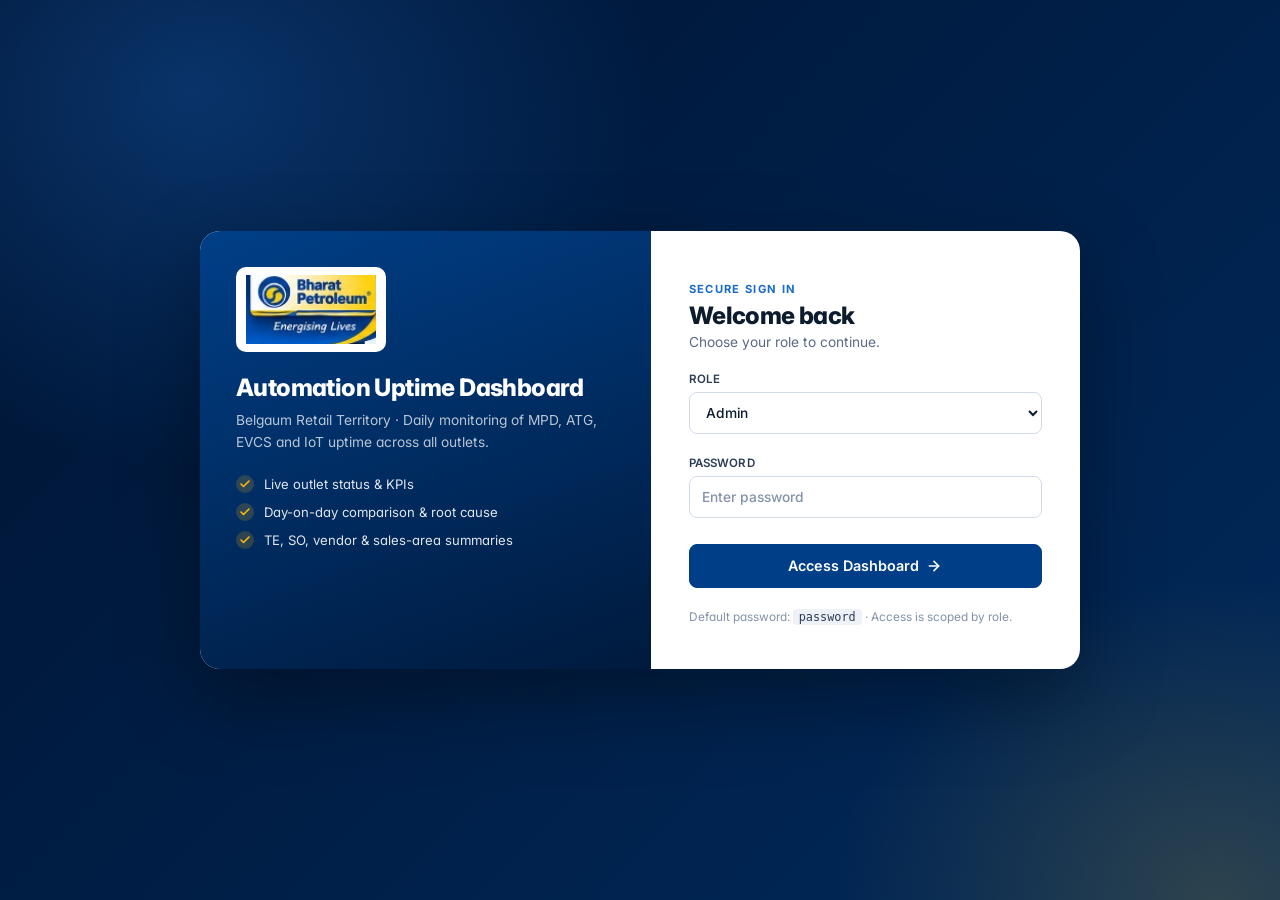
==== index.html @ eb2370b3 "Add universal multi-resolution responsiveness and auto PWA installation popup modal" ====
<!DOCTYPE html>
<html lang="en" data-theme="light">
<head>
  <meta charset="UTF-8">
  <meta name="viewport" content="width=device-width, initial-scale=1.0">
  <title>BPCL Belgaum | Automation Uptime Dashboard</title>
  
  <!-- Inter Font -->
  <link rel="preconnect" href="https://fonts.googleapis.com">
  <link rel="preconnect" href="https://fonts.gstatic.com" crossorigin>
  <link href="https://fonts.googleapis.com/css2?family=Inter:wght@300;400;500;600;700;800&display=swap" rel="stylesheet">
  
  <!-- Locally hosted JS Libraries for offline capability -->
  <script src="xlsx.full.min.js"></script>
  <script src="chart.umd.min.js"></script>
  <script src="ui-refresh.js"></script>
  
  <link rel="stylesheet" href="styles.css">
  <link rel="stylesheet" href="ui-refresh.css">
  
  <!-- PWA Manifest & Icons -->
  <link rel="manifest" href="manifest.json">
  <link rel="icon" type="image/png" sizes="192x192" href="icon-192.png">
  <link rel="apple-touch-icon" href="apple-touch-icon.png">
  <meta name="apple-mobile-web-app-capable" content="yes">
  <meta name="apple-mobile-web-app-status-bar-style" content="black-translucent">
  <meta name="apple-mobile-web-app-title" content="BPCL Uptime">
  <meta name="theme-color" content="#01204c">
  <script src="pwa-install.js" defer></script>
</head>
<body>

  <!-- Sidebar (Left) - Attached Style UI -->
    <!-- Sidebar (Left) - Exact Match to Attached Screenshot -->
  <aside class="sidebar bpcl-categorized-sidebar" id="app-sidebar" aria-label="Main navigation">
    <div class="sidebar-menu-scroll">
      
      <!-- Category 1: OVERVIEW -->
      <div class="sidebar-category-header">OVERVIEW</div>
      <div class="menu-item active" id="sidebar-overview-btn" data-tab="tab-overview" onclick="switchSidebarTab('tab-overview')">
        <svg viewBox="0 0 24 24" width="16" height="16" fill="none" stroke="currentColor" stroke-width="2"><path d="M3 9l9-7 9 7v11a2 2 0 0 1-2 2H5a2 2 0 0 1-2-2z"></path><polyline points="9 22 9 12 15 12 15 22"></polyline></svg>
        <span>Dashboard</span>
      </div>
      <div class="menu-item" id="sidebar-new-logic-btn" data-tab="tab-new-logic" onclick="switchSidebarTab('tab-new-logic')">
        <svg viewBox="0 0 24 24" width="16" height="16" fill="none" stroke="currentColor" stroke-width="2"><line x1="18" y1="20" x2="18" y2="10"></line><line x1="12" y1="20" x2="12" y2="4"></line><line x1="6" y1="20" x2="6" y2="14"></line></svg>
        <span>MIS Dashboard</span>
      </div>
      <div class="menu-item" id="sidebar-performance-trend-btn" data-tab="tab-performance-trend" onclick="switchSidebarTab('tab-performance-trend')">
        <svg viewBox="0 0 24 24" width="16" height="16" fill="none" stroke="currentColor" stroke-width="2"><polyline points="22 12 18 12 15 21 9 3 6 12 2 12"></polyline></svg>
        <span>Performance Trend</span>
      </div>

      <!-- Category 2: MONITORING -->
      <div class="sidebar-category-header">MONITORING</div>
      <div class="menu-item" id="sidebar-day-monitoring-btn" data-tab="tab-day-monitoring" onclick="switchSidebarTab('tab-day-monitoring')">
        <svg viewBox="0 0 24 24" width="16" height="16" fill="none" stroke="currentColor" stroke-width="2"><rect x="3" y="4" width="18" height="18" rx="2" ry="2"></rect><line x1="16" y1="2" x2="16" y2="6"></line><line x1="8" y1="2" x2="8" y2="6"></line><line x1="3" y1="10" x2="21" y2="10"></line></svg>
        <span>Day Monitoring</span>
      </div>
      <div class="menu-item" id="sidebar-monitoring-btn" data-tab="tab-monitoring" onclick="switchSidebarTab('tab-monitoring')">
        <svg viewBox="0 0 24 24" width="16" height="16" fill="none" stroke="currentColor" stroke-width="2"><rect x="2" y="3" width="20" height="14" rx="2" ry="2"></rect><line x1="8" y1="21" x2="16" y2="21"></line><line x1="12" y1="17" x2="12" y2="21"></line></svg>
        <span>Monitoring</span>
      </div>
      <div class="menu-item" id="sidebar-comparison-btn" data-tab="tab-comparison" onclick="switchSidebarTab('tab-comparison')">
        <svg viewBox="0 0 24 24" width="16" height="16" fill="none" stroke="currentColor" stroke-width="2"><line x1="19" y1="5" x2="5" y2="19"></line><circle cx="6.5" cy="6.5" r="2.5"></circle><circle cx="17.5" cy="17.5" r="2.5"></circle></svg>
        <span>Comparison</span>
      </div>
      <div class="menu-item" id="sidebar-outlets-status-btn" data-tab="tab-outlets-status" onclick="switchSidebarTab('tab-outlets-status')">
        <svg viewBox="0 0 24 24" width="16" height="16" fill="none" stroke="currentColor" stroke-width="2"><circle cx="12" cy="12" r="10"></circle><line x1="12" y1="8" x2="12" y2="12"></line><line x1="12" y1="16" x2="12.01" y2="16"></line></svg>
        <span>Outlets Status</span>
      </div>

      <!-- Category 3: SUMMARIES -->
      <div class="sidebar-category-header">SUMMARIES</div>
      <div class="menu-item" id="sidebar-sales-area-btn" data-tab="tab-sales-area" onclick="switchSidebarTab('tab-sales-area')">
        <svg viewBox="0 0 24 24" width="16" height="16" fill="none" stroke="currentColor" stroke-width="2"><rect x="3" y="3" width="7" height="7"></rect><rect x="14" y="3" width="7" height="7"></rect><rect x="14" y="14" width="7" height="7"></rect><rect x="3" y="14" width="7" height="7"></rect></svg>
        <span>Sales Areas</span>
      </div>
      <div class="menu-item" id="sidebar-vendor-summary-btn" data-tab="tab-vendor-summary" onclick="switchSidebarTab('tab-vendor-summary')">
        <svg viewBox="0 0 24 24" width="16" height="16" fill="none" stroke="currentColor" stroke-width="2"><rect x="1" y="3" width="15" height="13"></rect><polygon points="16 8 20 8 23 11 23 16 16 16 8"></polygon><circle cx="5.5" cy="18.5" r="2.5"></circle><circle cx="18.5" cy="18.5" r="2.5"></circle></svg>
        <span>Vendor Summary</span>
      </div>
      <div class="menu-item" id="sidebar-eo-summary-btn" data-tab="tab-eo-summary" onclick="switchSidebarTab('tab-eo-summary')">
        <svg viewBox="0 0 24 24" width="16" height="16" fill="none" stroke="currentColor" stroke-width="2"><path d="M20 21v-2a4 4 0 0 0-4-4H8a4 4 0 0 0-4 4v2"></path><circle cx="12" cy="7" r="4"></circle></svg>
        <span>TE Summary</span>
      </div>
      <div class="menu-item" id="sidebar-so-summary-btn" data-tab="tab-so-summary" onclick="switchSidebarTab('tab-so-summary')">
        <svg viewBox="0 0 24 24" width="16" height="16" fill="none" stroke="currentColor" stroke-width="2"><path d="M17 21v-2a4 4 0 0 0-4-4H5a4 4 0 0 0-4 4v2"></path><circle cx="9" cy="7" r="4"></circle><path d="M23 21v-2a4 4 0 0 0-3-3.87"></path><path d="M16 3.13a4 4 0 0 1 0 7.75"></path></svg>
        <span>SO Summary</span>
      </div>

      <!-- Category 4: DATA -->
      <div class="sidebar-category-header">DATA</div>
      <div class="menu-item" id="sidebar-ro-explorer-btn" data-tab="tab-ro-explorer" onclick="switchSidebarTab('tab-ro-explorer')">
        <svg viewBox="0 0 24 24" width="16" height="16" fill="none" stroke="currentColor" stroke-width="2"><path d="M14 2H6a2 2 0 0 0-2 2v16a2 2 0 0 0 2 2h12a2 2 0 0 0 2-2V8z"></path><polyline points="14 2 14 8 20 8"></polyline><line x1="16" y1="13" x2="8" y2="13"></line><line x1="16" y1="17" x2="8" y2="17"></line><polyline points="10 9 9 9 8 9"></polyline></svg>
        <span>RO Explorer</span>
      </div>
      <div class="menu-item" id="sidebar-mapping-btn" data-tab="tab-mapping" onclick="switchSidebarTab('tab-mapping')">
        <svg viewBox="0 0 24 24" width="16" height="16" fill="none" stroke="currentColor" stroke-width="2"><ellipse cx="12" cy="5" rx="9" ry="3"></ellipse><path d="M21 12c0 1.66-4 3-9 3s-9-1.34-9-3"></path><path d="M3 5v14c0 1.66 4 3 9 3s9-1.34 9-3V5"></path></svg>
        <span>Mappings Database</span>
      </div>

    </div>

    <!-- Bottom Action & Sync Section -->
    <div class="sidebar-bottom-actions">
      <button class="sidebar-action-btn sync-btn" id="btn-sync-sheet" title="Sync Google Sheet">
        <svg viewBox="0 0 24 24" width="13" height="13" fill="none" stroke="currentColor" stroke-width="2.5"><path d="M21.5 2v6h-6M21.34 15.57a10 10 0 1 1-.57-8.38l5.67-5.67"/></svg>
        <span>Sync Sheet</span>
      </button>
      <div class="file-input-wrapper">
        <button class="sidebar-action-btn upload-btn" id="btn-upload-trigger" onclick="document.getElementById('header-file-input').click()">
          <svg viewBox="0 0 24 24" width="13" height="13" fill="none" stroke="currentColor" stroke-width="2"><path d="M21 15v4a2 2 0 0 1-2 2H5a2 2 0 0 1-2-2v-4"></path><polyline points="7 10 12 15 17 10"></polyline><line x1="12" y1="15" x2="12" y2="3"></line></svg>
          <span>Upload Data</span>
        </button>
        <input type="file" id="header-file-input" accept=".xlsx, .xls, .csv" style="display: none;">
      </div>
      <button class="sidebar-action-btn install-btn" id="btn-sidebar-install" title="Install Web App" style="display: none;">
        <svg viewBox="0 0 24 24" width="13" height="13" fill="none" stroke="currentColor" stroke-width="2.2"><path d="M21 15v4a2 2 0 0 1-2 2H5a2 2 0 0 1-2-2v-4"/><polyline points="7 10 12 15 17 10"/><line x1="12" y1="15" x2="12" y2="3"/></svg>
        <span>Install App</span>
      </button>
      <div class="sidebar-user-row" id="user-profile-widget">
        <div class="sidebar-user-info">
          <span class="sidebar-user-role" id="user-profile-badge">ADMIN</span>
          <span class="sidebar-user-name" id="user-profile-name">Administrator</span>
        </div>
        <button id="btn-logout" class="sidebar-logout-btn" title="Logout">
          <svg viewBox="0 0 24 24" width="14" height="14" fill="none" stroke="currentColor" stroke-width="2"><path d="M9 21H5a2 2 0 0 1-2-2V5a2 2 0 0 1 2-2h4"></path><polyline points="16 17 21 12 16 7"></polyline><line x1="21" y1="12" x2="9" y2="12"></line></svg>
        </button>
      </div>
    </div>
  </aside>

  <!-- App Main Container -->
  <div class="app-container">

    <!-- Mobile Top Navigation Bar (Visible only on mobile/tablet) -->
    <header class="mobile-top-bar" id="mobile-top-bar">
      <button id="btn-menu-toggle" class="btn-mobile-menu" aria-label="Toggle navigation menu">
        <svg viewBox="0 0 24 24" width="22" height="22" fill="none" stroke="#ffffff" stroke-width="2.2" stroke-linecap="round"><line x1="3" y1="12" x2="21" y2="12"></line><line x1="3" y1="6" x2="21" y2="6"></line><line x1="3" y1="18" x2="21" y2="18"></line></svg>
      </button>
      <div class="mobile-bar-brand">
        <span class="mobile-brand-title">BPCL Belgaum</span>
        <span class="mobile-brand-sub">Automation Dashboard</span>
      </div>
      <div class="mobile-bar-actions">
        <button class="mobile-action-icon-btn mobile-install-btn" id="btn-mobile-install" title="Install App" style="display: none;">
          <svg viewBox="0 0 24 24" width="16" height="16" fill="none" stroke="#fbbf24" stroke-width="2.2"><path d="M21 15v4a2 2 0 0 1-2 2H5a2 2 0 0 1-2-2v-4"/><polyline points="7 10 12 15 17 10"/><line x1="12" y1="15" x2="12" y2="3"/></svg>
        </button>
        <button class="mobile-action-icon-btn mobile-sync-btn" onclick="document.getElementById('btn-sync-sheet')?.click()" title="Sync Google Sheet">
          <svg viewBox="0 0 24 24" width="16" height="16" fill="none" stroke="#10b981" stroke-width="2.5"><path d="M21.5 2v6h-6M21.34 15.57a10 10 0 1 1-.57-8.38l5.67-5.67"/></svg>
        </button>
        <button class="mobile-action-icon-btn" onclick="document.getElementById('header-file-input')?.click()" title="Upload Excel / CSV">
          <svg viewBox="0 0 24 24" width="16" height="16" fill="none" stroke="#ffffff" stroke-width="2.2"><path d="M21 15v4a2 2 0 0 1-2 2H5a2 2 0 0 1-2-2v-4"></path><polyline points="7 10 12 15 17 10"></polyline><line x1="12" y1="15" x2="12" y2="3"></line></svg>
        </button>
      </div>
    </header>

    <!-- Top Yellow Accent Strip -->
    <div class="top-yellow-accent-strip"></div>

    <main>
      
      <!-- Upload Dropzone (Visible when no file is loaded) -->
      <div id="upload-landing-view" class="upload-card-container" style="display: none;">
        <div class="upload-icon">
          <svg xmlns="http://www.w3.org/2000/svg" width="48" height="48" viewBox="0 0 24 24" fill="none" stroke="currentColor" stroke-width="1.5" stroke-linecap="round" stroke-linejoin="round"><path d="M21 15v4a2 2 0 0 1-2 2H5a2 2 0 0 1-2-2v-4"></path><polyline points="17 8 12 3 7 8"></polyline><line x1="12" y1="3" x2="12" y2="15"></line></svg>
        </div>
        <div class="upload-instructions">
          <h2>Upload Monitoring Data</h2>
          <p>Drag and drop your automation raw data Excel (.xlsx, .xls) or CSV export file here</p>
          <p style="margin-top: 0.5rem; font-size: 0.85rem; color: var(--text-secondary);">
            Note: If your sheet contains a "TE-SO Map" or "EO-SO Map" tab, mappings will auto-update.
          </p>
        </div>
        <div style="display: flex; gap: 1rem; align-items: center; justify-content: center; flex-wrap: wrap;">
          <div class="file-input-wrapper">
            <button class="browse-btn">Browse Files</button>
            <input type="file" id="main-file-input" accept=".xlsx, .xls, .csv">
          </div>
          <button class="browse-btn" id="btn-sync-sheet-landing" style="background-color: var(--accent-teal); color: white; display: inline-flex; align-items: center; gap: 0.5rem;">
            <svg xmlns="http://www.w3.org/2000/svg" width="14" height="14" viewBox="0 0 24 24" fill="none" stroke="currentColor" stroke-width="2.5" stroke-linecap="round" stroke-linejoin="round"><path d="M21.5 2v6h-6M21.34 15.57a10 10 0 1 1-.57-8.38l5.67-5.67"/></svg>
            Sync Google Sheet
          </button>
        </div>
        <div style="font-size: 0.72rem; color: var(--text-muted); cursor: pointer; text-decoration: underline; margin-top: 0.5rem;" id="link-setup-sheet-landing">Configure Google Sheet Link</div>
        <div class="sample-download" id="load-sample-btn" style="margin-top: 1rem;">Or load sample spreadsheet data</div>
      </div>

      <!-- Active Dashboard View -->
      <div id="dashboard-active-view" style="display: flex; flex-direction: column; gap: 1.25rem; width: 100%;">
        
        <!-- Tab Content Panels -->

        <!-- TAB 1: OVERVIEW -->
                <!-- TAB: OVERVIEW (Mockup Exact Match) -->
        <div class="tab-panel active" id="tab-overview">

          <!-- Automation Overview Section -->
          <div id="automation-overview-sec" style="width: 100%;">
            
            <!-- 8 KPI Cards Row (Single Row) -->
            <div class="kpi-row-8">
              <!-- Card 1: Total Outlets (Blue Border) -->
              <div class="kpi-card-v2 border-blue" onclick="openKpiDetailsModal('total')">
                <div class="kpi-v2-top">
                  <div class="kpi-v2-icon icon-blue">
                    <svg xmlns="http://www.w3.org/2000/svg" width="16" height="16" viewBox="0 0 24 24" fill="none" stroke="currentColor" stroke-width="2"><path d="M3 22h12"></path><path d="M4 9h10"></path><path d="M4 22V4a2 2 0 0 1 2-2h6a2 2 0 0 1 2 2v18"></path><path d="M14 13h2a2 2 0 0 1 2 2v2a2 2 0 0 0 2 2a2 2 0 0 0 2-2V9.83a2 2 0 0 0-.59-1.42L18 5"></path></svg>
                  </div>
                  <span class="kpi-v2-label">Total Outlets</span>
                </div>
                <div class="kpi-v2-value text-navy" id="kpi-total-ros">392</div>
              </div>

              <!-- Card 2: Fully Online (Green Border) -->
              <div class="kpi-card-v2 border-green" onclick="openKpiDetailsModal('fully')">
                <div class="kpi-v2-top">
                  <div class="kpi-v2-icon icon-green">
                    <svg xmlns="http://www.w3.org/2000/svg" width="16" height="16" viewBox="0 0 24 24" fill="none" stroke="currentColor" stroke-width="2.5"><path d="M22 11.08V12a10 10 0 1 1-5.93-9.14"></path><polyline points="22 4 12 14.01 9 11.01"></polyline></svg>
                  </div>
                  <span class="kpi-v2-label">Fully Online</span>
                </div>
                <div class="kpi-v2-value text-green" id="kpi-fully-online">381</div>
              </div>

              <!-- Card 3: Partially Online (Purple Border) -->
              <div class="kpi-card-v2 border-purple" onclick="openKpiDetailsModal('partially')">
                <div class="kpi-v2-top">
                  <div class="kpi-v2-icon icon-purple">
                    <svg xmlns="http://www.w3.org/2000/svg" width="16" height="16" viewBox="0 0 24 24" fill="none" stroke="currentColor" stroke-width="2"><path d="M5 12.55a11 11 0 0 1 14.08 0"></path><path d="M1.42 9a16 16 0 0 1 21.16 0"></path><path d="M8.53 16.11a6 6 0 0 1 6.95 0"></path><line x1="12" y1="20" x2="12.01" y2="20"></line></svg>
                  </div>
                  <span class="kpi-v2-label">Partially Online</span>
                </div>
                <div class="kpi-v2-value text-purple" id="kpi-partially-online">8</div>
              </div>

              <!-- Card 4: Offline Outlets (Red Border) -->
              <div class="kpi-card-v2 border-red" onclick="openKpiDetailsModal('offline')">
                <div class="kpi-v2-top">
                  <div class="kpi-v2-icon icon-red">
                    <svg xmlns="http://www.w3.org/2000/svg" width="16" height="16" viewBox="0 0 24 24" fill="none" stroke="currentColor" stroke-width="2.2"><path d="M18.36 6.64a9 9 0 1 1-12.73 0"></path><line x1="12" y1="2" x2="12" y2="12"></line></svg>
                  </div>
                  <span class="kpi-v2-label">Offline Outlets</span>
                </div>
                <div class="kpi-v2-value text-red" id="kpi-offline">3</div>
              </div>

              <!-- Card 5: MPD Uptime (Sky Blue Border) -->
              <div class="kpi-card-v2 border-sky" onclick="openKpiDetailsModal('mpd')">
                <div class="kpi-v2-top">
                  <div class="kpi-v2-icon icon-sky">
                    <svg xmlns="http://www.w3.org/2000/svg" width="16" height="16" viewBox="0 0 24 24" fill="none" stroke="currentColor" stroke-width="2"><rect x="2" y="3" width="20" height="14" rx="2" ry="2"></rect><line x1="8" y1="21" x2="16" y2="21"></line><line x1="12" y1="17" x2="12" y2="21"></line></svg>
                  </div>
                  <span class="kpi-v2-label">MPD Uptime</span>
                </div>
                <div class="kpi-v2-value text-sky" id="kpi-mpd-uptime">98.69%</div>
              </div>

              <!-- Card 6: Tank Uptime (Teal Border) -->
              <div class="kpi-card-v2 border-teal" onclick="openKpiDetailsModal('tank')">
                <div class="kpi-v2-top">
                  <div class="kpi-v2-icon icon-teal">
                    <svg xmlns="http://www.w3.org/2000/svg" width="16" height="16" viewBox="0 0 24 24" fill="none" stroke="currentColor" stroke-width="2"><ellipse cx="12" cy="5" rx="9" ry="3"></ellipse><path d="M21 12c0 1.66-4 3-9 3s-9-1.34-9-3"></path><path d="M3 5v14c0 1.66 4 3 9 3s9-1.34 9-3V5"></path></svg>
                  </div>
                  <span class="kpi-v2-label">Tank Uptime</span>
                </div>
                <div class="kpi-v2-value text-teal" id="kpi-tank-uptime">98.92%</div>
              </div>

              <!-- Card 7: Territory Uptime (Deep Navy Border) -->
              <div class="kpi-card-v2 border-navy" onclick="openKpiDetailsModal('territory')">
                <div class="kpi-v2-top">
                  <div class="kpi-v2-icon icon-navy">
                    <svg xmlns="http://www.w3.org/2000/svg" width="16" height="16" viewBox="0 0 24 24" fill="none" stroke="currentColor" stroke-width="2"><path d="M17 21v-2a4 4 0 0 0-4-4H5a4 4 0 0 0-4 4v2"></path><circle cx="9" cy="7" r="4"></circle><path d="M23 21v-2a4 4 0 0 0-3-3.87"></path><path d="M16 3.13a4 4 0 0 1 0 7.75"></path></svg>
                  </div>
                  <span class="kpi-v2-label">Territory Uptime</span>
                </div>
                <div class="kpi-v2-value text-navy" id="kpi-territory-uptime">98.81%</div>
              </div>

              <!-- Card 8: Auto RSP % (Blue Border) -->
              <div class="kpi-card-v2 border-blue" onclick="openKpiDetailsModal('autorsp')">
                <div class="kpi-v2-top">
                  <div class="kpi-v2-icon icon-blue">
                    <svg xmlns="http://www.w3.org/2000/svg" width="16" height="16" viewBox="0 0 24 24" fill="none" stroke="currentColor" stroke-width="2"><circle cx="12" cy="12" r="3"></circle><path d="M19.4 15a1.65 1.65 0 0 0 .33 1.82l.06.06a2 2 0 0 1 0 2.83 2 2 0 0 1-2.83 0l-.06-.06a1.65 1.65 0 0 0-1.82-.33 1.65 1.65 0 0 0-1 1.51V21a2 2 0 0 1-2 2 2 2 0 0 1-2-2v-.09A1.65 1.65 0 0 0 9 19.4a1.65 1.65 0 0 0-1.82.33l-.06.06a2 2 0 0 1-2.83 0 2 2 0 0 1 0-2.83l.06-.06a1.65 1.65 0 0 0 .33-1.82 1.65 1.65 0 0 0-1.51-1H3a2 2 0 0 1-2-2 2 2 0 0 1 2-2h.09A1.65 1.65 0 0 0 4.6 9a1.65 1.65 0 0 0-.33-1.82l-.06-.06a2 2 0 0 1 0-2.83 2 2 0 0 1 2.83 0l.06.06a1.65 1.65 0 0 0 1.82.33H9a1.65 1.65 0 0 0 1-1.51V3a2 2 0 0 1 2-2 2 2 0 0 1 2 2v.09a1.65 1.65 0 0 0 1 1.51 1.65 1.65 0 0 0 1.82-.33l.06-.06a2 2 0 0 1 2.83 0 2 2 0 0 1 0 2.83l-.06.06a1.65 1.65 0 0 0-.33 1.82V9a1.65 1.65 0 0 0 1.51 1H21a2 2 0 0 1 2 2 2 2 0 0 1-2 2h-.09a1.65 1.65 0 0 0-1.51 1z"></path></svg>
                  </div>
                  <span class="kpi-v2-label">Auto RSP %</span>
                </div>
                <div class="kpi-v2-value text-blue" id="kpi-auto-rsp">98.98%</div>
              </div>
            </div>

            <!-- Main Layout: 2x2 Grid (Left) + 4 Stacked Cards (Right) -->
            <div class="overview-body-container">

              <!-- Left Section: 2x2 Grid of 4 Cards -->
              <div class="overview-main-grid">

                <!-- 1. Top-Left: Sales Area Performance -->
                <div class="panel-card">
                  <div class="panel-card-header">
                    <div class="panel-card-header-left">
                      <div class="panel-icon-wrap icon-blue">
                        <svg xmlns="http://www.w3.org/2000/svg" width="16" height="16" viewBox="0 0 24 24" fill="none" stroke="currentColor" stroke-width="2.5"><line x1="18" y1="20" x2="18" y2="10"></line><line x1="12" y1="20" x2="12" y2="4"></line><line x1="6" y1="20" x2="6" y2="14"></line></svg>
                      </div>
                      <div>
                        <div class="panel-card-title">Sales Area Performance</div>
                        <div class="panel-card-subtitle">UPTIME TREND</div>
                      </div>
                    </div>
                  </div>
                  <div class="chart-canvas-container" style="height: 195px;">
                    <canvas id="sales-area-bar-chart"></canvas>
                  </div>
                </div>

                <!-- 2. Top-Right: Equipment Performance Summary -->
                <div class="panel-card">
                  <div class="panel-card-header">
                    <div class="panel-card-header-left">
                      <div class="panel-icon-wrap icon-blue">
                        <svg xmlns="http://www.w3.org/2000/svg" width="16" height="16" viewBox="0 0 24 24" fill="none" stroke="currentColor" stroke-width="2"><circle cx="12" cy="12" r="3"></circle><path d="M19.4 15a1.65 1.65 0 0 0 .33 1.82l.06.06a2 2 0 0 1 0 2.83 2 2 0 0 1-2.83 0l-.06-.06a1.65 1.65 0 0 0-1.82-.33 1.65 1.65 0 0 0-1 1.51V21a2 2 0 0 1-2 2 2 2 0 0 1-2-2v-.09A1.65 1.65 0 0 0 9 19.4a1.65 1.65 0 0 0-1.82.33l-.06.06a2 2 0 0 1-2.83 0 2 2 0 0 1 0-2.83l.06-.06a1.65 1.65 0 0 0 .33-1.82 1.65 1.65 0 0 0-1.51-1H3a2 2 0 0 1-2-2 2 2 0 0 1 2-2h.09A1.65 1.65 0 0 0 4.6 9a1.65 1.65 0 0 0-.33-1.82l-.06-.06a2 2 0 0 1 0-2.83 2 2 0 0 1 2.83 0l.06.06a1.65 1.65 0 0 0 1.82.33H9a1.65 1.65 0 0 0 1-1.51V3a2 2 0 0 1 2-2 2 2 0 0 1 2 2v.09a1.65 1.65 0 0 0 1 1.51 1.65 1.65 0 0 0 1.82-.33l.06-.06a2 2 0 0 1 2.83 0 2 2 0 0 1 0 2.83l-.06.06a1.65 1.65 0 0 0-.33 1.82V9a1.65 1.65 0 0 0 1.51 1H21a2 2 0 0 1 2 2 2 2 0 0 1-2 2h-.09a1.65 1.65 0 0 0-1.51 1z"></path></svg>
                      </div>
                      <div>
                        <div class="panel-card-title">Equipment Performance Summary</div>
                        <div class="panel-card-subtitle">MPD VS TANK UPTIME</div>
                      </div>
                    </div>
                  </div>
                  <div class="chart-canvas-container" style="height: 195px;">
                    <canvas id="equipment-comp-chart"></canvas>
                  </div>
                </div>

                <!-- 3. Bottom-Left: Territory Engineer (TE) -->
                <div class="panel-card">
                  <div class="panel-card-header">
                    <div class="panel-card-header-left">
                      <div class="panel-icon-wrap icon-blue">
                        <svg xmlns="http://www.w3.org/2000/svg" width="16" height="16" viewBox="0 0 24 24" fill="none" stroke="currentColor" stroke-width="2.5"><path d="M20 21v-2a4 4 0 0 0-4-4H8a4 4 0 0 0-4 4v2"></path><circle cx="12" cy="7" r="4"></circle></svg>
                      </div>
                      <div>
                        <div class="panel-card-title">Territory Engineer (TE)</div>
                        <div class="panel-card-subtitle">UPTIME PERFORMANCE</div>
                      </div>
                    </div>
                  </div>
                  <div class="chart-canvas-container" style="height: 195px;">
                    <canvas id="eo-horizontal-chart"></canvas>
                  </div>
                </div>

                <!-- 4. Bottom-Right: RO Uptime Status Distribution -->
                <div class="panel-card">
                  <div class="panel-card-header">
                    <div class="panel-card-header-left">
                      <div class="panel-icon-wrap icon-blue">
                        <svg xmlns="http://www.w3.org/2000/svg" width="16" height="16" viewBox="0 0 24 24" fill="none" stroke="currentColor" stroke-width="2.2"><path d="M21.21 15.89A10 10 0 1 1 8 2.83"></path><path d="M22 12A10 10 0 0 0 12 2v10z"></path></svg>
                      </div>
                      <div>
                        <div class="panel-card-title">RO Uptime Status Distribution</div>
                        <div class="panel-card-subtitle">OUTLETS STATUS BREAKDOWN</div>
                      </div>
                    </div>
                  </div>
                  <div class="donut-chart-flex">
                    <div class="donut-chart-wrapper">
                      <canvas id="status-doughnut-chart"></canvas>
                    </div>
                    <div class="donut-legend-list">
                      <div class="donut-legend-row" onclick="toggleDashboardFilter('status', 'Fully Online')">
                        <span class="donut-dot dot-online"></span>
                        <span class="donut-name">Online</span>
                        <span class="donut-val" id="donut-val-online">381 (97.19%)</span>
                      </div>
                      <div class="donut-legend-row" onclick="toggleDashboardFilter('status', 'Partially Online')">
                        <span class="donut-dot dot-partial"></span>
                        <span class="donut-name">Partial</span>
                        <span class="donut-val" id="donut-val-partial">8 (2.04%)</span>
                      </div>
                      <div class="donut-legend-row" onclick="toggleDashboardFilter('status', 'Offline')">
                        <span class="donut-dot dot-offline"></span>
                        <span class="donut-name">Offline</span>
                        <span class="donut-val" id="donut-val-offline">3 (0.77%)</span>
                      </div>
                    </div>
                  </div>
                </div>

              </div>

              <!-- Right Section: 4 Stacked Cards -->
              <div class="overview-right-col">
                
                <!-- Filter Card 1: SALES AREAS -->
                <div class="filter-card">
                  <div class="filter-card-header">
                    <svg class="filter-card-icon" viewBox="0 0 24 24" fill="none" stroke="#003f87" stroke-width="2.5"><path d="M12 2C8.13 2 5 5.13 5 9c0 5.25 7 13 7 13s7-7.75 7-13c0-3.87-3.13-7-7-7z"/><circle cx="12" cy="9" r="2.5"/></svg>
                    <span class="filter-card-title">SALES AREAS</span>
                  </div>
                  <div class="filter-items-container" id="dash-filter-areas">
                    <!-- Dynamic pills: Bagalkot, Desur 2, Desur, Dharwad, Haveri -->
                  </div>
                </div>

                <!-- Filter Card 2: TERRITORY ENGINEERS (TE) -->
                <div class="filter-card">
                  <div class="filter-card-header">
                    <svg class="filter-card-icon" viewBox="0 0 24 24" fill="none" stroke="#003f87" stroke-width="2.5"><path d="M17 21v-2a4 4 0 0 0-4-4H5a4 4 0 0 0-4 4v2"/><circle cx="9" cy="7" r="4"/><path d="M23 21v-2a4 4 0 0 0-3-3.87"/><path d="M16 3.13a4 4 0 0 1 0 7.75"/></svg>
                    <span class="filter-card-title">TERRITORY ENGINEERS (TE)</span>
                  </div>
                  <div class="filter-items-container" id="dash-filter-eos">
                    <!-- Dynamic pills: Bhupesh, Sourabh, Vasa -->
                  </div>
                </div>

                <!-- Filter Card 3: VENDORS -->
                <div class="filter-card">
                  <div class="filter-card-header">
                    <svg class="filter-card-icon" viewBox="0 0 24 24" fill="none" stroke="#003f87" stroke-width="2.5"><rect x="1" y="3" width="15" height="13"></rect><polygon points="16 8 20 8 23 11 23 16 16 16 16 8"></polygon><circle cx="5.5" cy="18.5" r="2.5"></circle><circle cx="18.5" cy="18.5" r="2.5"></circle></svg>
                    <span class="filter-card-title">VENDORS</span>
                  </div>
                  <div class="filter-items-container" id="dash-filter-vendors">
                    <!-- Dynamic pills: BCT, GEMS, ORPAK, PINELABS, RELCON -->
                  </div>
                </div>

                <!-- Summary Card 4: UPTIME STATUS -->
                <div class="filter-card">
                  <div class="filter-card-header">
                    <svg class="filter-card-icon" viewBox="0 0 24 24" fill="none" stroke="#003f87" stroke-width="2.5"><line x1="18" y1="20" x2="18" y2="10"></line><line x1="12" y1="20" x2="12" y2="4"></line><line x1="6" y1="20" x2="6" y2="14"></line></svg>
                    <span class="filter-card-title">UPTIME STATUS</span>
                  </div>
                  <div class="status-summary-list">
                    <div class="status-summary-row" onclick="toggleDashboardFilter('status', 'Fully Online')">
                      <span class="donut-dot dot-online"></span>
                      <span class="status-summary-label">Online</span>
                      <span class="status-summary-val" id="status-cnt-online">381 (97.19%)</span>
                    </div>
                    <div class="status-summary-row" onclick="toggleDashboardFilter('status', 'Partially Online')">
                      <span class="donut-dot dot-partial"></span>
                      <span class="status-summary-label">Partial</span>
                      <span class="status-summary-val" id="status-cnt-partial">8 (2.04%)</span>
                    </div>
                    <div class="status-summary-row" onclick="toggleDashboardFilter('status', 'Offline')">
                      <span class="donut-dot dot-offline"></span>
                      <span class="status-summary-label">Offline</span>
                      <span class="status-summary-val" id="status-cnt-offline">3 (0.77%)</span>
                    </div>
                  </div>
                  <button class="filter-reset-link" id="filter-reset-global-btn" onclick="resetGlobalDashboardFilters()" style="display: none;">
                    Reset Filters ✕
                  </button>
                </div>

              </div>

            </div>

          </div>

          <!-- EVCS Overview Section (Preserved) -->
          <div id="evcs-overview-sec" style="display: none; width: 100%;">
            <div class="kpi-row" style="grid-template-columns: repeat(5, minmax(0, 1fr));">
              <div class="kpi-card card-orange" style="border-left: 4px solid #f68b1e;">
                <div class="kpi-label">TOTAL CHARGERS</div>
                <div class="kpi-value" id="evcs-kpi-total" onclick="openEvcsDetailsModal('total')">-</div>
                <div class="kpi-subtext" id="evcs-kpi-total-sub">Source: charger_status.xlsx</div>
              </div>
              <div class="kpi-card card-green" style="border-left: 4px solid #10b981;">
                <div class="kpi-label">ONLINE CHARGERS</div>
                <div class="kpi-value" id="evcs-kpi-online" onclick="openEvcsDetailsModal('online')">-</div>
                <div class="kpi-subtext" id="evcs-kpi-online-sub">-</div>
              </div>
              <div class="kpi-card card-red" style="border-left: 4px solid #ef4444;">
                <div class="kpi-label">OFFLINE CHARGERS</div>
                <div class="kpi-value" id="evcs-kpi-offline" onclick="openEvcsDetailsModal('offline')">-</div>
                <div class="kpi-subtext" id="evcs-kpi-offline-sub">-</div>
              </div>
              <div class="kpi-card card-blue" style="border-left: 4px solid #3b82f6;">
                <div class="kpi-label">FAME CHARGERS</div>
                <div class="kpi-value" id="evcs-kpi-fame" onclick="openEvcsDetailsModal('fame')">-</div>
                <div class="kpi-subtext" id="evcs-kpi-fame-sub">-</div>
              </div>
              <div class="kpi-card card-purple" style="border-left: 4px solid #8b5cf6;">
                <div class="kpi-label">NON FAME CHARGERS</div>
                <div class="kpi-value" id="evcs-kpi-nonfame" onclick="openEvcsDetailsModal('nonfame')">-</div>
                <div class="kpi-subtext" id="evcs-kpi-nonfame-sub">-</div>
              </div>
            </div>

            <div class="dashboard-grid-layout" style="grid-template-columns: 1fr 1.3fr 1.3fr; gap: 1.5rem; margin-top: 1.5rem;">
              <div class="panel-card">
                <div class="panel-card-header" style="border-left: 4px solid #f68b1e; padding-left: 0.75rem;">
                  <span class="panel-card-title" style="font-weight: 700; color: #1a202c; font-size: 1.1rem;">Overall Online Ratio</span>
                </div>
                <div class="chart-canvas-container" style="height: 300px; margin-top: 1rem; display: flex; align-items: center; justify-content: center;">
                  <canvas id="evcs-ratio-chart"></canvas>
                </div>
              </div>
              <div class="panel-card">
                <div class="panel-card-header" style="border-left: 4px solid #f68b1e; padding-left: 0.75rem;">
                  <span class="panel-card-title" style="font-weight: 700; color: #1a202c; font-size: 1.1rem;">Territory TE</span>
                </div>
                <div class="chart-canvas-container" style="height: 300px; margin-top: 1rem;">
                  <canvas id="evcs-eo-chart"></canvas>
                </div>
              </div>
              <div class="panel-card">
                <div class="panel-card-header" style="border-left: 4px solid #f68b1e; padding-left: 0.75rem;">
                  <span class="panel-card-title" style="font-weight: 700; color: #1a202c; font-size: 1.1rem;">Sales Officers</span>
                </div>
                <div class="chart-canvas-container" style="height: 300px; margin-top: 1rem;">
                  <canvas id="evcs-so-chart"></canvas>
                </div>
              </div>
            </div>
          </div>
          
        </div>

        <!-- TAB: DAY MONITORING -->
        <div class="tab-panel" id="tab-day-monitoring">
          <div class="table-card">
            <div class="table-card-header">
              <h3>Day Monitoring (Offline & Partially Online Sites)</h3>
              <div class="search-filter-controls">
                <input type="text" class="search-input" id="day-search-input" placeholder="Search by ROID, name, TE, SO...">
                <button class="btn-primary" id="export-day-monitoring-btn">
                  <svg xmlns="http://www.w3.org/2000/svg" width="14" height="14" viewBox="0 0 24 24" fill="none" stroke="currentColor" stroke-width="2"><path d="M21 15v4a2 2 0 0 1-2 2H5a2 2 0 0 1-2-2v-4"></path><polyline points="7 10 12 15 17 10"></polyline><line x1="12" y1="15" x2="12" y2="3"></line></svg>
                  Export Day Monitoring
                </button>
                <button class="btn-primary" id="save-day-monitoring-drive-btn" title="Save today's Day Monitoring data to the shared Google Drive archive">
                  <span style="font-size:14px;">☁</span> Save Daily Data to Drive
                </button>
              </div>
            </div>
            <div id="day-monitoring-cloud-status" style="font-size:0.78rem; margin:0 1rem 0.5rem; opacity:0.75;">Shared Day Monitoring: cloud sync enabled (with offline fallback).</div>
            <div class="table-responsive-container">
              <table class="data-table" id="day-monitoring-table">
                <thead>
                  <tr>
                    <th>ROID</th>
                    <th>Retail Outlet</th>
                    <th>
                      Sales Area
                      <select id="day-filter-area" class="header-filter-select">
                        <option value="">All</option>
                      </select>
                    </th>
                    <th>
                      Vendor
                      <select id="day-filter-vendor" class="header-filter-select">
                        <option value="">All</option>
                      </select>
                    </th>
                    <th>Uptime %</th>
                    <th>
                      Status
                      <select id="day-filter-status" class="header-filter-select">
                        <option value="">All</option>
                        <option value="Offline">Offline</option>
                        <option value="Partially Online">Partially Online</option>
                      </select>
                    </th>
                    <th>
                      IOT/WFCC
                      <select id="day-filter-tech" class="header-filter-select">
                        <option value="">All</option>
                        <option value="IOT">IOT</option>
                        <option value="WFCC">WFCC</option>
                      </select>
                    </th>
                    <th>
                      Responsibility
                      <select id="day-filter-resp" class="header-filter-select">
                        <option value="">All</option>
                        <option value="DEALER">DEALER</option>
                        <option value="BPCL">BPCL</option>
                        <option value="RA VENDOR">RA VENDOR</option>
                        <option value="VENDOR">VENDOR</option>
                      </select>
                    </th>
                    <th>Complaint Remarks</th>
                    <th>Target Date</th>
                    <th>Offline MPD(s)</th>
                    <th>Offline Tank(s)</th>
                  </tr>
                </thead>
                <tbody id="day-monitoring-tbody">
                  <!-- Inserted Dynamically -->
                </tbody>
              </table>
            </div>
          </div>
        </div>

        <!-- TAB: MONITORING (STATUS COMPARISON) -->
        <div class="tab-panel" id="tab-monitoring">
          <div class="table-card">
            <div class="table-card-header" style="flex-direction: column; align-items: flex-start; gap: 1rem;">
              <div style="display: flex; justify-content: space-between; width: 100%; align-items: center;">
                <h3>Monitoring (Status Comparison)</h3>
                <button class="btn-primary" id="export-monitoring-btn">
                  <svg xmlns="http://www.w3.org/2000/svg" width="14" height="14" viewBox="0 0 24 24" fill="none" stroke="currentColor" stroke-width="2"><path d="M21 15v4a2 2 0 0 1-2 2H5a2 2 0 0 1-2-2v-4"></path><polyline points="7 10 12 15 17 10"></polyline><line x1="12" y1="15" x2="12" y2="3"></line></svg>
                  Export Comparison
                </button>
              </div>
              
              <!-- Baseline Selector Controls -->
              <div style="display: flex; flex-wrap: wrap; gap: 0.5rem 1.5rem; align-items: center; background: var(--bg-primary); padding: 0.75rem 1rem; border-radius: 12px; width: 100%; box-shadow: var(--shadow-inset-sm); box-sizing: border-box;">
                <div style="display: flex; flex-direction: column; gap: 0.25rem; min-width: 0; max-width: 100%;">
                  <label for="mon-baseline-select" style="font-size: 0.7rem; font-weight: 700; color: var(--text-muted); text-transform: uppercase;">Compare Against (Baseline)</label>
                  <select id="mon-baseline-select" class="form-control" style="font-size: 0.8rem; font-weight: 600; padding: 4px 8px; width: 320px; max-width: 100%; cursor: pointer;"></select>
                </div>
                <div id="mon-baseline-info" style="font-size: 0.8rem; font-weight: 700; color: var(--text-secondary); margin-top: 1rem; min-width: 0; overflow-wrap: anywhere;">
                  Loading baseline info...
                </div>
              </div>


              <!-- WhatsApp dealer alerts -->
              <div class="wa-panel" id="wa-alert-panel">
                <div class="wa-panel-head">
                  <div class="wa-title">
                    <svg xmlns="http://www.w3.org/2000/svg" width="16" height="16" viewBox="0 0 24 24" fill="none" stroke="currentColor" stroke-width="2" aria-hidden="true"><path d="M21 11.5a8.38 8.38 0 0 1-.9 3.8 8.5 8.5 0 0 1-7.6 4.7 8.38 8.38 0 0 1-3.8-.9L3 21l1.9-5.7a8.38 8.38 0 0 1-.9-3.8 8.5 8.5 0 0 1 4.7-7.6 8.38 8.38 0 0 1 3.8-.9h.5a8.48 8.48 0 0 1 8 8v.5z"></path></svg>
                    WhatsApp dealer alerts
                    <span id="wa-status-chip" class="wa-chip wa-chip-idle">Checking backend…</span>
                  </div>
                  <div class="wa-actions">
                    <button type="button" class="btn-secondary wa-btn" id="wa-template-btn">Contacts template</button>
                    <button type="button" class="btn-secondary wa-btn" id="wa-upload-btn">Upload dealer numbers</button>
                    <input type="file" id="wa-upload-input" accept=".xlsx,.xls,.csv" hidden>
                    <button type="button" class="btn-primary wa-btn" id="wa-send-now-btn" disabled>Send pending now</button>
                  </div>
                </div>
                <div class="wa-panel-body">
                  <div class="wa-stats">
                    <div class="wa-stat"><span id="wa-stat-drops">0</span><label>Drops today</label></div>
                    <div class="wa-stat wa-stat-ok"><span id="wa-stat-sent">0</span><label>Alerts sent</label></div>
                    <div class="wa-stat wa-stat-warn"><span id="wa-stat-pending">0</span><label>Pending</label></div>
                    <div class="wa-stat wa-stat-mute"><span id="wa-stat-nonum">0</span><label>No number</label></div>
                  </div>
                  <div class="wa-auto">
                    <label class="wa-switch"><input type="checkbox" id="wa-auto-toggle"><span class="wa-slider" aria-hidden="true"></span><span class="wa-switch-label">Auto-send alerts for new drops</span></label>
                    <div id="wa-auto-note" class="wa-note"></div>
                    <div id="wa-baseline" class="wa-note"></div>
                  </div>
                  <div class="wa-rules" aria-label="Alert rules">
                    <div><b>Offline</b> → check internet connection, FCC ON, HOS status green</div>
                    <div><b>MPD offline</b> → Turn ON all MPDs</div>
                    <div><b>ATG offline</b> → restart the ATG console</div>
                    <div><b>Every alert</b> → raise a complaint if a technical fault persists</div>
                  </div>
                </div>
                <div class="wa-log-bar">
                  <button type="button" class="comp-link-btn" id="wa-log-toggle" aria-expanded="false" aria-controls="wa-log-wrap">Show today's log</button>
                  <button type="button" class="comp-link-btn" id="wa-refresh-btn">Refresh</button>
                </div>
                <div class="wa-log-wrap" id="wa-log-wrap">
                  <table class="wa-log-table"><thead><tr><th>Time</th><th>Retail outlet</th><th>Alert</th><th>Result</th><th>Via</th></tr></thead><tbody id="wa-log-body"></tbody></table>
                </div>
              </div>
              <!-- Filter Controls -->
              <div class="filter-row" style="display: flex; gap: 0.75rem; width: 100%; flex-wrap: wrap; margin-top: 0.5rem; align-items: center;">
                <button class="filter-pill active" id="mon-filter-all">All Sites</button>
                <button class="filter-pill" id="mon-filter-drops">Status Drops Only (Recommended)</button>
                <button class="filter-pill" id="mon-filter-upgrades">Status Improvements</button>
                <button class="filter-pill" id="mon-filter-changes">All Changes</button>
                
                <input type="text" class="search-input" id="mon-search-input" placeholder="Search by ROID, name, sales area, vendor..." style="margin-left: auto; max-width: 250px; font-size: 0.8rem; height: 32px;">
              </div>
            </div>
            
            <div class="table-responsive-container">
              <table class="data-table" id="monitoring-comparison-table">
                <thead>
                  <tr>
                    <th>ROID</th>
                    <th>Retail Outlet</th>
                    <th>
                      Sales Area
                      <select id="mon-filter-area-select" class="header-filter-select">
                        <option value="">All</option>
                      </select>
                    </th>
                    <th>
                      Vendor
                      <select id="mon-filter-vendor-select" class="header-filter-select">
                        <option value="">All</option>
                      </select>
                    </th>
                    <th>
                      MST
                      <select id="mon-filter-mst-select" class="header-filter-select">
                        <option value="">All</option>
                      </select>
                    </th>
                    <th>
                      Yesterday Status
                      <select id="mon-filter-base-status" class="header-filter-select">
                        <option value="">All</option>
                        <option value="Fully Online">Fully Online</option>
                        <option value="Partially Online">Partially Online</option>
                        <option value="Offline">Offline</option>
                      </select>
                    </th>
                    <th>
                      Current Status
                      <select id="mon-filter-curr-status" class="header-filter-select">
                        <option value="">All</option>
                        <option value="Fully Online">Fully Online</option>
                        <option value="Partially Online">Partially Online</option>
                        <option value="Offline">Offline</option>
                      </select>
                    </th>
                    <th style="text-align: center;">
                      Change Status
                      <select id="mon-filter-change-status" class="header-filter-select">
                        <option value="">All</option>
                        <option value="Drop">Drop</option>
                        <option value="Improvement">Improvement</option>
                        <option value="Unchanged">Unchanged</option>
                      </select>
                    </th>
                    <th style="text-align: center;">Offline MPDs</th>
                    <th style="text-align: center;">Offline Tanks</th>
                    <th style="text-align: center;">Dealer Alert</th>
                  </tr>
                </thead>
                <tbody id="monitoring-comparison-tbody">
                  <tr><td colspan="11" style="text-align: center; padding: 2rem;">No data loaded. Please upload monitoring spreadsheet.</td></tr>
                </tbody>
              </table>
            </div>
          </div>
        </div>

        <!-- TAB: 3-DAY EOD COMPARISON & ROOT-CAUSE ENGINE (v4) -->
        <div class="tab-panel" id="tab-comparison">
          <div class="table-card comp-root">
            <div class="table-card-header comp-header">
              <div class="comp-title-row">
                <div>
                  <h3 class="comp-title">
                    <span>3-Day Comparison &amp; Root-Cause Engine</span>
                    <span id="comp-period-badge" class="comp-period-badge">Loading…</span>
                  </h3>
                  <div class="comp-subtitle">Compares real end-of-day status across 3 dates to separate equipment faults from dealer-side downtime.</div>
                </div>
                <div class="comp-actions">
                  <button type="button" class="btn-secondary" id="comp-import-btn" title="Add a past day's MIS file to history">
                    <svg xmlns="http://www.w3.org/2000/svg" width="14" height="14" viewBox="0 0 24 24" fill="none" stroke="currentColor" stroke-width="2"><path d="M21 15v4a2 2 0 0 1-2 2H5a2 2 0 0 1-2-2v-4"></path><polyline points="17 8 12 3 7 8"></polyline><line x1="12" y1="3" x2="12" y2="15"></line></svg>
                    Import past day
                  </button>
                  <button type="button" class="btn-secondary" id="comp-snapshot-btn" title="Save the currently loaded data as today's EOD snapshot">
                    <svg xmlns="http://www.w3.org/2000/svg" width="14" height="14" viewBox="0 0 24 24" fill="none" stroke="currentColor" stroke-width="2"><circle cx="12" cy="12" r="10"></circle><polyline points="12 6 12 12 16 14"></polyline></svg>
                    Capture EOD now
                  </button>
                  <button type="button" class="btn-primary" id="comp-export-btn">
                    <svg xmlns="http://www.w3.org/2000/svg" width="14" height="14" viewBox="0 0 24 24" fill="none" stroke="currentColor" stroke-width="2"><path d="M21 15v4a2 2 0 0 1-2 2H5a2 2 0 0 1-2-2v-4"></path><polyline points="7 10 12 15 17 10"></polyline><line x1="12" y1="15" x2="12" y2="3"></line></svg>
                    Export Excel
                  </button>
                </div>
              </div>

              <!-- Data coverage strip: last 14 days -->
              <div class="comp-panel comp-coverage-panel">
                <div class="comp-panel-head">
                  <span class="comp-panel-title">Data coverage · last 14 days</span>
                  <span class="comp-legend">
                    <i class="lg cov-capture"></i>EOD capture
                    <i class="lg cov-sync"></i>Evening sync
                    <i class="lg cov-early"></i>Daytime sync only
                    <i class="lg cov-live"></i>Live
                    <i class="lg cov-missing"></i>No data
                  </span>
                  <button type="button" class="comp-link-btn" id="comp-reload-btn" title="Re-read history from this browser's database">Reload history</button>
                </div>
                <div id="comp-coverage" class="comp-coverage" aria-label="Days with data. Click a day to make it Day 3."></div>
                <div class="comp-hint">Click a day to compare it with the two days before it. Every Google Sheet sync and upload is stored, and the one closest to 10:00 PM is used as that day's EOD.</div>
              </div>

              <!-- Period selectors + basis -->
              <div class="comp-panel comp-period-panel">
                <div class="comp-period-group">
                  <label for="comp-date-select-1">Day 1</label>
                  <select id="comp-date-select-1" class="form-control comp-select"></select>
                </div>
                <div class="comp-period-group">
                  <label for="comp-date-select-2">Day 2</label>
                  <select id="comp-date-select-2" class="form-control comp-select"></select>
                </div>
                <div class="comp-period-group">
                  <label for="comp-date-select-3">Day 3 (latest)</label>
                  <select id="comp-date-select-3" class="form-control comp-select"></select>
                </div>
                <div class="comp-period-btns">
                  <button type="button" class="btn-secondary comp-small-btn" id="comp-apply-dates-btn">Apply</button>
                  <button type="button" class="comp-link-btn" id="comp-latest-btn">Latest 3</button>
                  <button type="button" class="comp-link-btn" id="comp-complete-btn">Last 3 complete days</button>
                </div>
                <div class="comp-basis">
                  <span class="comp-basis-label">Status basis</span>
                  <div class="comp-seg" id="comp-basis-toggle" role="group" aria-label="Status basis">
                    <button type="button" data-basis="colv" class="is-on" title="Use Column V (RO's Online) from the MIS">Column V</button>
                    <button type="button" data-basis="equipment" title="Derive status from MPD and ATG online counts">MPD/ATG</button>
                  </div>
                </div>
                <div class="comp-auto-status" id="comp-auto-status"></div>
              </div>

              <!-- Data quality / provisional warnings -->
              <div id="comp-quality-banner" class="comp-quality-banner" style="display:none;" role="status"></div>

              <!-- Variation summary -->
              <div class="comp-variation-banner">
                <span class="comp-var-title">Summary</span>
                <span id="comp-variation-text">Calculating…</span>
              </div>

              <!-- KPI cards -->
              <div class="comparison-kpi-grid">
                <div class="comp-kpi-card active-kpi-filter" id="card-comp-total" data-cat="ALL" role="button" tabindex="0" aria-pressed="true">
                  <div class="comp-kpi-label">Outlets compared</div>
                  <div class="comp-kpi-value" id="comp-kpi-total">0</div>
                  <div class="comp-kpi-sub" id="comp-kpi-total-sub">Complete 3-day scope</div>
                </div>
                <div class="comp-kpi-card border-dealer" id="card-comp-dealer" data-cat="DEALER" role="button" tabindex="0" aria-pressed="false">
                  <div class="comp-kpi-label text-dealer">Possible dealer issues</div>
                  <div class="comp-kpi-value text-dealer" id="comp-kpi-dealer">0</div>
                  <div class="comp-kpi-sub" id="comp-kpi-dealer-sub">Down 2+ days, telemetry healthy</div>
                </div>
                <div class="comp-kpi-card border-equip" id="card-comp-equip" data-cat="EQUIPMENT" role="button" tabindex="0" aria-pressed="false">
                  <div class="comp-kpi-label text-equip">Equipment issues</div>
                  <div class="comp-kpi-value text-equip" id="comp-kpi-equip">0</div>
                  <div class="comp-kpi-sub" id="comp-kpi-equip-sub">Down with MPD/ATG fault</div>
                </div>
                <div class="comp-kpi-card border-normal" id="card-comp-normal" data-cat="NORMAL" role="button" tabindex="0" aria-pressed="false">
                  <div class="comp-kpi-label text-normal">Normal / healthy</div>
                  <div class="comp-kpi-value text-normal" id="comp-kpi-normal">0</div>
                  <div class="comp-kpi-sub" id="comp-kpi-normal-sub">Online all 3 days, no fault</div>
                </div>
                <div class="comp-kpi-card border-cont-off" id="card-comp-cont-off" data-cat="CONT_OFF" role="button" tabindex="0" aria-pressed="false">
                  <div class="comp-kpi-label text-cont-off">3-day continuous offline</div>
                  <div class="comp-kpi-value text-cont-off" id="comp-kpi-cont-off">0</div>
                  <div class="comp-kpi-sub">Offline on Day 1, 2 &amp; 3</div>
                </div>
                <div class="comp-kpi-card border-cont-part" id="card-comp-cont-part" data-cat="CONT_PART" role="button" tabindex="0" aria-pressed="false">
                  <div class="comp-kpi-label text-cont-part">3-day continuous partial</div>
                  <div class="comp-kpi-value text-cont-part" id="comp-kpi-cont-part">0</div>
                  <div class="comp-kpi-sub">Partial on Day 1, 2 &amp; 3</div>
                </div>
                <div class="comp-kpi-card border-repeated" id="card-comp-repeated" data-cat="REPEATED" role="button" tabindex="0" aria-pressed="false">
                  <div class="comp-kpi-label text-repeated">Down 2+ days</div>
                  <div class="comp-kpi-value text-repeated" id="comp-kpi-repeated">0</div>
                  <div class="comp-kpi-sub">Offline/Partial on 2 or 3 days</div>
                </div>
                <div class="comp-kpi-card border-verify" id="card-comp-verify" data-cat="VERIFY" role="button" tabindex="0" aria-pressed="false">
                  <div class="comp-kpi-label text-verify">Requires verification</div>
                  <div class="comp-kpi-value text-verify" id="comp-kpi-verify">0</div>
                  <div class="comp-kpi-sub">Single-day drop or mixed signals</div>
                </div>
              </div>

              <!-- Hotspots -->
              <div class="comp-panel comp-hotspot-panel" id="comp-hotspot-panel">
                <div class="comp-panel-head">
                  <span class="comp-panel-title">Hotspots by</span>
                  <select id="comp-group-by" class="form-control comp-select comp-select-sm" aria-label="Group hotspots by">
                    <option value="area">Sales Area</option>
                    <option value="eo">EO</option>
                    <option value="so">SO</option>
                    <option value="vendor">Vendor</option>
                  </select>
                  <span class="comp-legend"><i class="lg hb-dealer"></i>Dealer <i class="lg hb-equip"></i>Equipment</span>
                  <button type="button" class="comp-link-btn" id="comp-hotspot-toggle" aria-expanded="true" aria-controls="comp-hotspot-wrap">Hide</button>
                </div>
                <div class="comp-hotspot-wrap" id="comp-hotspot-wrap">
                  <table class="comp-hotspot-table">
                    <thead>
                      <tr><th>Group</th><th class="num">ROs</th><th class="num">Dealer</th><th class="num">Equip.</th><th class="num">Verify</th><th class="num">3-day off</th><th class="num">Down 2+</th><th class="num">Normal %</th><th>Issue load</th></tr>
                    </thead>
                    <tbody id="comp-hotspot-body"></tbody>
                  </table>
                </div>
              </div>

              <!-- Filter bar -->
              <div class="comp-filter-bar">
                <select id="comp-filter-area" class="form-control comp-select" aria-label="Sales Area"><option value="">All Sales Areas</option></select>
                <select id="comp-filter-eo" class="form-control comp-select" aria-label="EO"><option value="">All EOs</option></select>
                <select id="comp-filter-so" class="form-control comp-select" aria-label="SO"><option value="">All SOs</option></select>
                <select id="comp-filter-vendor" class="form-control comp-select" aria-label="Vendor"><option value="">All Vendors</option></select>
                <input type="search" class="search-input comp-search" id="comp-search-input" placeholder="Search RO, CC code, area, EO, SO…" aria-label="Search outlets">
              </div>
              <div class="comp-filter-meta">
                <div id="comp-count-info" class="comp-count-info"></div>
                <div id="comp-active-filters" class="comp-active-filters"></div>
              </div>
            </div>

            <div class="table-responsive-container">
              <table class="data-table comp-table" id="comparison-main-table">
                <thead>
                  <tr>
                    <th data-sort="name" class="sortable" style="min-width: 200px;">Retail Outlet</th>
                    <th data-sort="cc" class="sortable">CC Code</th>
                    <th data-sort="d1" class="sortable center"><span id="comp-th-d1">Day 1</span>
                      <select id="comp-filter-d1-status" class="header-filter-select" aria-label="Filter Day 1 status"><option value="">All</option><option>Online</option><option>Partial</option><option>Offline</option><option>No Data</option></select>
                    </th>
                    <th data-sort="d2" class="sortable center"><span id="comp-th-d2">Day 2</span>
                      <select id="comp-filter-d2-status" class="header-filter-select" aria-label="Filter Day 2 status"><option value="">All</option><option>Online</option><option>Partial</option><option>Offline</option><option>No Data</option></select>
                    </th>
                    <th data-sort="d3" class="sortable center"><span id="comp-th-d3">Day 3</span>
                      <select id="comp-filter-d3-status" class="header-filter-select" aria-label="Filter Day 3 status"><option value="">All</option><option>Online</option><option>Partial</option><option>Offline</option><option>No Data</option></select>
                    </th>
                    <th data-sort="downCount" class="sortable center">Days down</th>
                    <th>Equipment (Day 3)</th>
                    <th>Pattern
                      <select id="comp-filter-pattern" class="header-filter-select" aria-label="Filter pattern">
                        <option value="">All</option>
                        <option>3-Day Continuous Offline</option>
                        <option>3-Day Continuous Partial</option>
                        <option>Down All 3 Days (Mixed)</option>
                        <option>Down 2 Days</option>
                        <option>Intermittent (Day 1 &amp; 3)</option>
                        <option>Single Day Drop</option>
                        <option>3-Day Continuous Online</option>
                        <option>Incomplete Data</option>
                      </select>
                    </th>
                    <th>Trend
                      <select id="comp-filter-trend" class="header-filter-select" aria-label="Filter trend">
                        <option value="">All</option><option>Drop</option><option>Unchanged</option><option>Improved</option><option>Recovered</option><option>Stable</option><option>Incomplete</option>
                      </select>
                    </th>
                    <th data-sort="severity" class="sortable">Issue category</th>
                    <th class="center">Detail</th>
                  </tr>
                </thead>
                <tbody id="comp-table-tbody">
                  <tr><td colspan="11" class="comp-empty">Loading 3-day EOD comparison…</td></tr>
                </tbody>
              </table>
            </div>
          </div>
        </div>

        <!-- TAB: NEW LOGIC DASHBOARD -->
        <div class="tab-panel" id="tab-new-logic">
          <div class="mis-wrap">
            <div class="mis-header">
              <div style="display: flex; justify-content: space-between; align-items: center; flex-wrap: wrap; gap: 10px;">
                <div>
                  <h1>Automation Uptime MIS Dashboard</h1>
                  <p>Belgaum Territory · Upload the latest Excel MIS to refresh all dashboard metrics automatically</p>
                </div>
                <div>
                  <a href="automation_mis_dashboard.html" target="_blank" class="mis-upload" style="text-decoration: none; background: rgba(255, 255, 255, 0.2); border: 1px solid rgba(255, 255, 255, 0.4); font-size: 12px; padding: 7px 12px;" title="Open standalone dashboard in new browser window">
                    ↗ Open Standalone
                  </a>
                </div>
              </div>
            </div>

            <div class="mis-toolbar">
              <label class="mis-upload">
                ⬆ Upload Excel MIS
                <input type="file" id="fileInput" accept=".xlsx,.xls,.xlsm">
              </label>
              <div class="mis-hint">
                Select your latest workbook. The page reads the <b>RAW Data</b> sheet and recalculates equipment uptime, 2-slot uptime, outlet status, sales-area and vendor summaries. No manual formula updates required.
              </div>
              <div id="status" class="mis-status">Waiting for Excel file…</div>
            </div>

            <div id="empty" class="mis-panel mis-empty">
              Upload <b>Automation_MIS_15.10.2026_Dashboard.xlsx</b> or your latest version to display the dashboard. The file is processed locally in your browser; it is not sent to a server. Internet access is required to load the Excel-reading library on first use.
            </div>

            <div id="dashboard" style="display:none">
              <div style="display:flex;justify-content:space-between;align-items:flex-end;gap:12px;flex-wrap:wrap">
                <div>
                  <div class="mis-label">SOURCE WORKBOOK</div>
                  <div id="fileName" style="font-weight:750;margin-top:5px;font-size:16px;"></div>
                </div>
                <div id="reportMeta" class="mis-sub" style="font-weight:600;"></div>
              </div>

              <h2 class="mis-section-title">Uptime KPIs</h2>
              <div class="mis-cards">
                <div class="mis-card">
                  <div class="mis-label">MPD Equipment Uptime</div>
                  <div class="mis-value" id="mpdEquip">—</div>
                  <div class="mis-sub" id="mpdEquipSub"></div>
                  <div class="mis-track"><div class="mis-fill" id="mpdEquipBar"></div></div>
                </div>
                <div class="mis-card">
                  <div class="mis-label">ATG Equipment Uptime</div>
                  <div class="mis-value" id="atgEquip">—</div>
                  <div class="mis-sub" id="atgEquipSub"></div>
                  <div class="mis-track"><div class="mis-fill" id="atgEquipBar"></div></div>
                </div>
                <div class="mis-card">
                  <div class="mis-label">MPD 2 Slot Uptime · Average RO online %</div>
                  <div class="mis-value" id="mpd2">—</div>
                  <div class="mis-sub">Average of MPD Online% across valid outlets</div>
                  <div class="mis-track"><div class="mis-fill" id="mpd2Bar"></div></div>
                </div>
                <div class="mis-card">
                  <div class="mis-label">ATG 2 Slot Uptime · Average RO online %</div>
                  <div class="mis-value" id="atg2">—</div>
                  <div class="mis-sub">Average of Tank Online% across valid outlets</div>
                  <div class="mis-track"><div class="mis-fill" id="atg2Bar"></div></div>
                </div>
              </div>

              <h2 class="mis-section-title">Outlet and equipment overview</h2>
              <div class="mis-cards-3">
                <div class="mis-card">
                  <div class="mis-label">Total outlets</div>
                  <div class="mis-value" id="totalRO">—</div>
                  <div class="mis-sub">Unique non-empty RO records</div>
                </div>
                <div class="mis-card">
                  <div class="mis-label">Fully online outlets</div>
                  <div class="mis-value" id="fullyRO">—</div>
                  <div class="mis-sub" id="fullyPct"></div>
                </div>
                <div class="mis-card">
                  <div class="mis-label">Offline / partially online</div>
                  <div class="mis-value" id="affectedRO">—</div>
                  <div class="mis-sub" id="affectedPct"></div>
                </div>
              </div>

              <div class="mis-layout" style="margin-top:16px">
                <div class="mis-panel">
                  <h3>Outlet status distribution</h3>
                  <div id="statusBars"></div>
                </div>
                <div class="mis-panel">
                  <h3>Equipment summary</h3>
                  <table class="mis-metrics-table">
                    <thead>
                      <tr>
                        <th>Metric</th>
                        <th style="text-align:right">MPD</th>
                        <th style="text-align:right">ATG</th>
                      </tr>
                    </thead>
                    <tbody id="equipmentTable"></tbody>
                  </table>
                  <p class="mis-footer">Equipment uptime = total online units ÷ total onboarded units. 2-slot uptime here uses the arithmetic average of the row-level online percentage columns, matching the MIS definition.</p>
                </div>
              </div>

              <div class="mis-layout" style="margin-top:16px">
                <div class="mis-panel">
                  <h3>Affected outlets by sales area</h3>
                  <div id="areaBars"></div>
                </div>
                <div class="mis-panel">
                  <h3>Affected outlets by RA vendor</h3>
                  <div id="vendorBars"></div>
                </div>
              </div>

              <h2 class="mis-section-title">Raw outlet data</h2>
              <div class="mis-panel">
                <div class="mis-filters">
                  <input id="searchBox" placeholder="Search RO, ID, vendor, area…">
                  <select id="statusFilter"><option value="">All outlet statuses</option></select>
                  <button id="exportCsv" class="mis-upload" style="border:0">Export filtered CSV</button>
                </div>
                <div class="mis-sub" id="tableCount" style="margin-bottom:9px"></div>
                <div class="mis-tablewrap">
                  <table>
                    <thead id="rawHead"></thead>
                    <tbody id="rawBody"></tbody>
                  </table>
                </div>
              </div>

              <div class="mis-footer">
                Calculation notes: blank, invalid, or zero-denominator equipment rows are excluded from the relevant percentage average. Equipment totals are summed across the RAW Data rows. If the uploaded workbook uses different column headers, check that the RAW Data sheet has the standard headers for onboarded/online MPDs, onboarded/online tanks, MPD Online%, Tank Online%, Sales Area, RA Vendor, and RO's Online.
              </div>
            </div>
          </div>
        </div>

        <!-- TAB: OUTLETS STATUS (2 SLOT PARTIAL & OFFLINE) -->
        <div class="tab-panel" id="tab-outlets-status">
          <div class="table-card">
            <div class="table-card-header">
              <div style="display: flex; align-items: center; gap: 0.75rem; flex-wrap: wrap;">
                <h3>Outlets Status (2 Slot Partial &amp; Offline Sites)</h3>
                <span id="outlets-status-count-badge" style="display: inline-flex; align-items: center; gap: 0.45rem; background: #002d62; color: #ffffff; padding: 0.35rem 0.85rem; border-radius: 8px; font-size: 0.8rem; font-weight: 700; box-shadow: var(--shadow-raised-sm);">0 Outlets</span>
              </div>
              <div class="search-filter-controls">
                <input type="text" class="search-input" id="outlets-status-search-input" placeholder="Search by ROID, Name, EO, MST, BROMA...">
                
                <select class="filter-select" id="outlets-status-filter-status">
                  <option value="">All 2 Slot Statuses</option>
                  <option value="Partially Online">Partially Online</option>
                  <option value="Offline">Offline</option>
                </select>

                <select class="filter-select" id="outlets-status-filter-area">
                  <option value="">All Sales Areas</option>
                  <!-- Filled dynamically -->
                </select>

                <select class="filter-select" id="outlets-status-filter-vendor">
                  <option value="">All Vendors</option>
                  <!-- Filled dynamically -->
                </select>

                <select class="filter-select" id="outlets-status-filter-tech">
                  <option value="">All Technologies</option>
                  <option value="IOT">IOT</option>
                  <option value="WFCC">WFCC</option>
                </select>

                <select class="filter-select" id="outlets-status-filter-resp">
                  <option value="">All Responsibilities</option>
                  <option value="DEALER">DEALER</option>
                  <option value="BPCL">BPCL</option>
                  <option value="RA VENDOR">RA VENDOR</option>
                  <option value="VENDOR">VENDOR</option>
                </select>

                <button class="btn-primary" id="export-outlets-status-btn">
                  <svg xmlns="http://www.w3.org/2000/svg" width="14" height="14" viewBox="0 0 24 24" fill="none" stroke="currentColor" stroke-width="2"><path d="M21 15v4a2 2 0 0 1-2 2H5a2 2 0 0 1-2-2v-4"></path><polyline points="7 10 12 15 17 10"></polyline><line x1="12" y1="15" x2="12" y2="3"></line></svg>
                  Export CSV
                </button>

                <div class="file-input-wrapper">
                  <button class="btn-primary" id="import-outlets-status-btn" type="button" style="display: inline-flex; align-items: center; gap: 0.45rem; background-color: var(--accent-teal, #0d9488); box-shadow: var(--shadow-raised-sm); cursor: pointer;" title="Import Excel or CSV with remarks, BROMA No, Responsibility, Date">
                    <svg xmlns="http://www.w3.org/2000/svg" width="14" height="14" viewBox="0 0 24 24" fill="none" stroke="currentColor" stroke-width="2" stroke-linecap="round" stroke-linejoin="round"><path d="M21 15v4a2 2 0 0 1-2 2H5a2 2 0 0 1-2-2v-4"></path><polyline points="17 8 12 3 7 8"></polyline><line x1="12" y1="3" x2="12" y2="15"></line></svg>
                    Import
                  </button>
                  <input type="file" id="import-outlets-status-input" accept=".xlsx, .xls, .xlsm, .csv" style="position: absolute; left: 0; top: 0; width: 100%; height: 100%; opacity: 0; cursor: pointer; z-index: 10;">
                </div>

                <button class="btn-secondary" id="sync-outlets-status-btn" title="Sync latest remarks and BROMA details from cloud" style="display: inline-flex; align-items: center; gap: 0.45rem;">
                  <svg xmlns="http://www.w3.org/2000/svg" width="14" height="14" viewBox="0 0 24 24" fill="none" stroke="currentColor" stroke-width="2" stroke-linecap="round" stroke-linejoin="round"><path d="M21.5 2v6h-6M21.34 15.57a10 10 0 1 1-.57-8.38l5.67-5.67"/></svg>
                  Sync Cloud
                </button>
              </div>
            </div>
            <div id="outlets-status-cloud-status" style="font-size:0.75rem; margin:0 1.75rem 0.5rem; opacity:0.8; font-weight:600;">Shared Live Sync: Connected to cloud (auto-sync enabled).</div>

            <div class="table-responsive-container">
              <table class="data-table" id="outlets-status-table">
                <thead>
                  <tr>
                    <th data-sort="roid">RO ID</th>
                    <th data-sort="outlet_name">RO Name</th>
                    <th data-sort="sales_area">Sales Area</th>
                    <th data-sort="vendor">Vendor</th>
                    <th data-sort="eo_name">EO</th>
                    <th data-sort="mst_name">MST</th>
                    <th data-sort="iot_status">IOT/WFCC</th>
                    <th data-sort="new_logic_status">2 Slot Status</th>
                    <th data-sort="responsibility">Responsibility</th>
                    <th>Complaint Remarks</th>
                    <th>BROMA No</th>
                    <th>Date</th>
                    <th>Target Date</th>
                  </tr>
                </thead>
                <tbody id="outlets-status-tbody">
                  <!-- Inserted Dynamically -->
                </tbody>
              </table>
            </div>
          </div>
        </div>

        <!-- TAB 2: SALES AREAS -->
        <div class="tab-panel" id="tab-sales-area">
          <div class="table-card">
            <div class="table-card-header">
              <h3>Sales Area Wise Performance</h3>
              <button class="btn-secondary" id="export-sales-area-btn">
                <svg xmlns="http://www.w3.org/2000/svg" width="14" height="14" viewBox="0 0 24 24" fill="none" stroke="currentColor" stroke-width="2"><path d="M21 15v4a2 2 0 0 1-2 2H5a2 2 0 0 1-2-2v-4"></path><polyline points="7 10 12 15 17 10"></polyline><line x1="12" y1="15" x2="12" y2="3"></line></svg>
                Export CSV
              </button>
            </div>
            <div class="table-responsive-container">
              <table class="data-table" id="sales-area-table">
                <thead>
                  <tr>
                    <th>Sales Area</th>
                    <th>Total ROs</th>
                    <th>Fully Online</th>
                    <th>Partially Online</th>
                    <th>Offline</th>
                    <th>Onbd MPDs</th>
                    <th>Online MPDs</th>
                    <th>MPD Uptime %</th>
                    <th>Onbd Tanks</th>
                    <th>Online Tanks</th>
                    <th>Tank Uptime %</th>
                    <th>AVG Uptime</th>
                    <th>Offline MPDs</th>
                    <th>Offline Tanks</th>
                  </tr>
                </thead>
                <tbody id="sales-area-tbody">
                  <!-- Inserted Dynamically -->
                </tbody>
              </table>
            </div>
          </div>
        </div>

        <!-- TAB: VENDOR SUMMARY -->
        <div class="tab-panel" id="tab-vendor-summary">
          <div class="table-card">
            <div class="table-card-header">
              <h3>Vendor Wise Performance</h3>
              <button class="btn-secondary" id="export-vendor-btn">
                <svg xmlns="http://www.w3.org/2000/svg" width="14" height="14" viewBox="0 0 24 24" fill="none" stroke="currentColor" stroke-width="2"><path d="M21 15v4a2 2 0 0 1-2 2H5a2 2 0 0 1-2-2v-4"></path><polyline points="7 10 12 15 17 10"></polyline><line x1="12" y1="15" x2="12" y2="3"></line></svg>
                Export CSV
              </button>
            </div>
            <div class="table-responsive-container">
              <table class="data-table" id="vendor-table">
                <thead>
                  <tr>
                    <th>Vendor</th>
                    <th>Total ROs</th>
                    <th>Fully Online</th>
                    <th>Partially Online</th>
                    <th>Offline</th>
                    <th>Onbd MPDs</th>
                    <th>Online MPDs</th>
                    <th>MPD Uptime %</th>
                    <th>Onbd Tanks</th>
                    <th>Online Tanks</th>
                    <th>Tank Uptime %</th>
                    <th>AVG Uptime</th>
                    <th>Offline MPDs</th>
                    <th>Offline Tanks</th>
                  </tr>
                </thead>
                <tbody id="vendor-tbody">
                  <!-- Inserted Dynamically -->
                </tbody>
              </table>
            </div>
          </div>
        </div>

        <!-- TAB 3: TE SUMMARIES -->
        <div class="tab-panel" id="tab-eo-summary">
          <div class="table-card">
            <div class="table-card-header">
              <h3>TE Wise Uptime Summary</h3>
              <button class="btn-secondary" id="export-eo-btn">
                <svg xmlns="http://www.w3.org/2000/svg" width="14" height="14" viewBox="0 0 24 24" fill="none" stroke="currentColor" stroke-width="2"><path d="M21 15v4a2 2 0 0 1-2 2H5a2 2 0 0 1-2-2v-4"></path><polyline points="7 10 12 15 17 10"></polyline><line x1="12" y1="15" x2="12" y2="3"></line></svg>
                Export CSV
              </button>
            </div>
            <div class="table-responsive-container">
              <table class="data-table" id="eo-table">
                <thead>
                  <tr>
                    <th>TE Name</th>
                    <th>Total ROs</th>
                    <th>Fully Online</th>
                    <th>Partially Online</th>
                    <th>Offline</th>
                    <th>Onbd MPDs</th>
                    <th>Online MPDs</th>
                    <th>MPD Uptime %</th>
                    <th>Onbd Tanks</th>
                    <th>Online Tanks</th>
                    <th>Tank Uptime %</th>
                    <th>AVG Uptime</th>
                    <th>Offline MPDs</th>
                    <th>Offline Tanks</th>
                  </tr>
                </thead>
                <tbody id="eo-tbody">
                  <!-- Inserted Dynamically -->
                </tbody>
              </table>
            </div>
          </div>
        </div>

        <!-- TAB 4: SO SUMMARIES -->
        <div class="tab-panel" id="tab-so-summary">
          <div class="table-card">
            <div class="table-card-header">
              <h3>SO Wise Uptime Summary</h3>
              <button class="btn-secondary" id="export-so-btn">
                <svg xmlns="http://www.w3.org/2000/svg" width="14" height="14" viewBox="0 0 24 24" fill="none" stroke="currentColor" stroke-width="2"><path d="M21 15v4a2 2 0 0 1-2 2H5a2 2 0 0 1-2-2v-4"></path><polyline points="7 10 12 15 17 10"></polyline><line x1="12" y1="15" x2="12" y2="3"></line></svg>
                Export CSV
              </button>
            </div>
            <div class="table-responsive-container">
              <table class="data-table" id="so-table">
                <thead>
                  <tr>
                    <th>SO Name</th>
                    <th>Total ROs</th>
                    <th>Fully Online</th>
                    <th>Partially Online</th>
                    <th>Offline</th>
                    <th>Onbd MPDs</th>
                    <th>Online MPDs</th>
                    <th>MPD Uptime %</th>
                    <th>Onbd Tanks</th>
                    <th>Online Tanks</th>
                    <th>Tank Uptime %</th>
                    <th>AVG Uptime</th>
                    <th>Offline MPDs</th>
                    <th>Offline Tanks</th>
                  </tr>
                </thead>
                <tbody id="so-tbody">
                  <!-- Inserted Dynamically -->
                </tbody>
              </table>
            </div>
          </div>
        </div>

        <!-- TAB 5: RO EXPLORER -->
                <!-- TAB 5: RO EXPLORER (Full Proper Business Logic) -->
        <div class="tab-panel" id="tab-ro-explorer">
          <div class="table-card">
            <div class="table-card-header">
              <h3>Retail Outlet Explorer</h3>
              <div class="search-filter-controls">
                <input type="text" class="search-input" id="ro-search-input" placeholder="Search by ROID, Name, TE, RA Vendor, MST...">
                
                <select class="filter-select" id="ro-filter-status">
                  <option value="">All Equipment Statuses</option>
                  <option value="Fully Online">Fully Online</option>
                  <option value="Partially Online">Partially Online</option>
                  <option value="Offline">Offline</option>
                </select>

                <select class="filter-select" id="ro-filter-new-logic">
                  <option value="">All 2 Slot Statuses</option>
                  <option value="Fully Online">Fully Online</option>
                  <option value="Partially Online">Partially Online</option>
                  <option value="Offline">Offline</option>
                </select>

                <select class="filter-select" id="ro-filter-nano">
                  <option value="">All NANO Statuses</option>
                </select>

                <select class="filter-select" id="ro-filter-area">
                  <option value="">All Sales Areas</option>
                </select>

                <select class="filter-select" id="ro-filter-technology">
                  <option value="">All Technologies</option>
                  <option value="IOT">IOT Only</option>
                  <option value="WFCC">WFCC Only</option>
                </select>

                <button class="btn-secondary" id="export-ro-btn">
                  <svg xmlns="http://www.w3.org/2000/svg" width="14" height="14" viewBox="0 0 24 24" fill="none" stroke="currentColor" stroke-width="2"><path d="M21 15v4a2 2 0 0 1-2 2H5a2 2 0 0 1-2-2v-4"></path><polyline points="7 10 12 15 17 10"></polyline><line x1="12" y1="15" x2="12" y2="3"></line></svg>
                  Export CSV
                </button>
              </div>
            </div>
            <div class="table-responsive-container">
              <table class="data-table" id="ro-explorer-table">
                <thead>
                  <tr>
                    <th data-sort="roid">ROID</th>
                    <th data-sort="outlet_name">Retail Outlet</th>
                    <th data-sort="sales_area">Sales Area</th>
                    <th data-sort="eo_name">TE Name</th>
                    <th data-sort="vendor">RA Vendor</th>
                    <th data-sort="mst_name">MST Name</th>
                    <th data-sort="auto_rsp">Auto RSP</th>
                    <th data-sort="onb_mpd">Onbd MPD</th>
                    <th data-sort="onl_mpd">Online MPD</th>
                    <th data-sort="onb_tnk">Onbd Tank</th>
                    <th data-sort="onl_tnk">Online Tank</th>
                    <th data-sort="tot_onb">Total Onbd</th>
                    <th data-sort="tot_onl">Total Online</th>
                    <th data-sort="uptime">Uptime %</th>
                    <th data-sort="status">Equipment Status</th>
                    <th data-sort="off_mpd">Offline MPD</th>
                    <th data-sort="off_tnk">Offline Tank</th>
                    <th data-sort="nano_status">NANO Status (Condition)</th>
                    <th data-sort="new_logic_status">2 Slot Status</th>
                  </tr>
                </thead>
                <tbody id="ro-explorer-tbody">
                  <!-- Inserted Dynamically -->
                </tbody>
              </table>
            </div>
            <div class="pagination-container">
              <div id="ro-pagination-info">Showing 0 to 0 of 0 entries</div>
              <div class="pagination-btn-group" id="ro-pagination-btns">
                <!-- Inserted Dynamically -->
              </div>
            </div>
          </div>
        </div>

        <!-- TAB 6: MAPPINGS -->
        <div class="tab-panel" id="tab-mapping">
          <div class="mapping-editor-grid">
            <!-- Form -->
            <div class="mapping-form">
              <h4>Add / Update Mapping</h4>
              <form id="mapping-entry-form">
                <div class="form-group">
                  <label for="map-roid">ROID *</label>
                  <input type="number" id="map-roid" class="form-control" placeholder="e.g. 116218" required>
                </div>
                <div class="form-group">
                  <label for="map-outlet">Retail Outlet Name *</label>
                  <input type="text" id="map-outlet" class="form-control" placeholder="e.g. ALTRADE AGENCIES" required>
                </div>
                <div class="form-group">
                  <label for="map-eo">TE Name *</label>
                  <input type="text" id="map-eo" class="form-control" list="eo-datalist" placeholder="Select or type..." required>
                  <datalist id="eo-datalist">
                    <option value="Vasa Nagamallik"></option>
                    <option value="Bhupesh Bajiya"></option>
                    <option value="Sourabh Paul"></option>
                  </datalist>
                </div>
                <div class="form-group">
                  <label for="map-so">SO Name *</label>
                  <input type="text" id="map-so" class="form-control" list="so-datalist" placeholder="Select or type..." required>
                  <datalist id="so-datalist">
                    <option value="Vinit S"></option>
                    <option value="Jaydip C"></option>
                    <option value="Spandan P"></option>
                    <option value="Saigiridhar K"></option>
                    <option value="Muthukumar M"></option>
                  </datalist>
                </div>
                <div class="form-group">
                  <label for="map-mst">MST Name</label>
                  <input type="text" id="map-mst" class="form-control" placeholder="e.g. Sanjay Korvi">
                </div>
                <div class="form-group">
                  <label for="map-group">Sales Group</label>
                  <input type="text" id="map-group" class="form-control" placeholder="e.g. 235">
                </div>
                <div class="form-actions">
                  <button type="submit" class="btn-primary">Save Mapping</button>
                  <button type="button" class="btn-secondary" id="map-clear-btn">Clear</button>
                </div>
              </form>
              <div class="info-banner" style="margin-top: 1rem;">
                <span class="info-banner-icon">ℹ</span>
                <div>
                  Updating a mapping here will refresh calculations for active data matching this ROID.
                </div>
              </div>
            </div>
            
            <!-- Database Table -->
            <div class="table-card">
              <div class="table-card-header">
                <h3>TE-SO Mapping Database</h3>
                <div class="search-filter-controls">
                  <input type="text" class="search-input" id="map-search-input" placeholder="Search mappings...">
                  
                  <div class="file-input-wrapper">
                    <button class="btn-secondary">Import Mappings</button>
                    <input type="file" id="map-import-input" accept=".xlsx, .xls, .csv">
                  </div>
                  
                  <button class="btn-secondary" id="map-reset-btn" title="Reset mappings to standard database">
                    Reset Default
                  </button>
                </div>
              </div>
              <div class="table-responsive-container">
                <table class="data-table" id="mapping-table">
                  <thead>
                    <tr>
                      <th data-mapsort="roid">ROID</th>
                      <th data-mapsort="outlet_name">Retail Outlet</th>
                      <th data-mapsort="eo_name">TE Name</th>
                      <th data-mapsort="sales_group">Sales Group</th>
                      <th data-mapsort="so_name">SO Name</th>
                      <th data-mapsort="mst_name">MST Name</th>
                      <th>Actions</th>
                    </tr>
                  </thead>
                  <tbody id="mapping-tbody">
                    <!-- Inserted Dynamically -->
                  </tbody>
                </table>
              </div>
              <div class="pagination-container">
                <div id="map-pagination-info">Showing 0 to 0 of 0 entries</div>
                <div class="pagination-btn-group" id="map-pagination-btns">
                  <!-- Inserted Dynamically -->
                </div>
              </div>
            </div>
          </div>
        </div>

        <!-- TAB: PERFORMANCE TREND -->
        <div class="tab-panel" id="tab-performance-trend">
          <!-- Yesterday vs Today Comparison Grid -->
          <div class="comparison-row">
            <!-- Card 1: Territory Uptime -->
            <div class="comp-card">
              <div class="comp-label">Territory Uptime</div>
              <div class="comp-values">
                <div class="comp-val-group">
                  <span class="comp-val-label">Yesterday (Day End)</span>
                  <span class="comp-val-num" id="comp-uptime-yesterday">-</span>
                </div>
                <div class="comp-val-divider"></div>
                <div class="comp-val-group">
                  <span class="comp-val-label">Today (Latest)</span>
                  <span class="comp-val-num" id="comp-uptime-today">-</span>
                </div>
              </div>
              <div class="comp-trend" id="comp-uptime-trend">-</div>
            </div>
            
            <!-- Card 2: Fully Online Outlets -->
            <div class="comp-card">
              <div class="comp-label">Fully Online Outlets</div>
              <div class="comp-values">
                <div class="comp-val-group">
                  <span class="comp-val-label">Yesterday (Day End)</span>
                  <span class="comp-val-num" id="comp-online-yesterday">-</span>
                </div>
                <div class="comp-val-divider"></div>
                <div class="comp-val-group">
                  <span class="comp-val-label">Today (Latest)</span>
                  <span class="comp-val-num" id="comp-online-today">-</span>
                </div>
              </div>
              <div class="comp-trend" id="comp-online-trend">-</div>
            </div>

            <!-- Card 3: Offline Outlets -->
            <div class="comp-card">
              <div class="comp-label">Offline Outlets</div>
              <div class="comp-values">
                <div class="comp-val-group">
                  <span class="comp-val-label">Yesterday (Day End)</span>
                  <span class="comp-val-num" id="comp-offline-yesterday">-</span>
                </div>
                <div class="comp-val-divider"></div>
                <div class="comp-val-group">
                  <span class="comp-val-label">Today (Latest)</span>
                  <span class="comp-val-num" id="comp-offline-today">-</span>
                </div>
              </div>
              <div class="comp-trend" id="comp-offline-trend">-</div>
            </div>
          </div>

          <!-- Archive setup and main visual layouts -->
          <div class="trend-grid-layout">
            <!-- Left Panel: Archive Folder & Uploads list -->
            <div class="trend-col-left">
              <!-- Folder Setup Card -->
              <div class="panel-card folder-setup-card">
                <div class="panel-card-header">
                  <span class="panel-card-title">Archive Reference Folder</span>
                  <span class="panel-card-subtitle">Google Drive Cloud Archiving</span>
                </div>
                <div class="folder-setup-body">
                  <div class="folder-status-text" id="folder-status-text">
                    Connected to Google Drive Folder:<br>
                    <a href="https://drive.google.com/drive/folders/1x3giWLl-yft4JiXrVwaJURbDi7UYkvG-?usp=sharing" target="_blank" style="color: var(--accent-color); font-weight: 700; text-decoration: underline; word-break: break-all;">
                      Automation Daily Archive (Shared)
                    </a>
                  </div>
                  <button class="btn-primary" id="btn-select-folder" style="width: 100%; justify-content: center; display: inline-flex; align-items: center; gap: 0.5rem; background-color: var(--bg-card); border: 1px solid var(--border-color); color: var(--text-secondary); pointer-events: none; opacity: 0.6;">
                    <svg xmlns="http://www.w3.org/2000/svg" width="14" height="14" viewBox="0 0 24 24" fill="none" stroke="currentColor" stroke-width="2.5" stroke-linecap="round" stroke-linejoin="round"><path d="M22 19a2 2 0 0 1-2 2H4a2 2 0 0 1-2-2V5a2 2 0 0 1 2-2h5l2 3h9a2 2 0 0 1 2 2z"></path></svg>
                    Cloud Connected
                  </button>
                </div>
              </div>

              <!-- History List Card -->
              <div class="table-card" style="margin-top: 1rem;">
                <div class="table-card-header">
                  <h3>Upload History Log</h3>
                  <div class="search-filter-controls">
                    <select class="filter-select" id="trend-granularity-select" onchange="renderHistoryAndCharts()">
                      <option value="all">All Uploads</option>
                      <option value="dayend" selected>Day End Only</option>
                      <option value="weekly">Weekly Average</option>
                      <option value="monthly">Monthly Average</option>
                    </select>
                  </div>
                </div>
                <div class="table-responsive-container" style="max-height: 480px; overflow-y: auto;">
                  <table class="data-table" id="trend-history-table">
                    <thead>
                      <tr>
                        <th>Date & Time</th>
                        <th>Filename</th>
                        <th>Uptime %</th>
                        <th>Online/Offline</th>
                        <th style="text-align: center;">Actions</th>
                      </tr>
                    </thead>
                    <tbody id="trend-history-tbody">
                      <!-- Filled dynamically -->
                    </tbody>
                  </table>
                </div>
              </div>
            </div>

            <!-- Right Panel: Visual charts -->
            <div class="trend-col-right">
              <!-- Chart 1: Uptime Trends -->
              <div class="panel-card">
                <div class="panel-card-header">
                  <span class="panel-card-title">Uptime Performance Trend</span>
                  <span class="panel-card-subtitle" id="uptime-chart-subtitle">Overall, MPD & Tank Uptime Over Time</span>
                </div>
                <div class="chart-canvas-container" style="height: 250px;">
                  <canvas id="trend-uptime-chart"></canvas>
                </div>
              </div>

              <!-- Chart 2: Status Breakdown Counts -->
              <div class="panel-card" style="margin-top: 1.5rem;">
                <div class="panel-card-header">
                  <span class="panel-card-title">Outlet Uptime Status Trend</span>
                  <span class="panel-card-subtitle" id="status-chart-subtitle">Online, Partial & Offline Count Distributions</span>
                </div>
                <div class="chart-canvas-container" style="height: 250px;">
                  <canvas id="trend-status-chart"></canvas>
                </div>
              </div>
            </div>
          </div>
        </div>

      </div>

    </main>

  </div>

  <!-- Neumorphic Modal Dialog for KPI Details -->
  <div id="kpi-details-modal" class="modal-overlay" style="display: none;">
    <div class="modal-container">
      <div class="modal-header">
        <h3 id="modal-title">Concerned Sites</h3>
        <div class="modal-actions">
          <button class="btn-primary" id="modal-download-btn" onclick="downloadModalCSV()">Download CSV</button>
          <button class="btn-secondary" id="modal-close-btn" onclick="closeKpiDetailsModal()">&times;</button>
        </div>
      </div>
      <div class="modal-body" style="overflow-y: auto; padding: 0.5rem;">
        <div class="table-responsive-container" style="max-height: 550px;">
          <table class="data-table" id="modal-data-table">
            <thead>
              <tr id="modal-table-headers">
                <!-- Dynamic headers -->
              </tr>
            </thead>
            <tbody id="modal-table-body">
              <!-- Dynamic rows -->
            </tbody>
          </table>
        </div>
      </div>
    </div>
  </div>

  <!-- Toast Notification System -->
  <div id="toast-notification" class="toast">
    <span id="toast-icon">✓</span>
    <span id="toast-message">Success!</span>
  </div>

  <!-- Global script for sidebar navigation -->
  <script>
    function switchSidebarTab(targetTabId) {
      document.body.classList.remove('sidebar-open');
      // Find the tab panel with the target ID
      const tabPanels = document.querySelectorAll('.tab-panel');
      tabPanels.forEach(panel => {
        panel.classList.remove('active');
        if (panel.getAttribute('id') === targetTabId) {
          panel.classList.add('active');
        }
      });
      
      // Update sidebar menu active states
      const menuItems = document.querySelectorAll('.sidebar .menu-item');
      menuItems.forEach(item => {
        item.classList.remove('active');
      });
      
      // Set active based on the item's data-tab attribute or onclick
      const activeItem = Array.from(menuItems).find(item => item.dataset.tab === targetTabId || item.getAttribute('onclick')?.includes(targetTabId));
      if (activeItem) {
        activeItem.classList.add('active');
        const titleSpan = activeItem.querySelector('span');
        const portalTitle = document.getElementById('portal-tab-title');
        if (portalTitle && titleSpan) {
          portalTitle.textContent = titleSpan.textContent.toUpperCase();
        }
      }
      if (window.uiSetPageTitle) window.uiSetPageTitle(targetTabId, activeItem);

      if (targetTabId === 'tab-ro-explorer') {
        if (window.populateFilters) window.populateFilters();
        if (window.filterROExplorer) window.filterROExplorer();
        else if (window.renderROExplorerPage) window.renderROExplorerPage();
      }

      if (targetTabId === 'tab-day-monitoring' && window.renderDayMonitoringTable) {
        window.renderDayMonitoringTable();
      }
      
      if (targetTabId === 'tab-monitoring' && window.renderMonitoringComparison) {
        window.renderMonitoringComparison();
      }

      if (targetTabId === 'tab-comparison' && window.render3DayComparison) {
        window.render3DayComparison();
      }
      
      if (targetTabId === 'tab-new-logic') {
        const landing = document.getElementById('upload-landing-view');
        const active = document.getElementById('dashboard-active-view');
        if (landing) landing.style.display = 'none';
        if (active) active.style.display = 'flex';
        if (window.renderNewLogicDashboard) {
          window.renderNewLogicDashboard();
        }
      }
      
      if (targetTabId === 'tab-outlets-status') {
        if (window.populateOutletsStatusFilters) window.populateOutletsStatusFilters();
        if (window.renderOutletsStatusTable) window.renderOutletsStatusTable();
      }
      
      if (targetTabId === 'tab-performance-trend' && window.loadUploadHistory) {
        window.loadUploadHistory();
      }
    }
  </script>

  <!-- Modal for Upload Date/Time Confirmation -->
  <div id="upload-confirm-modal" class="modal-overlay" style="display: none;">
    <div class="modal-container" style="max-width: 450px;">
      <div class="modal-header">
        <h3 id="confirm-modal-title">Confirm Upload Details</h3>
        <button class="btn-secondary" id="confirm-modal-close-btn" onclick="closeUploadConfirmModal()" style="font-size: 1.5rem; width: 36px; height: 36px; display: inline-flex; align-items: center; justify-content: center; padding: 0;">&times;</button>
      </div>
      <div class="modal-body" style="padding: 0.5rem; display: flex; flex-direction: column; gap: 1.25rem;">
        <p style="font-size: 0.85rem; color: var(--text-secondary);">
          Confirm the date and time for this monitoring data to ensure it's mapped correctly in the historical trend.
        </p>
        <div class="form-group">
          <label for="upload-confirm-date">Data Date</label>
          <input type="date" id="upload-confirm-date" class="form-control" required>
        </div>
        <div class="form-group">
          <label for="upload-confirm-time">Data Time</label>
          <input type="time" id="upload-confirm-time" class="form-control" required>
        </div>
        <div class="form-group">
          <label>File Name</label>
          <div style="font-size: 0.85rem; font-weight: 700; color: var(--accent-color); overflow: hidden; text-overflow: ellipsis; white-space: nowrap;" id="upload-confirm-filename">-</div>
        </div>
        <div class="form-actions" style="justify-content: flex-end; margin-top: 0.5rem;">
          <button class="btn-secondary" onclick="closeUploadConfirmModal()">Cancel</button>
          <button class="btn-primary" id="btn-confirm-upload-save">Confirm & Import</button>
        </div>
      </div>
    </div>
  </div>
  <!-- Login Overlay Modal (RBAC Access control) -->
  <div id="login-overlay" class="modal-overlay login-overlay" style="display: flex;">
    <div class="login-shell">
      <div class="login-brand-panel">
        <img src="bpcl_logo_card.png" alt="Bharat Petroleum" class="login-logo">
        <div class="login-brand-copy">
          <h2>Automation Uptime Dashboard</h2>
          <p>Belgaum Retail Territory · Daily monitoring of MPD, ATG, EVCS and IoT uptime across all outlets.</p>
        </div>
        <ul class="login-feature-list">
          <li>Live outlet status &amp; KPIs</li>
          <li>Day-on-day comparison &amp; root cause</li>
          <li>TE, SO, vendor &amp; sales-area summaries</li>
        </ul>
      </div>
      <div class="login-form-panel">
        <div class="login-head">
          <span class="login-eyebrow">Secure sign in</span>
          <h3>Welcome back</h3>
          <p>Choose your role to continue.</p>
        </div>
        <form id="login-form" class="login-form" onsubmit="return false;">
          <div class="form-group">
            <label for="login-role">Role</label>
            <select id="login-role" class="form-control" required>
              <option value="admin">Admin</option>
              <option value="tm">Territory Manager</option>
              <option value="eo">Territory Engineer (TE)</option>
              <option value="so">Sales Officer</option>
              <option value="vendor">Vendor</option>
            </select>
          </div>

          <div class="form-group" id="login-username-group" style="display: none;">
            <label for="login-username">User / Name</label>
            <select id="login-username" class="form-control">
              <!-- Dynamically Populated -->
            </select>
          </div>

          <div class="form-group">
            <label for="login-password">Password</label>
            <input type="password" id="login-password" class="form-control" placeholder="Enter password" autocomplete="current-password" required>
          </div>

          <div id="login-error-msg" class="login-error" style="display: none;"></div>

          <button type="submit" class="btn-primary login-submit">
            Access Dashboard
            <svg xmlns="http://www.w3.org/2000/svg" width="16" height="16" viewBox="0 0 24 24" fill="none" stroke="currentColor" stroke-width="2.4" stroke-linecap="round" stroke-linejoin="round"><line x1="5" y1="12" x2="19" y2="12"></line><polyline points="12 5 19 12 12 19"></polyline></svg>
          </button>
        </form>
        <p class="login-footnote">Default password: <code>password</code> · Access is scoped by role.</p>
      </div>
    </div>
  </div>

  
  <!-- PWA INSTALLATION POPUP MODAL -->
  <div id="pwa-install-modal" class="pwa-modal-overlay" style="display: none;" role="dialog" aria-modal="true" aria-labelledby="pwa-modal-title">
    <div class="pwa-modal-card">
      <button id="btn-pwa-dismiss" class="pwa-modal-close" aria-label="Close install popup">
        <svg xmlns="http://www.w3.org/2000/svg" width="20" height="20" viewBox="0 0 24 24" fill="none" stroke="currentColor" stroke-width="2.2" stroke-linecap="round" stroke-linejoin="round"><line x1="18" y1="6" x2="6" y2="18"></line><line x1="6" y1="6" x2="18" y2="18"></line></svg>
      </button>

      <div class="pwa-modal-header">
        <div class="pwa-app-icon-wrapper">
          <img src="icon-192.png" alt="BPCL App Icon" class="pwa-app-icon">
          <div class="pwa-badge-pulse"></div>
        </div>
        <div class="pwa-header-text">
          <span class="pwa-kicker">BPCL Automation Suite</span>
          <h2 id="pwa-modal-title" class="pwa-modal-title">Install BPCL Dashboard App</h2>
          <p class="pwa-modal-subtitle">Add to your Home Screen or Desktop for fast 1-click launch, full-screen view, and offline capability.</p>
        </div>
      </div>

      <div class="pwa-features-grid">
        <div class="pwa-feature-item">
          <div class="pwa-feat-icon">
            <svg xmlns="http://www.w3.org/2000/svg" width="18" height="18" viewBox="0 0 24 24" fill="none" stroke="#00873d" stroke-width="2.2" stroke-linecap="round" stroke-linejoin="round"><path d="M13 2L3 14h9l-1 8 10-12h-9l1-8z"></path></svg>
          </div>
          <div class="pwa-feat-info">
            <strong>Instant 1-Tap Launch</strong>
            <span>Direct access from home screen or taskbar without opening browser URL</span>
          </div>
        </div>
        <div class="pwa-feature-item">
          <div class="pwa-feat-icon">
            <svg xmlns="http://www.w3.org/2000/svg" width="18" height="18" viewBox="0 0 24 24" fill="none" stroke="#01204c" stroke-width="2.2" stroke-linecap="round" stroke-linejoin="round"><rect x="2" y="3" width="20" height="14" rx="2" ry="2"></rect><line x1="8" y1="21" x2="16" y2="21"></line><line x1="12" y1="17" x2="12" y2="21"></line></svg>
          </div>
          <div class="pwa-feature-info">
            <strong>Universal Multi-Device Layout</strong>
            <span>Perfect responsive fit for Mobile, Tablet, Laptop, PC & Ultra-wide displays</span>
          </div>
        </div>
        <div class="pwa-feature-item">
          <div class="pwa-feat-icon">
            <svg xmlns="http://www.w3.org/2000/svg" width="18" height="18" viewBox="0 0 24 24" fill="none" stroke="#e6be42" stroke-width="2.2" stroke-linecap="round" stroke-linejoin="round"><path d="M12 22s8-4 8-10V5l-8-3-8 3v7c0 6 8 10 8 10z"></path></svg>
          </div>
          <div class="pwa-feature-info">
            <strong>Offline Caching & Fast Sync</strong>
            <span>Cached telemetry, charts & tables load instantly even with low bandwidth</span>
          </div>
        </div>
      </div>

            <!-- Desktop Browser Instructions (shown when native prompt unavailable) -->
      <div id="pwa-desktop-guide" class="pwa-desktop-guide" style="display: none;">
        <div class="pwa-guide-item">
          <svg viewBox="0 0 24 24" width="16" height="16" fill="none" stroke="#2563eb" stroke-width="2.2"><circle cx="12" cy="12" r="10"></circle><line x1="12" y1="8" x2="12" y2="16"></line><line x1="8" y1="12" x2="16" y2="12"></line></svg>
          <span>Click the <strong>Install icon (⊕)</strong> on the right of your browser address bar</span>
        </div>
        <div class="pwa-guide-item">
          <svg viewBox="0 0 24 24" width="16" height="16" fill="none" stroke="#2563eb" stroke-width="2.2"><circle cx="12" cy="12" r="1"></circle><circle cx="12" cy="5" r="1"></circle><circle cx="12" cy="19" r="1"></circle></svg>
          <span>Or open browser menu (⋮) ➔ <strong>"Install BPCL Dashboard"</strong></span>
        </div>
      </div>

      <!-- iOS Safari Instructions (shown only on iOS) -->
      <div id="pwa-ios-instructions" class="pwa-ios-guide" style="display: none;">
        <div class="pwa-ios-step">
          <span class="pwa-step-num">1</span>
          <span>Tap the <strong>Share</strong> button <svg xmlns="http://www.w3.org/2000/svg" width="16" height="16" viewBox="0 0 24 24" fill="none" stroke="currentColor" stroke-width="2" stroke-linecap="round" stroke-linejoin="round" style="vertical-align: middle; display: inline-block;"><path d="M4 12v8a2 2 0 0 0 2 2h12a2 2 0 0 0 2-2v-8"></path><polyline points="16 6 12 2 8 6"></polyline><line x1="12" y1="2" x2="12" y2="15"></line></svg> in Safari toolbar</span>
        </div>
        <div class="pwa-ios-step">
          <span class="pwa-step-num">2</span>
          <span>Scroll down and select <strong>"Add to Home Screen"</strong> <svg xmlns="http://www.w3.org/2000/svg" width="16" height="16" viewBox="0 0 24 24" fill="none" stroke="currentColor" stroke-width="2" stroke-linecap="round" stroke-linejoin="round" style="vertical-align: middle; display: inline-block;"><rect x="3" y="3" width="18" height="18" rx="2" ry="2"></rect><line x1="12" y1="8" x2="12" y2="16"></line><line x1="8" y1="12" x2="16" y2="12"></line></svg></span>
        </div>
      </div>

      <div class="pwa-modal-actions">
        <button id="btn-pwa-later" class="btn-pwa-secondary" type="button">
          Maybe Later
        </button>
        <button id="btn-pwa-install-action" class="btn-pwa-primary" type="button">
          <svg xmlns="http://www.w3.org/2000/svg" width="18" height="18" viewBox="0 0 24 24" fill="none" stroke="currentColor" stroke-width="2.2" stroke-linecap="round" stroke-linejoin="round"><path d="M21 15v4a2 2 0 0 1-2 2H5a2 2 0 0 1-2-2v-4"></path><polyline points="7 10 12 15 17 10"></polyline><line x1="12" y1="15" x2="12" y2="3"></line></svg>
          Install App Now
        </button>
      </div>
    </div>
  </div>

  <div id="sidebar-backdrop" class="sidebar-backdrop"></div>

  <script src="sample_data.js"></script>
  <script src="day_monitoring_config.js"></script>
<script src="app.js"></script>
  <script src="trend.js"></script>
  <script src="comparison.js"></script>
  <script src="new_logic_dashboard.js"></script>
  <script src="outlets_status.js"></script>
  <script src="whatsapp_config.js"></script>
  <script src="whatsapp_alerts.js"></script>
</body>
</html>
---- styles.css ----
:root {
  /* Colors from SR Dashboard */
  --navy: #003F87;
  --navy-dark: #002854;
  --navy-mid: #0052A4;
  --navy-light: #1A6BC8;
  --yellow: #FCB813;
  --yellow-dark: #D49A0E;
  --yellow-soft: #FFF4D6;
  --yellow-light: #FFD566;
  
  --bg-primary: #EFF3F8;
  --bg-card: #ffffff;
  --text-primary: #0F1E36;
  --text-secondary: #3A4868;
  --text-muted: #6B7891;
  --text-mute: #9AA4B8;
  --border: #E0E6EF;
  --border-strong: #C9D2E0;

  /* Shadows replacing Neumorphic */
  --shadow-raised: 0 4px 12px rgba(15, 30, 54, 0.07), 0 2px 4px rgba(15, 30, 54, 0.04);
  --shadow-inset: inset 0 2px 4px rgba(15, 30, 54, 0.06);
  --shadow-raised-sm: 0 1px 3px rgba(15, 30, 54, 0.06), 0 1px 2px rgba(15, 30, 54, 0.04);
  --shadow-inset-sm: inset 0 1px 2px rgba(15, 30, 54, 0.04);
  --shadow-lg: 0 10px 28px rgba(15, 30, 54, 0.09), 0 4px 12px rgba(15, 30, 54, 0.05);
  
  /* Accent Colors */
  --accent-color: #003F87; /* Navy */
  --accent-hover: #0052A4;
  --accent-green: #188E3F;
  --accent-yellow: #FCB813;
  --accent-red: #C62828;
  --accent-blue: #1A6BC8;
  --accent-purple: #8B5CF6;
  --accent-teal: #14B8A6;
  --accent-pink: #EC4899;
  
  --font-family: 'DM Sans', 'Inter', system-ui, -apple-system, sans-serif;
}

* {
  box-sizing: border-box;
  margin: 0;
  padding: 0;
}

body {
  font-family: var(--font-family);
  background-color: var(--bg-primary);
  color: var(--text-primary);
  display: flex;
  min-height: 100vh;
  overflow-x: hidden;
}

/* Sidebar Styling - Dark Navy Tray */
.sidebar {
  width: 230px;
  background: linear-gradient(135deg, var(--navy-dark) 0%, var(--navy) 100%);
  display: flex;
  flex-direction: column;
  padding: 2rem 0; /* padding on top/bottom, items stretch full width */
  flex-shrink: 0;
  border-right: 3px solid var(--yellow);
  z-index: 10;
}

.sidebar-logo {
  font-size: 1.15rem;
  font-weight: 800;
  text-align: center;
  padding: 0.75rem 1rem;
  margin: 0 1.25rem 2.5rem 1.25rem;
  letter-spacing: 0.5px;
  color: var(--navy);
  background: #ffffff;
  border-radius: 8px;
  border-bottom: 4px solid var(--yellow);
  box-shadow: var(--shadow-raised-sm);
}

.sidebar-logo span {
  color: var(--yellow-dark);
}

.sidebar-menu {
  display: flex;
  flex-direction: column;
  gap: 0.25rem;
}

/* Sidebar buttons - Flat nav tabs */
.menu-item {
  display: flex;
  align-items: center;
  gap: 0.75rem;
  padding: 0.8rem 1.5rem;
  color: rgba(255, 255, 255, 0.7);
  background: transparent;
  border: none;
  border-left: 4px solid transparent;
  cursor: pointer;
  font-size: 0.85rem;
  font-weight: 600;
  text-decoration: none;
  transition: all 0.15s ease;
  text-align: left;
}

.menu-item:hover {
  color: #ffffff;
  background: rgba(255, 255, 255, 0.06);
}

.menu-item.active {
  background: rgba(255, 255, 255, 0.12);
  color: #ffffff;
  border-left-color: var(--yellow);
}

.menu-item svg {
  flex-shrink: 0;
}

/* App Main Container */
.app-container {
  flex-grow: 1;
  display: flex;
  flex-direction: column;
  background-color: var(--bg-primary);
  min-width: 0;
}

/* Header Styling */
header {
  background-color: var(--bg-card);
  padding: 1.25rem 2rem;
  display: flex;
  justify-content: space-between;
  align-items: center;
  border-bottom: 1px solid var(--border);
  box-shadow: var(--shadow-raised-sm);
}

.header-text h1 {
  font-size: 1.35rem;
  font-weight: 800;
  color: var(--navy-dark);
  letter-spacing: -0.3px;
}

.header-text h1 span {
  font-weight: 800;
  color: var(--yellow-dark);
}

.header-text p {
  font-size: 0.8rem;
  color: var(--text-muted);
  margin-top: 0.2rem;
  font-weight: 500;
}

.header-logo-brand {
  font-size: 0.85rem;
  font-weight: 700;
  color: var(--navy-dark);
  display: flex;
  align-items: center;
  gap: 0.5rem;
  background: var(--yellow-soft);
  border: 1px solid var(--yellow-light);
  padding: 0.4rem 1rem;
  border-radius: 6px;
}

.header-actions {
  display: flex;
  align-items: center;
  gap: 1.25rem;
}

/* File Input & Upload buttons */
.file-input-wrapper {
  position: relative;
  overflow: hidden;
  display: inline-block;
}

.browse-btn, .upload-btn-header {
  background: var(--bg-primary);
  color: var(--text-primary);
  border: none;
  padding: 0.55rem 1.25rem;
  border-radius: 10px;
  font-size: 0.85rem;
  font-weight: 700;
  cursor: pointer;
  transition: all 0.2s ease;
  display: inline-flex;
  align-items: center;
  gap: 0.5rem;
  box-shadow: var(--shadow-raised-sm);
}

.browse-btn:hover, .upload-btn-header:hover {
  transform: translateY(-1px);
  box-shadow: 6px 6px 12px #a3b1c6, -6px -6px 12px #ffffff;
}

.browse-btn:active, .upload-btn-header:active {
  transform: translateY(0);
  box-shadow: var(--shadow-inset-sm);
}

.file-input-wrapper input[type=file] {
  position: absolute;
  left: 0;
  top: 0;
  opacity: 0;
  cursor: pointer;
  height: 100%;
  width: 100%;
  z-index: 5;
}

/* Main Content Area */
main {
  padding: 2rem;
  flex-grow: 1;
  display: flex;
  flex-direction: column;
}

/* Upload Landing View */
.upload-card-container {
  max-width: 550px;
  margin: 6rem auto;
  text-align: center;
  background: var(--bg-primary);
  border-radius: 24px;
  padding: 4rem 2rem;
  display: flex;
  flex-direction: column;
  align-items: center;
  gap: 1.5rem;
  box-shadow: var(--shadow-raised);
  border: 1px solid rgba(255, 255, 255, 0.4);
}

.upload-icon {
  color: var(--accent-color);
  width: 72px;
  height: 72px;
  border-radius: 50%;
  background: var(--bg-primary);
  display: flex;
  align-items: center;
  justify-content: center;
  box-shadow: var(--shadow-inset);
  margin-bottom: 0.5rem;
}

.upload-instructions h2 {
  font-size: 1.35rem;
  font-weight: 800;
  color: var(--text-primary);
}

.upload-instructions p {
  color: var(--text-secondary);
  font-size: 0.9rem;
  margin-top: 0.5rem;
}

.sample-download {
  font-size: 0.85rem;
  color: var(--accent-color);
  text-decoration: underline;
  cursor: pointer;
  font-weight: 700;
}

/* Tab Panels navigation */
.tab-panel {
  display: none;
  flex-direction: column;
  gap: 1.5rem;
  width: 100%;
}

.tab-panel.active {
  display: flex;
}

/* KPI Cards Layout */
.kpi-row {
  display: grid;
  grid-template-columns: repeat(8, 1fr);
  gap: 1.25rem;
}

@media (max-width: 1400px) {
  .kpi-row {
    grid-template-columns: repeat(4, 1fr);
  }
}
@media (max-width: 900px) {
  .kpi-row {
    grid-template-columns: repeat(2, 1fr);
  }
}

.kpi-card {
  background-color: var(--bg-card);
  border: 1px solid var(--border);
  border-radius: 8px;
  padding: 1.25rem 1rem;
  display: flex;
  flex-direction: column;
  align-items: center;
  justify-content: center;
  box-shadow: var(--shadow-raised-sm);
  transition: all 0.2s ease;
  min-height: 110px;
  position: relative;
  overflow: hidden;
  cursor: pointer;
}

/* Severity Colored Top Border */
.card-orange { border-top: 3px solid var(--accent-yellow); }
.card-green  { border-top: 3px solid var(--accent-green); }
.card-purple { border-top: 3px solid var(--accent-purple); }
.card-red    { border-top: 3px solid var(--accent-red); }
.card-blue   { border-top: 3px solid var(--accent-blue); }
.card-teal   { border-top: 3px solid var(--accent-teal); }
.card-indigo { border-top: 3px solid var(--navy); }
.card-pink   { border-top: 3px solid var(--accent-pink); }

.kpi-card:hover {
  transform: translateY(-2px);
  box-shadow: var(--shadow);
}

.kpi-label {
  font-size: 0.72rem;
  font-weight: 700;
  color: var(--text-muted);
  text-transform: uppercase;
  margin-bottom: 0.4rem;
  text-align: center;
  letter-spacing: 0.6px;
}

.kpi-value {
  font-size: 1.6rem;
  font-weight: 800;
  color: var(--text-primary);
  text-align: center;
}

/* Value coloration */
.card-orange .kpi-value { color: var(--yellow-dark); }
.card-green .kpi-value  { color: var(--accent-green); }
.card-purple .kpi-value { color: var(--accent-purple); }
.card-red .kpi-value    { color: var(--accent-red); }
.card-blue .kpi-value   { color: var(--accent-blue); }
.card-teal .kpi-value   { color: var(--accent-teal); }
.card-indigo .kpi-value { color: var(--navy); }

/* 3-Column Dashboard Layout */
.dashboard-grid-layout {
  display: grid;
  grid-template-columns: 28% 52% 20%;
  gap: 1.5rem;
  align-items: start;
}

@media (max-width: 1200px) {
  .dashboard-grid-layout {
    grid-template-columns: 1fr;
  }
}

.col-left, .col-center, .col-right {
  display: flex;
  flex-direction: column;
  gap: 1.5rem;
}

/* Panel Card Container - Flat */
.panel-card {
  background-color: var(--bg-card);
  border: 1px solid var(--border);
  border-radius: 10px;
  padding: 1.5rem;
  box-shadow: var(--shadow-raised-sm);
  display: flex;
  flex-direction: column;
  gap: 1rem;
}

.panel-card-header {
  display: flex;
  flex-direction: column;
  padding-bottom: 0.5rem;
  border-bottom: 1px solid rgba(163, 177, 198, 0.3);
}

.panel-card-title {
  font-size: 0.95rem;
  font-weight: 800;
  color: var(--text-primary);
}

.panel-card-subtitle {
  font-size: 0.72rem;
  color: var(--text-muted);
  font-weight: 600;
  text-transform: uppercase;
  margin-top: 0.1rem;
  letter-spacing: 0.5px;
}

.chart-canvas-container {
  position: relative;
  width: 100%;
  height: 200px;
}

/* Interactive Filter Cards on Right Column */
.filter-card {
  background-color: var(--bg-primary);
  border-radius: 16px;
  padding: 1.25rem;
  box-shadow: var(--shadow-raised);
  display: flex;
  flex-direction: column;
  gap: 0.75rem;
}

.filter-card-title {
  font-size: 0.75rem;
  font-weight: 800;
  text-transform: uppercase;
  color: var(--text-muted);
  border-bottom: 1px solid rgba(163, 177, 198, 0.3);
  padding-bottom: 0.4rem;
  letter-spacing: 0.6px;
}

.filter-items-container {
  display: flex;
  flex-wrap: wrap;
  gap: 0.5rem;
  max-height: 160px;
  overflow-y: auto;
  padding-right: 0.25rem;
}

.filter-items-container::-webkit-scrollbar {
  width: 5px;
}
.filter-items-container::-webkit-scrollbar-thumb {
  background: #cbd5e1;
  border-radius: 4px;
}

/* Neumorphic Filter Pills */
.filter-pill {
  padding: 0.35rem 0.7rem;
  font-size: 0.72rem;
  font-weight: 700;
  border-radius: 8px;
  background-color: var(--bg-primary);
  color: var(--text-secondary);
  border: none;
  cursor: pointer;
  transition: all 0.2s ease;
  user-select: none;
  box-shadow: var(--shadow-raised-sm);
}

.filter-pill:hover {
  color: var(--text-primary);
  box-shadow: 5px 5px 10px #a3b1c6, -5px -5px 10px #ffffff;
}

.filter-pill.active {
  box-shadow: var(--shadow-inset-sm);
  color: var(--accent-color);
}

.filter-pill.reset-btn {
  box-shadow: var(--shadow-raised-sm);
  color: var(--accent-red);
  background: var(--bg-primary);
  font-weight: 800;
}

.filter-pill.reset-btn:hover {
  box-shadow: 5px 5px 10px #a3b1c6, -5px -5px 10px #ffffff;
}

.filter-pill.reset-btn:active {
  box-shadow: var(--shadow-inset-sm);
}

/* Table Card Container - Flat */
.table-card {
  background-color: var(--bg-card);
  border: 1px solid var(--border);
  border-radius: 10px;
  padding: 1.75rem;
  box-shadow: var(--shadow-raised-sm);
  display: flex;
  flex-direction: column;
  gap: 1.25rem;
}

.table-card-header {
  display: flex;
  justify-content: space-between;
  align-items: center;
  flex-wrap: wrap;
  gap: 1rem;
  border-bottom: 1px solid rgba(163, 177, 198, 0.3);
  padding-bottom: 0.75rem;
}

.table-card h3 {
  font-size: 1.15rem;
  font-weight: 800;
  color: var(--text-primary);
}

.search-filter-controls {
  display: flex;
  gap: 0.75rem;
  align-items: center;
  flex-wrap: wrap;
}

/* Neumorphic Inset Input Field */
.search-input {
  background-color: var(--bg-primary);
  border: none;
  color: var(--text-primary);
  padding: 0.6rem 1rem;
  border-radius: 10px;
  font-size: 0.8rem;
  outline: none;
  min-width: 240px;
  box-shadow: var(--shadow-inset-sm);
  transition: box-shadow 0.2s ease;
}

.search-input::placeholder {
  color: var(--text-muted);
}

.search-input:focus {
  box-shadow: inset 3px 3px 5px #929fb3, inset -3px -3px 5px #ffffff;
}

/* Neumorphic Inset Select */
.filter-select {
  background-color: var(--bg-primary);
  border: none;
  color: var(--text-primary);
  padding: 0.6rem 1rem;
  border-radius: 10px;
  font-size: 0.8rem;
  outline: none;
  cursor: pointer;
  box-shadow: var(--shadow-raised-sm);
  transition: all 0.2s ease;
}

.filter-select:hover {
  box-shadow: 5px 5px 10px #a3b1c6, -5px -5px 10px #ffffff;
}

.filter-select:focus {
  box-shadow: var(--shadow-inset-sm);
}

/* Buttons - Flat modern */
.btn-secondary {
  background-color: #ffffff;
  color: var(--text-secondary);
  border: 1.5px solid var(--border-strong);
  padding: 0.6rem 1rem;
  border-radius: 8px;
  font-size: 0.8rem;
  font-weight: 700;
  cursor: pointer;
  display: inline-flex;
  align-items: center;
  gap: 0.3rem;
  box-shadow: var(--shadow-raised-sm);
  transition: all 0.15s ease;
}

.btn-secondary:hover {
  color: var(--navy);
  border-color: var(--navy);
}

.btn-secondary:active {
  background-color: var(--bg-primary);
}

.btn-primary {
  background-color: var(--navy);
  color: #ffffff;
  border: none;
  padding: 0.6rem 1.25rem;
  border-radius: 8px;
  font-size: 0.85rem;
  font-weight: 800;
  cursor: pointer;
  box-shadow: var(--shadow-raised-sm);
  transition: all 0.15s ease;
}

.btn-primary:hover {
  background-color: var(--navy-mid);
}

.btn-primary:active {
  background-color: var(--navy-dark);
}

/* Tables Custom Styling */
.table-responsive-container {
  width: 100%;
  overflow-x: auto;
  border-radius: 16px;
  box-shadow: var(--shadow-inset-sm);
  padding: 0.5rem;
}

.data-table {
  width: 100%;
  border-collapse: collapse;
  text-align: left;
  font-size: 0.8rem;
}

.data-table th {
  color: var(--text-secondary);
  font-weight: 800;
  padding: 0.85rem 1.25rem;
  cursor: pointer;
  user-select: none;
  white-space: nowrap;
  text-transform: uppercase;
  font-size: 0.72rem;
  letter-spacing: 0.5px;
  border-bottom: 1px solid rgba(163, 177, 198, 0.4);
}

.data-table th:hover {
  color: var(--text-primary);
}

.data-table td {
  padding: 0.85rem 1.25rem;
  color: var(--text-primary);
  white-space: nowrap;
  border-bottom: 1px solid rgba(163, 177, 198, 0.2);
}

.data-table tbody tr:last-child td {
  border-bottom: none;
}

.data-table tbody tr:hover {
  background-color: rgba(163, 177, 198, 0.1);
}

.data-table tbody tr.summary-row td {
  font-weight: 800;
  color: var(--accent-color);
  background-color: rgba(163, 177, 198, 0.15);
}

/* Pagination Control */
.pagination-container {
  display: flex;
  justify-content: space-between;
  align-items: center;
  padding-top: 1rem;
  font-size: 0.8rem;
  color: var(--text-muted);
  flex-wrap: wrap;
  gap: 0.5rem;
}

.pagination-btn-group {
  display: flex;
  gap: 0.5rem;
}

.pagination-btn-group button {
  background-color: var(--bg-primary);
  border: none;
  color: var(--text-secondary);
  padding: 0.4rem 0.8rem;
  border-radius: 8px;
  font-size: 0.78rem;
  cursor: pointer;
  box-shadow: var(--shadow-raised-sm);
  transition: all 0.2s ease;
}

.pagination-btn-group button:hover {
  box-shadow: 4px 4px 8px #a3b1c6, -4px -4px 8px #ffffff;
}

.pagination-btn-group button.active {
  box-shadow: var(--shadow-inset-sm);
  color: var(--accent-color);
}

/* Mapping Editor Grid */
.mapping-editor-grid {
  display: grid;
  grid-template-columns: 350px 1fr;
  gap: 1.5rem;
  align-items: start;
}

@media (max-width: 900px) {
  .mapping-editor-grid {
    grid-template-columns: 1fr;
  }
}

.mapping-form {
  background-color: var(--bg-primary);
  border-radius: 20px;
  padding: 1.5rem;
  box-shadow: var(--shadow-raised);
  display: flex;
  flex-direction: column;
  gap: 1.25rem;
}

.mapping-form h4 {
  font-size: 1rem;
  font-weight: 800;
  color: var(--text-primary);
}

.form-group {
  display: flex;
  flex-direction: column;
  gap: 0.4rem;
}

.form-group label {
  font-size: 0.72rem;
  font-weight: 700;
  color: var(--text-muted);
  text-transform: uppercase;
  letter-spacing: 0.5px;
}

.form-control {
  background-color: var(--bg-primary);
  border: none;
  color: var(--text-primary);
  padding: 0.6rem 1rem;
  border-radius: 10px;
  font-size: 0.8rem;
  outline: none;
  box-shadow: var(--shadow-inset-sm);
  transition: box-shadow 0.2s ease;
}

.form-control:focus {
  box-shadow: inset 3px 3px 5px #929fb3, inset -3px -3px 5px #ffffff;
}

.form-actions {
  display: flex;
  gap: 0.75rem;
  margin-top: 0.5rem;
}

/* Toast Notifications */
.toast {
  position: fixed;
  bottom: 2rem;
  right: 2rem;
  background-color: var(--bg-primary);
  color: var(--text-primary);
  padding: 0.85rem 1.75rem;
  border-radius: 12px;
  box-shadow: var(--shadow-raised);
  display: flex;
  align-items: center;
  gap: 0.75rem;
  font-size: 0.85rem;
  font-weight: 700;
  transform: translateY(150%);
  transition: transform 0.3s cubic-bezier(0.175, 0.885, 0.32, 1.275);
  z-index: 1000;
  border: 1px solid rgba(255, 255, 255, 0.4);
}

.toast.show {
  transform: translateY(0);
}

/* Info Banner */
.info-banner {
  background-color: var(--bg-primary);
  padding: 0.85rem;
  border-radius: 12px;
  font-size: 0.75rem;
  color: var(--text-secondary);
  display: flex;
  gap: 0.5rem;
  align-items: flex-start;
  box-shadow: var(--shadow-inset-sm);
}

.info-banner-icon {
  font-size: 1rem;
  color: var(--accent-color);
}

/* Sorting indicators */
.data-table th.sort-asc::after { content: ' ▲'; font-size: 0.65rem; }
.data-table th.sort-desc::after { content: ' ▼'; font-size: 0.65rem; }

/* Status Badges - Soft Neumorphic Insets */
.status-badge {
  display: inline-block;
  padding: 0.25rem 0.7rem;
  border-radius: 20px;
  font-size: 0.72rem;
  font-weight: 800;
  text-transform: uppercase;
  letter-spacing: 0.5px;
  box-shadow: var(--shadow-inset-sm);
}

.status-fully-online { color: #059669; }
.status-partially-online { color: #d97706; }
.status-offline { color: #dc2626; }

/* KPI Cards & Clickable Value Button feedback */
.kpi-card {
  /* Cards are now flat container plates */
  box-shadow: var(--shadow-raised);
}

.kpi-value {
  display: inline-block;
  padding: 0.45rem 1.25rem;
  border-radius: 12px;
  background-color: var(--bg-primary);
  box-shadow: var(--shadow-raised-sm);
  cursor: pointer;
  transition: all 0.2s cubic-bezier(0.4, 0, 0.2, 1);
  user-select: none;
  font-size: 1.6rem;
  font-weight: 800;
  margin-top: 0.5rem;
}

.kpi-value:hover {
  transform: translateY(-1px);
  box-shadow: 6px 6px 12px #a3b1c6, -6px -6px 12px #ffffff;
}

.kpi-value:active {
  transform: translateY(1px);
  box-shadow: var(--shadow-inset-sm);
}

/* Neumorphic Modal Dialog Styles */
.modal-overlay {
  position: fixed;
  top: 0;
  left: 0;
  width: 100%;
  height: 100%;
  background-color: rgba(224, 229, 236, 0.7);
  backdrop-filter: blur(8px);
  display: flex;
  align-items: center;
  justify-content: center;
  z-index: 1000;
  animation: modalFadeIn 0.25s ease;
}

.modal-container {
  width: 90%;
  max-width: 1100px;
  background-color: var(--bg-card);
  border-radius: 12px;
  padding: 2rem;
  box-shadow: var(--shadow-lg);
  border: 1px solid var(--border);
  max-height: 85vh;
  display: flex;
  flex-direction: column;
  gap: 1.5rem;
  animation: modalSlideUp 0.3s cubic-bezier(0.16, 1, 0.3, 1);
}

.modal-header {
  display: flex;
  justify-content: space-between;
  align-items: center;
  border-bottom: 1px solid rgba(163, 177, 198, 0.3);
  padding-bottom: 1rem;
}

.modal-header h3 {
  font-size: 1.2rem;
  font-weight: 800;
  color: var(--text-primary);
}

.modal-actions {
  display: flex;
  align-items: center;
  gap: 1rem;
}

#modal-close-btn {
  font-size: 1.5rem;
  line-height: 1;
  padding: 0;
  border-radius: 50%;
  width: 36px;
  height: 36px;
  display: flex;
  align-items: center;
  justify-content: center;
  box-shadow: var(--shadow-raised-sm);
}

#modal-close-btn:hover {
  box-shadow: 4px 4px 8px #a3b1c6, -4px -4px 8px #ffffff;
  color: var(--accent-red);
}

#modal-close-btn:active {
  box-shadow: var(--shadow-inset-sm);
}

@keyframes modalFadeIn {
  from { opacity: 0; }
  to { opacity: 1; }
}

@keyframes modalSlideUp {
  from { transform: translateY(30px); opacity: 0; }
  to { transform: translateY(0); opacity: 1; }
}

/* Day Monitoring Table Selects & Inputs */
.table-select,
.table-input {
  background-color: var(--bg-primary);
  border: 1px solid rgba(0, 0, 0, 0.08);
  color: var(--text-primary);
  padding: 0.35rem 0.6rem;
  border-radius: 8px;
  font-size: 0.75rem;
  outline: none;
  box-shadow: var(--shadow-raised-sm);
  transition: all 0.2s ease;
  box-sizing: border-box;
  font-family: inherit;
}

.table-select {
  cursor: pointer;
  width: 100%;
  max-width: 180px;
}

.table-input {
  cursor: text;
}

.table-select:hover,
.table-input:hover {
  box-shadow: 3px 3px 6px #a3b1c6, -3px -3px 6px #ffffff;
}

.table-select:focus,
.table-input:focus {
  border-color: var(--primary-color, #0088cc);
  box-shadow: var(--shadow-inset-sm);
}

/* Performance Trend Styles */
.comparison-row {
  display: grid;
  grid-template-columns: repeat(3, 1fr);
  gap: 1.5rem;
  margin-bottom: 1.5rem;
}

@media (max-width: 900px) {
  .comparison-row {
    grid-template-columns: 1fr;
  }
}

.comp-card {
  background-color: var(--bg-primary);
  border-radius: 20px;
  padding: 1.5rem;
  box-shadow: var(--shadow-raised);
  display: flex;
  flex-direction: column;
  align-items: center;
  position: relative;
  overflow: hidden;
  transition: all 0.25s ease;
}

.comp-card:hover {
  transform: translateY(-2px);
  box-shadow: 12px 12px 20px #a3b1c6, -12px -12px 20px #ffffff;
}

.comp-label {
  font-size: 0.8rem;
  font-weight: 800;
  color: var(--text-muted);
  text-transform: uppercase;
  letter-spacing: 0.6px;
  margin-bottom: 1rem;
  text-align: center;
}

.comp-values {
  display: flex;
  align-items: center;
  justify-content: center;
  width: 100%;
  gap: 1.25rem;
  margin-bottom: 0.75rem;
}

.comp-val-group {
  display: flex;
  flex-direction: column;
  align-items: center;
  flex: 1;
}

.comp-val-label {
  font-size: 0.68rem;
  color: var(--text-muted);
  font-weight: 600;
  text-transform: uppercase;
  margin-bottom: 0.25rem;
  text-align: center;
}

.comp-val-num {
  font-size: 1.4rem;
  font-weight: 800;
  color: var(--text-primary);
  text-align: center;
}

.comp-val-divider {
  width: 1px;
  height: 36px;
  background-color: rgba(163, 177, 198, 0.4);
}

.comp-trend {
  font-size: 0.78rem;
  font-weight: 800;
  padding: 0.25rem 0.65rem;
  border-radius: 8px;
  box-shadow: var(--shadow-inset-sm);
  display: inline-flex;
  align-items: center;
  gap: 0.2rem;
}

.trend-up {
  color: #059669;
}

.trend-down {
  color: #dc2626;
}

.trend-neutral {
  color: var(--text-muted);
}

/* Split Grid Layout for Trend Tab */
.trend-grid-layout {
  display: grid;
  grid-template-columns: 42% 58%;
  gap: 1.5rem;
  align-items: start;
}

@media (max-width: 1100px) {
  .trend-grid-layout {
    grid-template-columns: 1fr;
  }
}

.trend-col-left, .trend-col-right {
  display: flex;
  flex-direction: column;
  gap: 1.5rem;
}

.folder-setup-card {
  padding: 1.5rem;
}

.folder-setup-body {
  display: flex;
  flex-direction: column;
  gap: 1rem;
  align-items: flex-start;
  width: 100%;
}

.folder-status-text {
  font-size: 0.8rem;
  color: var(--text-secondary);
  background-color: var(--bg-primary);
  box-shadow: var(--shadow-inset-sm);
  padding: 0.75rem 1rem;
  border-radius: 12px;
  width: 100%;
  line-height: 1.4;
  word-break: break-all;
}

/* History table buttons */
.history-action-btn {
  background: var(--bg-primary);
  border: none;
  cursor: pointer;
  padding: 0.3rem 0.5rem;
  border-radius: 6px;
  font-size: 0.75rem;
  font-weight: 700;
  box-shadow: var(--shadow-raised-sm);
  transition: all 0.2s ease;
  display: inline-flex;
  align-items: center;
  gap: 0.2rem;
}

.history-action-btn:hover {
  box-shadow: 3px 3px 6px #a3b1c6, -3px -3px 6px #ffffff;
}

.history-action-btn:active {
  box-shadow: var(--shadow-inset-sm);
}

.history-action-btn.btn-load {
  color: var(--accent-color);
}

.history-action-btn.btn-dl {
  color: var(--accent-teal);
}

.history-action-btn.btn-del {
  color: var(--accent-red);
}

.header-filter-select {
  display: block;
  width: 100%;
  margin-top: 6px;
  font-size: 0.72rem;
  padding: 3px 6px;
  border-radius: 6px;
  border: 1px solid rgba(163, 177, 198, 0.5);
  background-color: var(--bg-primary);
  color: var(--text-primary);
  font-weight: 600;
  outline: none;
  box-shadow: inset 1px 1px 2px #a3b1c6, inset -1px -1px 2px #ffffff;
  transition: all 0.2s ease;
  cursor: pointer;
}

.header-filter-select:focus {
  border-color: var(--accent-color);
}

/* User Badges and Login Styles */
.user-badge {
  color: #ffffff;
  box-shadow: 2px 2px 4px rgba(163, 177, 198, 0.4);
}
.user-badge.role-admin {
  background-color: var(--accent-color);
}
.user-badge.role-tm {
  background-color: var(--accent-blue);
}
.user-badge.role-eo {
  background-color: var(--accent-teal);
}
.user-badge.role-so {
  background-color: var(--accent-green);
}
.user-badge.role-vendor {
  background-color: var(--accent-yellow);
}

#login-overlay .modal-container {
  background-color: var(--bg-card);
  border: 1px solid rgba(255, 255, 255, 0.4);
}

/* Mobile Responsive and Resolution-Compatible styles */
@media (max-width: 768px) {
  body {
    flex-direction: column;
  }

  .sidebar {
    position: fixed;
    top: 0;
    bottom: 0;
    left: -240px;
    width: 230px;
    z-index: 1000;
    box-shadow: 5px 0 15px rgba(0, 0, 0, 0.15);
    transition: left 0.3s ease;
  }

  body.sidebar-open .sidebar {
    left: 0;
  }

  .sidebar-backdrop {
    display: none;
    position: fixed;
    top: 0;
    left: 0;
    right: 0;
    bottom: 0;
    background: rgba(0, 0, 0, 0.3);
    backdrop-filter: blur(2px);
    z-index: 999;
  }

  body.sidebar-open .sidebar-backdrop {
    display: block;
  }

  header {
    padding: 1rem;
    gap: 1rem;
    flex-direction: row;
    flex-wrap: wrap;
    justify-content: space-between;
  }

  .header-actions {
    width: 100%;
    justify-content: space-between;
    gap: 0.5rem;
    flex-wrap: wrap;
  }

  #btn-menu-toggle {
    display: inline-flex !important;
  }

  main {
    padding: 1rem !important;
  }

  .kpi-row {
    grid-template-columns: repeat(2, 1fr) !important;
    gap: 0.75rem !important;
  }
  
  .kpi-card {
    min-height: 95px;
    padding: 0.75rem 0.5rem;
  }

  .kpi-card h4 {
    font-size: 0.65rem !important;
  }

  .kpi-card .number {
    font-size: 1.15rem !important;
  }

  .dashboard-grid-layout {
    grid-template-columns: 1fr !important;
  }

  .modal-container {
    width: 95% !important;
    margin: 1rem auto;
    padding: 1rem !important;
  }
  
  .table-card-header {
    flex-direction: column !important;
    align-items: stretch !important;
    gap: 1rem;
  }

  .search-filter-controls {
    width: 100%;
    display: flex;
    flex-direction: column !important;
    align-items: stretch !important;
    gap: 0.75rem !important;
  }

  .search-input, .filter-select {
    width: 100% !important;
    min-width: 0 !important;
    box-sizing: border-box;
  }
}

@media (max-width: 480px) {
  .kpi-row {
    grid-template-columns: 1fr !important;
  }
  
  header h1 {
    font-size: 1.1rem !important;
  }
  
  .header-actions {
    flex-direction: column;
    align-items: stretch;
  }
  
  .header-actions > * {
    width: 100% !important;
  }
}

/* ========================================================
   3-DAY EOD COMPARISON & ROOT-CAUSE DASHBOARD STYLES
   ======================================================== */
.comp-kpi-card {
  background-color: var(--bg-primary);
  border-radius: 14px;
  padding: 1rem 1.15rem;
  box-shadow: var(--shadow-raised-sm);
  display: flex;
  flex-direction: column;
  gap: 0.25rem;
  cursor: pointer;
  transition: all 0.2s ease;
  border: 1px solid rgba(0, 0, 0, 0.06);
  user-select: none;
}

.comp-kpi-card:hover {
  transform: translateY(-2px);
  box-shadow: 4px 4px 10px #a3b1c6, -4px -4px 10px #ffffff;
}

.comp-kpi-card.active-kpi-filter {
  box-shadow: var(--shadow-inset-sm);
  border: 2px solid var(--accent-color, #0088cc) !important;
}

.comp-kpi-label {
  font-size: 0.72rem;
  font-weight: 800;
  text-transform: uppercase;
  letter-spacing: 0.5px;
  color: var(--text-muted);
}

.comp-kpi-value {
  font-size: 1.65rem;
  font-weight: 800;
  color: var(--text-primary);
  line-height: 1.1;
  margin: 0.15rem 0;
}

.comp-kpi-sub {
  font-size: 0.68rem;
  color: var(--text-secondary);
  font-weight: 500;
}

/* KPI Color Variants */
.text-dealer { color: #d97706 !important; }
.border-dealer { border-left: 4px solid #d97706 !important; }

.text-equip { color: #2563eb !important; }
.border-equip { border-left: 4px solid #2563eb !important; }

.text-normal { color: #059669 !important; }
.border-normal { border-left: 4px solid #059669 !important; }

.text-cont-off { color: #dc2626 !important; }
.border-cont-off { border-left: 4px solid #dc2626 !important; }

.text-cont-part { color: #b45309 !important; }
.border-cont-part { border-left: 4px solid #b45309 !important; }

.text-repeated { color: #7c3aed !important; }
.border-repeated { border-left: 4px solid #7c3aed !important; }

.text-verify { color: #4b5563 !important; }
.border-verify { border-left: 4px solid #4b5563 !important; }

/* Status Badges */
.badge-status-pill {
  display: inline-block;
  padding: 3px 8px;
  border-radius: 12px;
  font-size: 0.7rem;
  font-weight: 800;
  text-transform: uppercase;
  letter-spacing: 0.3px;
}

.badge-online {
  background: rgba(16, 185, 129, 0.15);
  color: #059669;
  border: 1px solid rgba(16, 185, 129, 0.35);
}

.badge-partial {
  background: rgba(245, 158, 11, 0.15);
  color: #b45309;
  border: 1px solid rgba(245, 158, 11, 0.35);
}

.badge-offline {
  background: rgba(239, 68, 68, 0.15);
  color: #dc2626;
  border: 1px solid rgba(239, 68, 68, 0.35);
}

/* Category Badges */
.badge-issue-category {
  display: inline-block;
  padding: 4px 10px;
  border-radius: 8px;
  font-size: 0.75rem;
  font-weight: 800;
  white-space: nowrap;
}

.badge-dealer {
  background: rgba(245, 158, 11, 0.15);
  color: #d97706;
  border: 1px solid rgba(245, 158, 11, 0.4);
}

.badge-equip {
  background: rgba(59, 130, 246, 0.15);
  color: #2563eb;
  border: 1px solid rgba(59, 130, 246, 0.4);
}

.badge-normal {
  background: rgba(16, 185, 129, 0.15);
  color: #059669;
  border: 1px solid rgba(16, 185, 129, 0.4);
}

.badge-verify {
  background: rgba(107, 114, 128, 0.15);
  color: #4b5563;
  border: 1px solid rgba(107, 114, 128, 0.4);
}

@media (max-width: 900px) {
  .comparison-kpi-grid {
    grid-template-columns: repeat(2, 1fr) !important;
  }
}

@media (max-width: 480px) {
  .comparison-kpi-grid {
    grid-template-columns: 1fr !important;
  }
}



/* ==========================================================================
   NEW LOGIC DASHBOARD (Automation Uptime MIS Dashboard - Exact Parity)
   ========================================================================== */

#tab-new-logic {
  --navy: #12304a;
  --blue: #2563eb;
  --green: #16845b;
  --amber: #d97706;
  --red: #dc2626;
  --bg: #f3f6fa;
  --card: #ffffff;
  --ink: #182230;
  --muted: #667085;
  --line: #e4e9f0;
  color: var(--ink);
  font-family: Inter, Segoe UI, Arial, sans-serif;
  width: 100%;
}

body.dark-mode #tab-new-logic {
  --navy: #003F87;
  --blue: #3b82f6;
  --green: #10b981;
  --amber: #f59e0b;
  --red: #ef4444;
  --bg: #0f172a;
  --card: #1e293b;
  --ink: #f1f5f9;
  --muted: #94a3b8;
  --line: #334155;
}

#tab-new-logic .mis-wrap {
  width: 100%;
  margin: auto;
  padding: 0 0 40px;
}

#tab-new-logic .mis-header {
  background: linear-gradient(120deg, #102c46, #1f5275);
  color: white;
  padding: 22px clamp(16px, 3.5vw, 36px);
  border-radius: 14px;
  margin-bottom: 18px;
  box-shadow: 0 4px 12px rgba(16, 44, 70, 0.15);
}

#tab-new-logic .mis-header h1 {
  margin: 0 0 7px;
  font-size: clamp(22px, 2.8vw, 32px);
  font-weight: 800;
  color: #ffffff;
  letter-spacing: -0.5px;
}

#tab-new-logic .mis-header p {
  margin: 0;
  color: #d8e7f2;
  font-size: 13.5px;
}

#tab-new-logic .mis-toolbar {
  display: flex;
  gap: 12px;
  align-items: center;
  flex-wrap: wrap;
  background: var(--card);
  padding: 16px;
  border: 1px solid var(--line);
  border-radius: 14px;
  margin-bottom: 18px;
  box-shadow: 0 2px 7px rgba(24, 51, 77, 0.05);
}

#tab-new-logic .mis-upload {
  display: inline-flex;
  align-items: center;
  gap: 8px;
  background: var(--blue);
  color: white;
  padding: 11px 18px;
  border-radius: 9px;
  font-weight: 700;
  font-size: 13px;
  cursor: pointer;
  border: none;
  box-shadow: 0 2px 6px rgba(37, 99, 235, 0.25);
  transition: opacity 0.2s, transform 0.2s;
  user-select: none;
}

#tab-new-logic .mis-upload:hover {
  opacity: 0.92;
  transform: translateY(-1px);
}

#tab-new-logic .mis-upload input {
  display: none;
}

#tab-new-logic .mis-hint {
  font-size: 13px;
  color: var(--muted);
  flex: 1;
  min-width: 230px;
  line-height: 1.45;
}

#tab-new-logic .mis-status {
  font-size: 13px;
  color: var(--muted);
  min-width: 170px;
  font-weight: 600;
}

#tab-new-logic .mis-section-title {
  font-size: 18px;
  font-weight: 800;
  color: var(--ink);
  margin: 25px 0 12px;
}

#tab-new-logic .mis-cards {
  display: grid;
  grid-template-columns: repeat(4, minmax(0, 1fr));
  gap: 14px;
}

#tab-new-logic .mis-cards-3 {
  display: grid;
  grid-template-columns: repeat(3, minmax(0, 1fr));
  gap: 14px;
}

#tab-new-logic .mis-card {
  background: var(--card);
  border: 1px solid var(--line);
  border-radius: 14px;
  padding: 18px;
  box-shadow: 0 2px 7px rgba(24, 51, 77, 0.05);
  transition: transform 0.2s ease, box-shadow 0.2s ease;
}

#tab-new-logic .mis-card:hover {
  transform: translateY(-2px);
  box-shadow: 0 6px 14px rgba(24, 51, 77, 0.08);
}

#tab-new-logic .mis-label {
  color: var(--muted);
  font-size: 13px;
  font-weight: 650;
}

#tab-new-logic .mis-value {
  font-size: clamp(24px, 2.8vw, 32px);
  font-weight: 800;
  letter-spacing: -0.7px;
  margin: 9px 0;
  color: var(--ink);
}

#tab-new-logic .mis-sub {
  font-size: 12px;
  color: var(--muted);
}

#tab-new-logic .mis-track {
  height: 8px;
  background: rgba(0, 0, 0, 0.06);
  border-radius: 30px;
  overflow: hidden;
  margin-top: 13px;
}

body.dark-mode #tab-new-logic .mis-track {
  background: rgba(255, 255, 255, 0.1);
}

#tab-new-logic .mis-fill {
  height: 100%;
  border-radius: 30px;
  background: var(--green);
  width: 0;
  transition: width 0.3s ease;
}

#tab-new-logic .mis-layout {
  display: grid;
  grid-template-columns: 1.15fr 1fr;
  gap: 16px;
}

#tab-new-logic .mis-panel {
  background: var(--card);
  border: 1px solid var(--line);
  border-radius: 14px;
  padding: 18px;
  min-width: 0;
  box-shadow: 0 2px 7px rgba(24, 51, 77, 0.05);
}

#tab-new-logic .mis-panel h3 {
  font-size: 16px;
  font-weight: 800;
  margin: 0 0 15px;
  color: var(--ink);
}

#tab-new-logic .mis-barrow {
  display: grid;
  grid-template-columns: minmax(110px, 160px) 1fr 50px;
  gap: 10px;
  align-items: center;
  margin: 14px 0;
  font-size: 13px;
}

#tab-new-logic .mis-barbg {
  height: 12px;
  border-radius: 20px;
  background: rgba(0, 0, 0, 0.06);
  overflow: hidden;
}

body.dark-mode #tab-new-logic .mis-barbg {
  background: rgba(255, 255, 255, 0.1);
}

#tab-new-logic .mis-barfill {
  height: 100%;
  background: #3777d5;
  border-radius: 20px;
  transition: width 0.3s ease;
}

#tab-new-logic .mis-metrics-table {
  width: 100%;
  border-collapse: collapse;
  font-size: 13px;
}

#tab-new-logic .mis-metrics-table th,
#tab-new-logic .mis-metrics-table td {
  text-align: left;
  padding: 11px 8px;
  border-bottom: 1px solid var(--line);
  color: var(--ink);
}

#tab-new-logic .mis-metrics-table th {
  color: var(--muted);
  font-size: 11px;
  text-transform: uppercase;
  letter-spacing: 0.04em;
}

#tab-new-logic .mis-metrics-table td.num {
  text-align: right;
  font-variant-numeric: tabular-nums;
}

#tab-new-logic .mis-pill {
  display: inline-block;
  border-radius: 20px;
  padding: 3px 8px;
  font-size: 11px;
  font-weight: 700;
  background: #e8f7ef;
  color: #13734b;
}

#tab-new-logic .mis-pill.warn {
  background: #fff4dd;
  color: #975a00;
}

#tab-new-logic .mis-pill.bad {
  background: #feeceb;
  color: #b42318;
}

#tab-new-logic .mis-filters {
  display: flex;
  gap: 10px;
  flex-wrap: wrap;
  margin-bottom: 12px;
  align-items: center;
}

#tab-new-logic .mis-filters input,
#tab-new-logic .mis-filters select {
  border: 1px solid var(--line);
  padding: 9px 12px;
  border-radius: 8px;
  background: var(--card);
  color: var(--ink);
  min-width: 170px;
  font-size: 13px;
  outline: none;
}

#tab-new-logic .mis-filters input:focus,
#tab-new-logic .mis-filters select:focus {
  border-color: var(--blue);
}

#tab-new-logic .mis-tablewrap {
  overflow: auto;
  max-height: 480px;
  border: 1px solid var(--line);
  border-radius: 10px;
}

#tab-new-logic .mis-tablewrap table {
  border-collapse: collapse;
  width: 100%;
  font-size: 12px;
  white-space: nowrap;
}

#tab-new-logic .mis-tablewrap th {
  position: sticky;
  top: 0;
  background: var(--bg);
  text-align: left;
  z-index: 2;
  padding: 10px;
  border-bottom: 1px solid var(--line);
  color: var(--ink);
  font-weight: 700;
}

#tab-new-logic .mis-tablewrap td {
  padding: 9px 10px;
  border-bottom: 1px solid var(--line);
  color: var(--ink);
}

#tab-new-logic .mis-tablewrap tbody tr:hover {
  background: rgba(37, 99, 235, 0.04);
}

#tab-new-logic .mis-empty {
  color: var(--muted);
  font-size: 13px;
  line-height: 1.6;
}

#tab-new-logic .mis-footer {
  font-size: 12px;
  color: var(--muted);
  margin-top: 18px;
  line-height: 1.6;
}

#tab-new-logic .mis-error {
  color: var(--red);
  font-weight: 650;
}

@media (max-width: 900px) {
  #tab-new-logic .mis-cards { grid-template-columns: repeat(2, minmax(0, 1fr)); }
  #tab-new-logic .mis-cards-3 { grid-template-columns: 1fr; }
  #tab-new-logic .mis-layout { grid-template-columns: 1fr; }
}

@media (max-width: 520px) {
  #tab-new-logic .mis-cards { grid-template-columns: 1fr; }
  #tab-new-logic .mis-barrow { grid-template-columns: 100px 1fr 35px; }
}

/* ========================================================
   3-DAY COMPARISON v4 – layout, coverage, hotspots, table
   ======================================================== */
.comp-header { flex-direction: column; align-items: stretch !important; gap: 0.9rem; }
.comp-title-row { display: flex; justify-content: space-between; align-items: flex-start; gap: 0.75rem; flex-wrap: wrap; width: 100%; }
.comp-title { margin: 0; display: flex; align-items: center; gap: 0.5rem; flex-wrap: wrap; }
.comp-period-badge { font-size: 0.74rem; background: var(--yellow-soft); color: var(--navy-dark); padding: 4px 10px; border-radius: 20px; font-weight: 700; border: 1px solid var(--yellow-light); }
.comp-subtitle { font-size: 0.8rem; color: var(--text-muted); margin-top: 0.25rem; }
.comp-actions { display: flex; gap: 0.5rem; flex-wrap: wrap; }
.comp-actions button { display: inline-flex; align-items: center; gap: 6px; }

.comp-panel { background: var(--bg-card); border: 1px solid var(--border); border-radius: 12px; padding: 0.75rem 1rem; width: 100%; }
.comp-panel-head { display: flex; align-items: center; gap: 0.75rem; flex-wrap: wrap; margin-bottom: 0.6rem; }
.comp-panel-title { font-size: 0.72rem; font-weight: 800; text-transform: uppercase; letter-spacing: 0.4px; color: var(--text-secondary); }
.comp-legend { display: inline-flex; align-items: center; gap: 0.35rem; flex-wrap: wrap; font-size: 0.7rem; color: var(--text-muted); }
.comp-legend .lg { display: inline-block; width: 10px; height: 10px; border-radius: 3px; margin-left: 0.4rem; }
.comp-link-btn { background: none; border: none; color: var(--accent-blue); font-size: 0.76rem; font-weight: 700; cursor: pointer; padding: 4px 6px; border-radius: 6px; margin-left: auto; }
.comp-period-btns .comp-link-btn { margin-left: 0; }
.comp-link-btn:hover { background: var(--bg-primary); }
.comp-link-btn:focus-visible, .comp-cov-day:focus-visible, .comp-kpi-card:focus-visible, .comp-seg button:focus-visible { outline: 2px solid var(--accent-blue); outline-offset: 2px; }
.comp-small-btn { padding: 5px 12px !important; font-size: 0.78rem !important; border-radius: 8px !important; }
.comp-hint { font-size: 0.7rem; color: var(--text-muted); margin-top: 0.5rem; }

/* Coverage strip */
.comp-coverage { display: grid; grid-template-columns: repeat(14, minmax(0, 1fr)); gap: 4px; }
.comp-cov-day { display: flex; flex-direction: column; align-items: center; gap: 2px; padding: 6px 2px; border-radius: 8px; border: 1px solid transparent; cursor: pointer; font-family: inherit; min-width: 0; transition: transform .12s ease; }
.comp-cov-day:not([disabled]):hover { transform: translateY(-1px); }
.comp-cov-day[disabled] { cursor: default; }
.comp-cov-day .cov-date { font-size: 0.72rem; font-weight: 800; }
.comp-cov-day .cov-label { font-size: 0.6rem; font-weight: 600; white-space: nowrap; overflow: hidden; text-overflow: ellipsis; max-width: 100%; }
.comp-cov-day.cov-selected { border-color: var(--navy); box-shadow: 0 0 0 1px var(--navy) inset; }
.cov-capture { background: rgba(24, 142, 63, 0.13); color: #136B30; }
.cov-sync    { background: rgba(26, 107, 200, 0.12); color: #164F96; }
.cov-early   { background: rgba(252, 184, 19, 0.20); color: #8A5E00; }
.cov-live    { background: rgba(139, 92, 246, 0.14); color: #5B34C2; }
.cov-missing { background: #F3F5F9; color: var(--text-mute); }
.comp-legend .lg.cov-capture { background: #2EA55A; } .comp-legend .lg.cov-sync { background: #1A6BC8; }
.comp-legend .lg.cov-early { background: #FCB813; } .comp-legend .lg.cov-live { background: #8B5CF6; } .comp-legend .lg.cov-missing { background: #D5DBE5; }

/* Period panel */
.comp-period-panel { display: flex; align-items: flex-end; gap: 0.85rem; flex-wrap: wrap; background: var(--bg-primary); border-color: transparent; }
.comp-period-group { display: flex; flex-direction: column; gap: 0.2rem; }
.comp-period-group label, .comp-basis-label { font-size: 0.66rem; font-weight: 800; color: var(--text-muted); text-transform: uppercase; letter-spacing: 0.3px; }
.comp-select { font-size: 0.78rem !important; font-weight: 600; padding: 5px 8px !important; min-width: 0; max-width: 100%; height: 32px; }
.comp-period-group .comp-select { width: 190px; }
.comp-select-sm { width: auto; height: 28px; }
.comp-period-btns { display: flex; gap: 0.25rem; align-items: center; flex-wrap: wrap; }
.comp-basis { display: flex; flex-direction: column; gap: 0.2rem; }
.comp-seg { display: inline-flex; background: var(--bg-card); border: 1px solid var(--border-strong); border-radius: 8px; padding: 2px; }
.comp-seg button { border: none; background: none; font: inherit; font-size: 0.74rem; font-weight: 700; padding: 4px 10px; border-radius: 6px; cursor: pointer; color: var(--text-secondary); }
.comp-seg button.is-on { background: var(--navy); color: #fff; }
.comp-auto-status { margin-left: auto; font-size: 0.72rem; color: var(--text-muted); display: flex; align-items: center; gap: 6px; }
.comp-dot { width: 8px; height: 8px; border-radius: 50%; display: inline-block; }
.dot-ok { background: #2EA55A; } .dot-warn { background: #FCB813; }

/* Quality banner */
.comp-quality-banner { width: 100%; border-radius: 12px; padding: 0.7rem 1rem; font-size: 0.78rem; line-height: 1.45; }
.comp-quality-banner ul { margin: 0 0 0 1rem; padding: 0; }
.comp-quality-banner li { margin: 0.15rem 0; }
.comp-quality-banner.q-warn { background: #FFF6E5; border: 1px solid #F5C66B; color: #6B4700; }
.comp-quality-banner.q-info { background: #EEF4FC; border: 1px solid #C7D9F2; color: #1F3F6E; }
.comp-quality-banner .btn-secondary { margin-top: 0.5rem; }

/* Variation banner */
.comp-variation-banner { width: 100%; background: var(--bg-card); border: 1px solid var(--border); border-left: 4px solid var(--navy); border-radius: 10px; padding: 0.65rem 1rem; font-size: 0.8rem; color: var(--text-secondary); display: flex; gap: 0.6rem; flex-wrap: wrap; align-items: baseline; }
.comp-var-title { font-weight: 800; color: var(--text-primary); font-size: 0.72rem; text-transform: uppercase; letter-spacing: 0.4px; }
.t-worse { color: #C62828; font-weight: 700; } .t-better { color: #188E3F; font-weight: 700; }
.t-persist { color: #8A5E00; font-weight: 700; } .t-stable { color: var(--text-muted); font-weight: 600; }

/* KPI grid tweaks */
.comparison-kpi-grid { display: grid; grid-template-columns: repeat(4, minmax(0, 1fr)); gap: 0.75rem; width: 100%; }
.comp-kpi-card { background-color: var(--bg-card); }
.comp-kpi-card:hover { box-shadow: var(--shadow-raised); }
.comp-kpi-value { font-variant-numeric: tabular-nums; }

/* Hotspots */
.comp-hotspot-panel.is-collapsed .comp-hotspot-wrap { display: none; }
.comp-hotspot-panel.is-collapsed .comp-panel-head { margin-bottom: 0; }
.comp-hotspot-wrap { max-height: 300px; overflow: auto; }
.comp-hotspot-table { width: 100%; border-collapse: collapse; font-size: 0.78rem; }
.comp-hotspot-table th { position: sticky; top: 0; background: var(--bg-card); text-align: left; font-size: 0.66rem; text-transform: uppercase; letter-spacing: 0.3px; color: var(--text-muted); padding: 6px 8px; border-bottom: 1px solid var(--border); white-space: nowrap; }
.comp-hotspot-table td { padding: 6px 8px; border-bottom: 1px solid #F0F3F8; }
.comp-hotspot-table .num { text-align: right; font-variant-numeric: tabular-nums; }
.comp-hot-row { cursor: pointer; }
.comp-hot-row:hover { background: var(--bg-primary); }
.comp-hot-row.is-active { background: var(--yellow-soft); }
.hot-name { font-weight: 700; color: var(--text-primary); white-space: nowrap; }
.t-dealer { color: #B45309; font-weight: 700; } .t-equip { color: #1D4ED8; font-weight: 700; } .t-off { color: #C62828; font-weight: 700; }
.hot-bar-cell { width: 26%; min-width: 90px; }
.hot-bar { display: flex; height: 8px; background: #F0F3F8; border-radius: 4px; overflow: hidden; }
.hot-bar span { display: block; height: 100%; }
.hb-dealer { background: #E8930C; } .hb-equip { background: #2563EB; }
.comp-legend .lg.hb-dealer { background: #E8930C; } .comp-legend .lg.hb-equip { background: #2563EB; }
.hot-bar .hb-equip { border-left: 2px solid var(--bg-card); }
.hot-bar .hb-equip:first-child { border-left: none; }

/* Filter bar */
.comp-filter-bar { display: flex; gap: 0.5rem; flex-wrap: wrap; width: 100%; align-items: center; }
.comp-filter-bar .comp-select { width: 170px; }
.comp-search { flex: 1 1 220px; min-width: 0; font-size: 0.8rem; height: 34px; }
.comp-filter-meta { display: flex; gap: 0.75rem; align-items: center; flex-wrap: wrap; width: 100%; }
.comp-count-info { font-size: 0.8rem; font-weight: 700; color: var(--text-secondary); }
.comp-active-filters { display: flex; gap: 0.35rem; flex-wrap: wrap; }
.comp-chip { border: 1px solid var(--border-strong); background: var(--bg-card); color: var(--text-secondary); font: inherit; font-size: 0.7rem; font-weight: 700; border-radius: 14px; padding: 3px 9px; cursor: pointer; }
.comp-chip:hover { border-color: var(--navy); color: var(--navy); }
.comp-chip-clear { border-color: transparent; color: var(--accent-red); }

/* Main table */
.comp-table th.sortable { cursor: pointer; user-select: none; }
.comp-table th .header-filter-select { display: block; margin-top: 4px; }
.comp-table .center { text-align: center; }
.comp-th-src { display: block; font-size: 0.58rem; font-weight: 700; text-transform: none; letter-spacing: 0; border-radius: 6px; padding: 1px 5px; margin: 3px auto 0; width: max-content; }
.comp-row { cursor: pointer; }
.comp-ro-cell { max-width: 240px; }
.comp-ro-name { font-weight: 700; color: var(--text-primary); white-space: nowrap; overflow: hidden; text-overflow: ellipsis; }
.comp-ro-meta { font-size: 0.7rem; color: var(--text-muted); font-weight: 500; }
.comp-cc { font-family: ui-monospace, Consolas, monospace; font-weight: 800; color: var(--accent-color); font-size: 0.84rem; }
.comp-days-down { display: inline-block; min-width: 34px; font-weight: 800; font-size: 0.74rem; border-radius: 6px; padding: 2px 6px; font-variant-numeric: tabular-nums; }
.dd-0 { background: #EEF7F1; color: #188E3F; } .dd-1 { background: #FFF6E0; color: #8A5E00; }
.dd-2 { background: #FDECEC; color: #B42318; } .dd-3 { background: #C62828; color: #fff; }
.comp-eq { font-size: 0.76rem; font-weight: 700; }
.comp-eq-sub { font-size: 0.68rem; color: var(--text-muted); white-space: nowrap; overflow: hidden; text-overflow: ellipsis; max-width: 170px; }
.eq-bad { color: #C62828; } .eq-ok { color: #188E3F; }
.comp-pattern { font-size: 0.75rem; font-weight: 700; color: var(--text-secondary); }
.comp-trend-tag { font-size: 0.72rem; white-space: nowrap; }
.badge-nodata { background: #F0F2F6; color: var(--text-mute); border: 1px dashed #C9D2E0; }
.btn-view-diagnosis { padding: 4px 10px; font-size: 0.72rem; border-radius: 6px; font-weight: 700; background: var(--bg-card); color: var(--accent-color); border: 1px solid var(--border-strong); cursor: pointer; white-space: nowrap; }
.btn-view-diagnosis:hover { border-color: var(--navy); }
.comp-empty { text-align: center; padding: 2.5rem 1rem !important; color: var(--text-secondary); white-space: normal; }

/* Modal */
.comp-modal { max-width: 720px !important; gap: 1rem !important; padding: 1.4rem !important; overflow-y: auto; }
.comp-modal-head { display: flex; justify-content: space-between; align-items: flex-start; gap: 1rem; border-bottom: 1px solid var(--border); padding-bottom: 0.75rem; }
.comp-modal-head h3 { margin: 0.35rem 0 0; font-size: 1.1rem; color: var(--text-primary); }
.comp-modal-meta { font-size: 0.78rem; color: var(--text-muted); margin-top: 2px; }
.comp-modal-x { background: none; border: none; font-size: 1.6rem; cursor: pointer; color: var(--text-secondary); line-height: 1; }
.comp-timeline { display: grid; grid-template-columns: repeat(3, minmax(0, 1fr)); gap: 0.6rem; }
.comp-tl-day { border: 1px solid var(--border); border-radius: 10px; padding: 0.65rem; display: flex; flex-direction: column; gap: 0.3rem; background: var(--bg-primary); }
.tl-date { font-weight: 800; font-size: 0.82rem; color: var(--text-primary); }
.tl-src { font-size: 0.62rem; font-weight: 700; border-radius: 6px; padding: 1px 6px; width: max-content; }
.tl-row { display: flex; justify-content: space-between; gap: 0.5rem; font-size: 0.72rem; color: var(--text-muted); }
.tl-row b { color: var(--text-primary); font-weight: 700; text-align: right; overflow-wrap: anywhere; }
.tl-eq { font-size: 0.74rem; font-weight: 800; }
.comp-modal-reason { background: var(--bg-primary); border-radius: 10px; padding: 0.75rem 0.9rem; font-size: 0.82rem; color: var(--text-secondary); line-height: 1.5; }
.comp-modal-reason p { margin: 0.35rem 0 0; }
.cmr-tags { font-size: 0.74rem; font-weight: 700; color: var(--text-primary); }
.comp-modal-actions { display: flex; justify-content: flex-end; gap: 0.6rem; }
.comp-import { max-width: 480px !important; }
.comp-field { display: flex; flex-direction: column; gap: 0.3rem; font-size: 0.74rem; font-weight: 700; color: var(--text-secondary); flex: 1; }
.comp-field input { font: inherit; font-weight: 500; padding: 6px 8px; border: 1px solid var(--border-strong); border-radius: 8px; background: var(--bg-card); }
.comp-field-row { display: flex; gap: 0.75rem; flex-wrap: wrap; }

@media (max-width: 1100px) {
  .comp-auto-status { margin-left: 0; width: 100%; }
}
@media (max-width: 900px) {
  .comparison-kpi-grid { grid-template-columns: repeat(2, minmax(0, 1fr)) !important; }
  .comp-coverage { grid-template-columns: repeat(7, minmax(0, 1fr)); }
  .comp-filter-bar .comp-select { flex: 1 1 140px; width: auto; }
}
@media (max-width: 600px) {
  .comp-period-group { flex: 1 1 100%; }
  .comp-period-group .comp-select { width: 100%; }
  .comp-timeline { grid-template-columns: 1fr; }
  .comp-actions { width: 100%; }
  .comp-actions button { flex: 1 1 auto; justify-content: center; }
  .comp-legend { display: none; }
}

/* ========================================================
   WhatsApp dealer alerts (Monitoring menu)
   ======================================================== */
.wa-panel { width: 100%; border: 1px solid var(--border); border-radius: 12px; background: var(--bg-card); overflow: hidden; }
.wa-panel-head { display: flex; justify-content: space-between; align-items: center; gap: 0.75rem; flex-wrap: wrap; padding: 0.75rem 1rem; border-bottom: 1px solid var(--border); background: linear-gradient(90deg, rgba(37, 211, 102, 0.08), transparent 60%); }
.wa-title { display: flex; align-items: center; gap: 0.5rem; font-weight: 800; font-size: 0.92rem; color: var(--text-primary); flex-wrap: wrap; }
.wa-title svg { color: #128C4A; }
.wa-actions { display: flex; gap: 0.4rem; flex-wrap: wrap; }
.wa-btn { padding: 6px 12px !important; font-size: 0.78rem !important; border-radius: 8px !important; }
.wa-btn[disabled] { opacity: 0.5; cursor: not-allowed; }
.wa-chip { font-size: 0.68rem; font-weight: 800; padding: 3px 9px; border-radius: 12px; border: 1px solid transparent; cursor: default; }
.wa-chip-ok { background: #E7F7EE; color: #12703A; border-color: #BFE6CF; }
.wa-chip-warn { background: #FFF6E0; color: #8A5E00; border-color: #F5D68B; }
.wa-chip-bad { background: #FDECEC; color: #B42318; border-color: #F5C2C0; }
.wa-chip-idle { background: #F0F2F6; color: var(--text-muted); }
.wa-panel-body { display: grid; grid-template-columns: auto minmax(220px, 1fr) minmax(240px, 1.1fr); gap: 1rem; padding: 0.85rem 1rem; align-items: start; }
.wa-stats { display: grid; grid-template-columns: repeat(4, minmax(64px, auto)); gap: 0.5rem; }
.wa-stat { background: var(--bg-primary); border-radius: 10px; padding: 0.5rem 0.65rem; text-align: center; }
.wa-stat span { display: block; font-size: 1.35rem; font-weight: 800; color: var(--text-primary); font-variant-numeric: tabular-nums; line-height: 1.1; }
.wa-stat label { font-size: 0.62rem; font-weight: 700; text-transform: uppercase; letter-spacing: 0.3px; color: var(--text-muted); white-space: nowrap; }
.wa-stat-ok span { color: #12703A; } .wa-stat-warn span { color: #B45309; } .wa-stat-mute span { color: var(--text-muted); }
.wa-auto { display: flex; flex-direction: column; gap: 0.35rem; }
.wa-note { font-size: 0.72rem; color: var(--text-muted); line-height: 1.4; }
.wa-switch { display: inline-flex; align-items: center; gap: 0.55rem; cursor: pointer; font-size: 0.82rem; font-weight: 700; color: var(--text-primary); }
.wa-switch input { position: absolute; opacity: 0; width: 1px; height: 1px; }
.wa-slider { position: relative; width: 38px; height: 22px; border-radius: 11px; background: #C9D2E0; transition: background .15s; flex: none; }
.wa-slider::after { content: ''; position: absolute; top: 3px; left: 3px; width: 16px; height: 16px; border-radius: 50%; background: #fff; box-shadow: 0 1px 2px rgba(0,0,0,.25); transition: transform .15s; }
.wa-switch input:checked + .wa-slider { background: #25A55F; }
.wa-switch input:checked + .wa-slider::after { transform: translateX(16px); }
.wa-switch input:focus-visible + .wa-slider { outline: 2px solid var(--accent-blue); outline-offset: 2px; }
.wa-rules { font-size: 0.72rem; color: var(--text-secondary); background: var(--bg-primary); border-radius: 10px; padding: 0.55rem 0.75rem; display: grid; gap: 0.2rem; }
.wa-rules b { color: var(--text-primary); }
.wa-log-bar { display: flex; gap: 0.5rem; padding: 0 1rem 0.5rem; }
.wa-log-bar .comp-link-btn { margin-left: 0; }
.wa-log-wrap { display: none; max-height: 260px; overflow: auto; padding: 0 1rem 0.75rem; }
.wa-log-wrap.is-open { display: block; }
.wa-log-table { width: 100%; border-collapse: collapse; font-size: 0.76rem; }
.wa-log-table th { text-align: left; font-size: 0.64rem; text-transform: uppercase; color: var(--text-muted); padding: 5px 8px; border-bottom: 1px solid var(--border); position: sticky; top: 0; background: var(--bg-card); }
.wa-log-table td { padding: 5px 8px; border-bottom: 1px solid #F0F3F8; }
.wa-empty { text-align: center; color: var(--text-muted); padding: 1rem !important; }
.wa-res { display: inline-block; font-size: 0.66rem; font-weight: 800; padding: 2px 7px; border-radius: 10px; white-space: nowrap; }
.wa-res-sent { background: #E7F7EE; color: #12703A; }
.wa-res-opened { background: #E8F1FB; color: #164F96; }
.wa-res-pending { background: #FFF6E0; color: #8A5E00; }
.wa-res-failed, .wa-res-limit { background: #FDECEC; color: #B42318; }
.wa-res-no_contact { background: #F0F2F6; color: var(--text-muted); border: 1px dashed #C9D2E0; }
.wa-res-duplicate { background: #F0F2F6; color: var(--text-secondary); }
.wa-cell { display: flex; flex-wrap: wrap; align-items: center; justify-content: center; gap: 4px; min-width: 150px; }
.wa-kind { width: 100%; font-size: 0.64rem; color: var(--text-muted); font-weight: 600; }
.wa-btn-mini { font: inherit; font-size: 0.68rem; font-weight: 800; color: #12703A; background: #fff; border: 1px solid #BFE6CF; border-radius: 6px; padding: 2px 8px; cursor: pointer; }
.wa-btn-mini:hover { background: #E7F7EE; }
.wa-btn-mini:focus-visible { outline: 2px solid var(--accent-blue); outline-offset: 2px; }
.wa-dash { color: var(--text-mute); }
.wa-modal { max-width: 560px !important; gap: 0.9rem !important; padding: 1.3rem !important; overflow-y: auto; }
.wa-modal-head { display: flex; justify-content: space-between; gap: 1rem; align-items: flex-start; }
.wa-modal-head h3 { margin: 0.35rem 0 0.15rem; font-size: 1.02rem; color: var(--text-primary); }
.wa-modal-meta { font-size: 0.76rem; color: var(--text-muted); }
.wa-warn { color: #B42318; font-weight: 700; }
.wa-x { background: none; border: none; font-size: 1.6rem; line-height: 1; cursor: pointer; color: var(--text-secondary); }
.wa-kind-tag { font-size: 0.68rem; font-weight: 800; padding: 3px 9px; border-radius: 12px; background: #FFF6E0; color: #8A5E00; }
.wa-kind-OFFLINE { background: #FDECEC; color: #B42318; }
.wa-bubble { background: #E7F8DD; border-radius: 4px 12px 12px 12px; padding: 0.75rem 0.9rem; font-size: 0.84rem; line-height: 1.5; color: #1B2A1F; box-shadow: 0 1px 1px rgba(0,0,0,.06); }
.wa-modal-actions { display: flex; justify-content: flex-end; gap: 0.5rem; flex-wrap: wrap; }
.wa-modal-actions button[disabled] { opacity: 0.5; cursor: not-allowed; }
@media (max-width: 1000px) {
  .wa-panel-body { grid-template-columns: 1fr; }
}
@media (max-width: 600px) {
  .wa-stats { grid-template-columns: repeat(2, minmax(0, 1fr)); }
  .wa-actions { width: 100%; }
  .wa-actions .wa-btn { flex: 1 1 auto; }
}



/* ==========================================================================
   EXACT UI/UX ENHANCEMENTS MATCHING BHARAT PETROLEUM REFERENCE PHOTO
   ========================================================================== */

/* Header - Deep Royal Navy Gradient */
.bpcl-header {
  position: relative;
  background: linear-gradient(90deg, #001e47 0%, #003875 40%, #002b66 100%) !important;
  padding: 8px 22px !important;
  display: flex;
  align-items: center;
  justify-content: space-between;
  min-height: 80px;
  box-shadow: 0 4px 14px rgba(0, 30, 71, 0.18);
  overflow: hidden;
  z-index: 10;
}

/* Yellow swoosh curve behind the left side / logo */
.header-yellow-curve {
  position: absolute;
  top: -45px;
  left: -25px;
  width: 150px;
  height: 165px;
  background: radial-gradient(circle at 75% 75%, #f7ce02 0%, #f59e0b 75%, transparent 100%);
  border-radius: 50%;
  pointer-events: none;
  opacity: 0.95;
  z-index: 1;
}

/* Canopy photographic banner on the right */
.header-canopy-overlay {
  position: absolute;
  right: 0;
  top: 0;
  height: 100%;
  width: 320px;
  pointer-events: none;
  display: flex;
  justify-content: flex-end;
  align-items: flex-start;
  z-index: 1;
  opacity: 0.88;
}

.canopy-banner-img {
  height: 100%;
  object-fit: cover;
  mask-image: linear-gradient(to left, rgba(0,0,0,1) 50%, rgba(0,0,0,0) 100%);
  -webkit-mask-image: linear-gradient(to left, rgba(0,0,0,1) 50%, rgba(0,0,0,0) 100%);
}

.header-left-content {
  position: relative;
  z-index: 3;
  display: flex;
  flex-direction: column;
  gap: 5px;
}

.header-brand-titles {
  display: flex;
  flex-direction: column;
  gap: 1px;
}

.header-title {
  font-size: 1.25rem !important;
  font-weight: 800 !important;
  color: #ffffff !important;
  letter-spacing: -0.02em;
  margin: 0;
  line-height: 1.2;
}

.highlight-yellow {
  color: #ffcc00 !important;
}

.header-subtitle {
  font-size: 0.72rem !important;
  color: #cbd5e1 !important;
  font-weight: 600 !important;
  margin: 0;
  letter-spacing: 0.02em;
}

.header-pills-row {
  display: flex;
  align-items: center;
  gap: 8px;
  margin-top: 3px;
}

.info-pill {
  background: #ffffff;
  color: #0f172a;
  padding: 3px 10px;
  border-radius: 9999px;
  font-size: 0.72rem;
  font-weight: 700;
  display: inline-flex;
  align-items: center;
  gap: 5px;
  box-shadow: 0 1px 3px rgba(0, 0, 0, 0.12);
}

.header-right-actions {
  position: relative;
  z-index: 3;
  display: flex;
  align-items: center;
  gap: 10px;
  margin-top: 18px; /* Pushes controls down slightly, matching reference photo */
}

.header-outlets-badge-box {
  background: #ffea79 !important;
  color: #0f172a !important;
  border-radius: 8px;
  padding: 5px 10px;
  font-size: 0.76rem;
  font-weight: 800;
  display: inline-flex;
  align-items: center;
  gap: 6px;
  box-shadow: 0 1px 3px rgba(0, 0, 0, 0.08);
}

.header-file-meta-box {
  display: flex;
  flex-direction: column;
  font-size: 0.65rem;
  line-height: 1.2;
  color: #e2e8f0;
  font-weight: 500;
}

.btn-sync-pill {
  background: #ffffff !important;
  color: #059669 !important;
  border: 1.5px solid #10b981 !important;
  border-radius: 9999px !important;
  padding: 5px 12px !important;
  font-size: 0.72rem !important;
  font-weight: 700 !important;
  display: inline-flex;
  align-items: center;
  gap: 5px;
  cursor: pointer;
  box-shadow: 0 1px 3px rgba(0, 0, 0, 0.08);
  transition: all 0.15s ease;
}

.btn-sync-pill:hover {
  background: #ecfdf5 !important;
}

.btn-upload-pill {
  background: #ffffff !important;
  color: #0f172a !important;
  border: 1px solid #cbd5e1 !important;
  border-radius: 9999px !important;
  padding: 5px 12px !important;
  font-size: 0.72rem !important;
  font-weight: 700 !important;
  display: inline-flex;
  align-items: center;
  gap: 5px;
  cursor: pointer;
  box-shadow: 0 1px 3px rgba(0, 0, 0, 0.08);
  transition: all 0.15s ease;
}

.btn-upload-pill:hover {
  background: #f8fafc !important;
}

.btn-user-pill {
  background: #0056b3 !important;
  color: #ffffff !important;
  border: none !important;
  border-radius: 9999px !important;
  padding: 5px 12px !important;
  font-size: 0.72rem !important;
  font-weight: 700 !important;
  display: inline-flex;
  align-items: center;
  gap: 5px;
  cursor: pointer;
  box-shadow: 0 1px 3px rgba(0, 0, 0, 0.15);
}

.btn-user-pill:hover {
  background: #004494 !important;
}

.user-profile-container {
  position: relative;
}

.user-dropdown-menu {
  position: absolute;
  top: calc(100% + 6px);
  right: 0;
  background: #ffffff;
  border-radius: 10px;
  box-shadow: 0 8px 24px rgba(0, 0, 0, 0.15);
  border: 1px solid #e2e8f0;
  padding: 10px;
  min-width: 140px;
  z-index: 100;
  display: flex;
  flex-direction: column;
  gap: 8px;
}

.user-dropdown-info {
  display: flex;
  flex-direction: column;
  font-size: 0.75rem;
  color: #1e293b;
  border-bottom: 1px solid #f1f5f9;
  padding-bottom: 6px;
}

.dropdown-item-logout {
  background: #fee2e2;
  color: #dc2626;
  border: none;
  border-radius: 6px;
  padding: 5px 8px;
  font-size: 0.75rem;
  font-weight: 700;
  cursor: pointer;
}

/* Sidebar - Deep Navy */
.sidebar {
  width: 195px !important;
  min-width: 195px !important;
  background: #00204a !important;
  display: flex !important;
  flex-direction: column !important;
  min-height: 100vh;
  box-shadow: 2px 0 10px rgba(0, 0, 0, 0.15);
  z-index: 20;
  position: relative;
}

.sidebar-top {
  padding: 10px 12px 6px 12px;
  display: flex;
  justify-content: center;
}

.sidebar-logo-card {
  background: #ffffff;
  border-radius: 10px;
  padding: 5px 8px;
  box-shadow: 0 4px 12px rgba(0, 0, 0, 0.15);
  width: 100%;
  display: flex;
  align-items: center;
  justify-content: center;
}

.bpcl-logo-img {
  width: 100%;
  max-width: 130px;
  height: auto;
  display: block;
}

.sidebar-menu {
  display: flex;
  flex-direction: column;
  gap: 2px;
  padding: 4px 8px;
  flex: 1;
}

.sidebar-menu .menu-item {
  display: flex;
  align-items: center;
  gap: 9px;
  padding: 6.5px 12px !important;
  border-radius: 9999px !important;
  color: #ffffff !important;
  font-size: 0.74rem !important;
  font-weight: 500 !important;
  cursor: pointer;
  transition: all 0.15s ease;
  user-select: none;
  white-space: nowrap;
}

.sidebar-menu .menu-item svg {
  stroke: #ffffff !important;
  flex-shrink: 0;
  width: 15px;
  height: 15px;
}

.sidebar-menu .menu-item:hover:not(.active) {
  background: rgba(255, 255, 255, 0.08) !important;
  color: #ffffff !important;
}

.sidebar-menu .menu-item.active {
  background: #ffcc00 !important;
  color: #0f172a !important;
  font-weight: 700 !important;
  box-shadow: 0 2px 6px rgba(0, 0, 0, 0.12) !important;
}

.sidebar-menu .menu-item.active svg {
  stroke: #0f172a !important;
}

.sidebar-bottom {
  margin-top: auto;
  position: relative;
  overflow: hidden;
  padding-top: 10px;
}

.sidebar-skyline-img {
  width: 100%;
  opacity: 0.45;
  display: block;
}

.sidebar-corner-accent {
  position: absolute;
  bottom: 0;
  right: 0;
  width: 45px;
  height: 45px;
  background: radial-gradient(circle at 100% 100%, #f7ce02 0%, #f59e0b 60%, transparent 80%);
  pointer-events: none;
}

/* KPI Cards Row (8 in single row) */
.kpi-row-8 {
  display: grid !important;
  grid-template-columns: repeat(8, minmax(0, 1fr)) !important;
  gap: 9px !important;
  margin-bottom: 12px !important;
}

.kpi-card-v2 {
  background: #ffffff !important;
  border-radius: 10px !important;
  padding: 8px 10px !important;
  box-shadow: 0 1px 4px rgba(0, 0, 0, 0.04) !important;
  cursor: pointer;
  display: flex !important;
  flex-direction: column !important;
  justify-content: space-between;
  min-height: 64px;
  transition: transform 0.15s ease, box-shadow 0.15s ease;
}

.kpi-card-v2:hover {
  transform: translateY(-2px);
  box-shadow: 0 4px 10px rgba(0, 0, 0, 0.08) !important;
}

.border-blue { border: 1.5px solid #2563eb !important; }
.border-green { border: 1.5px solid #16a34a !important; }
.border-purple { border: 1.5px solid #8b5cf6 !important; }
.border-red { border: 1.5px solid #ef4444 !important; }
.border-sky { border: 1.5px solid #0284c7 !important; }
.border-teal { border: 1.5px solid #0d9488 !important; }
.border-navy { border: 1.5px solid #1e3a8a !important; }

.kpi-v2-top {
  display: flex;
  align-items: center;
  gap: 6px;
}

.kpi-v2-icon {
  display: flex;
  align-items: center;
  justify-content: center;
}

.icon-blue svg { stroke: #2563eb; }
.icon-green svg { stroke: #16a34a; }
.icon-purple svg { stroke: #8b5cf6; }
.icon-red svg { stroke: #ef4444; }
.icon-sky svg { stroke: #0284c7; }
.icon-teal svg { stroke: #0d9488; }
.icon-navy svg { stroke: #1e3a8a; }

.kpi-v2-label {
  font-size: 0.68rem;
  font-weight: 700;
  color: #334155;
  white-space: nowrap;
}

.kpi-v2-value {
  font-size: 1.25rem;
  font-weight: 800;
  line-height: 1.1;
  margin-top: 4px;
}

.text-navy { color: #00204a !important; }
.text-green { color: #16a34a !important; }
.text-purple { color: #7c3aed !important; }
.text-red { color: #dc2626 !important; }
.text-sky { color: #0284c7 !important; }
.text-teal { color: #0d9488 !important; }
.text-blue { color: #2563eb !important; }

/* Overview Main Section (2x2 Grid + Right Stack) */
.overview-body-container {
  display: grid;
  grid-template-columns: 1fr 200px;
  gap: 12px;
}

.overview-main-grid {
  display: grid;
  grid-template-columns: 1fr 1fr;
  grid-gap: 12px;
}

.panel-card {
  position: relative;
  overflow: hidden;
  background: #ffffff;
  border-radius: 12px;
  border: 1px solid #e2e8f0;
  padding: 12px 14px;
  box-shadow: 0 1px 4px rgba(0, 0, 0, 0.03);
}

/* Iconic Golden Yellow Ribbon Accent in top-right of every card */
.panel-card::after, .filter-card::after {
  content: '';
  position: absolute;
  top: 0;
  right: 0;
  width: 55px;
  height: 14px;
  background: linear-gradient(135deg, #f7ce02 0%, #f59e0b 100%);
  border-top-right-radius: 12px;
  border-bottom-left-radius: 16px;
  pointer-events: none;
}

.panel-card-header {
  display: flex;
  align-items: center;
  justify-content: space-between;
  margin-bottom: 6px;
}

.panel-card-header-left {
  display: flex;
  align-items: center;
  gap: 8px;
}

.panel-icon-wrap svg {
  stroke: #003f87;
}

.panel-card-title {
  font-size: 0.85rem;
  font-weight: 800;
  color: #0f172a;
  line-height: 1.2;
}

.panel-card-subtitle {
  font-size: 0.62rem;
  font-weight: 700;
  color: #64748b;
  letter-spacing: 0.04em;
  text-transform: uppercase;
}

/* Donut chart layout */
.donut-chart-flex {
  display: flex;
  align-items: center;
  justify-content: space-between;
  height: 195px;
  padding: 0 4px;
}

.donut-chart-wrapper {
  position: relative;
  width: 155px;
  height: 155px;
  flex-shrink: 0;
}

.donut-legend-list {
  display: flex;
  flex-direction: column;
  gap: 8px;
  flex: 1;
  padding-left: 10px;
}

.donut-legend-row {
  display: flex;
  align-items: center;
  gap: 7px;
  font-size: 0.72rem;
  font-weight: 700;
  color: #1e293b;
  cursor: pointer;
  padding: 3px 6px;
  border-radius: 6px;
  transition: background 0.15s ease;
}

.donut-legend-row:hover {
  background: #f1f5f9;
}

.donut-dot {
  width: 8px;
  height: 8px;
  border-radius: 50%;
  flex-shrink: 0;
}

.dot-online { background: #16a34a !important; }
.dot-partial { background: #eab308 !important; }
.dot-offline { background: #dc2626 !important; }

.donut-name {
  color: #475569;
  min-width: 44px;
}

.donut-val {
  font-weight: 800;
  color: #0f172a;
  margin-left: auto;
}

/* Right Column Filter Cards */
.overview-right-col {
  display: flex;
  flex-direction: column;
  gap: 10px;
}

.filter-card {
  position: relative;
  overflow: hidden;
  background: #ffffff;
  border-radius: 12px;
  border: 1px solid #e2e8f0;
  padding: 10px 12px;
  box-shadow: 0 1px 4px rgba(0, 0, 0, 0.03);
}

.filter-card-header {
  display: flex;
  align-items: center;
  gap: 6px;
  margin-bottom: 8px;
}

.filter-card-icon {
  width: 13px;
  height: 13px;
}

.filter-card-title {
  font-size: 0.7rem;
  font-weight: 800;
  color: #003f87;
  letter-spacing: 0.03em;
}

.filter-items-container {
  display: flex;
  flex-wrap: wrap;
  gap: 5px;
}

.filter-pill {
  background: #ffffff !important;
  border: 1px solid #cbd5e1 !important;
  border-radius: 9999px !important;
  padding: 3px 9px !important;
  font-size: 0.68rem !important;
  font-weight: 700 !important;
  color: #1e293b !important;
  cursor: pointer;
  transition: all 0.15s ease;
  user-select: none;
}

.filter-pill:hover {
  border-color: #003f87 !important;
  background: #f8fafc !important;
}

.filter-pill.active {
  background: #003f87 !important;
  border-color: #003f87 !important;
  color: #ffffff !important;
}

.status-summary-list {
  display: flex;
  flex-direction: column;
  gap: 6px;
}

.status-summary-row {
  display: flex;
  align-items: center;
  gap: 7px;
  font-size: 0.72rem;
  font-weight: 700;
  color: #1e293b;
  cursor: pointer;
  padding: 2px 4px;
  border-radius: 6px;
  transition: background 0.15s ease;
}

.status-summary-row:hover {
  background: #f1f5f9;
}

.status-summary-label {
  color: #475569;
  min-width: 44px;
}

.status-summary-val {
  font-weight: 800;
  color: #0f172a;
  margin-left: auto;
}

.filter-reset-link {
  display: block;
  width: 100%;
  margin-top: 6px;
  padding: 4px;
  font-size: 0.65rem;
  font-weight: 700;
  color: #dc2626;
  background: #fee2e2;
  border: none;
  border-radius: 6px;
  cursor: pointer;
  text-align: center;
}



/* ==========================================================================
   OFFICIAL BHARAT PETROLEUM ENTERPRISE PORTAL UI (ATTACHED SCREENSHOT STYLE)
   ========================================================================== */

/* 1. Sidebar - Sleek Dark Slate */
.enterprise-sidebar {
  width: 205px !important;
  min-width: 205px !important;
  background: #0f172a !important;
  display: flex !important;
  flex-direction: column !important;
  min-height: 100vh;
  box-shadow: 2px 0 8px rgba(0, 0, 0, 0.15);
  z-index: 50;
  position: relative;
}

.sidebar-brand-box {
  padding: 16px 12px 10px 12px;
  display: flex;
  justify-content: center;
  align-items: center;
}

.sidebar-logo-card {
  background: #ffffff !important;
  border-radius: 8px !important;
  padding: 6px 8px !important;
  width: 66px !important;
  height: 66px !important;
  display: flex !important;
  align-items: center !important;
  justify-content: center !important;
  box-shadow: 0 2px 8px rgba(0, 0, 0, 0.15) !important;
}

.bpcl-official-emblem {
  width: 52px !important;
  height: 52px !important;
  object-fit: contain !important;
  display: block !important;
}

.sidebar-menu {
  display: flex;
  flex-direction: column;
  gap: 1.5px;
  padding: 6px 8px;
  flex: 1;
}

.sidebar-menu .menu-item {
  display: flex !important;
  align-items: center !important;
  gap: 12px !important;
  padding: 8px 14px !important;
  border-radius: 6px !important;
  margin: 1px 4px !important;
  color: #94a3b8 !important;
  font-size: 11.5px !important;
  font-weight: 500 !important;
  cursor: pointer;
  transition: all 0.15s ease;
  user-select: none;
  white-space: nowrap;
}

.sidebar-menu .menu-item svg {
  stroke: #94a3b8 !important;
  flex-shrink: 0;
  width: 15px;
  height: 15px;
}

.sidebar-menu .menu-item:hover {
  background: rgba(255, 255, 255, 0.06) !important;
  color: #ffffff !important;
}

.sidebar-menu .menu-item:hover svg {
  stroke: #ffffff !important;
}

.sidebar-menu .menu-item.active {
  background: #1e293b !important;
  color: #ffffff !important;
  font-weight: 700 !important;
  box-shadow: none !important;
}

.sidebar-menu .menu-item.active svg {
  stroke: #ffffff !important;
}

/* 2. Top Navbar - Clean White Bar */
.enterprise-navbar {
  background: #ffffff !important;
  height: 48px !important;
  min-height: 48px !important;
  border-bottom: 1px solid #e2e8f0 !important;
  display: flex !important;
  align-items: center !important;
  justify-content: space-between !important;
  padding: 0 20px !important;
  box-shadow: 0 1px 2px rgba(0, 0, 0, 0.03) !important;
  position: relative;
  z-index: 30;
}

.btn-navbar-menu {
  border: none;
  background: transparent;
  cursor: pointer;
  display: flex;
  align-items: center;
  padding: 4px;
  border-radius: 4px;
}

.btn-navbar-menu:hover {
  background: #f1f5f9;
}

.navbar-right {
  display: flex;
  align-items: center;
  gap: 12px;
}

.navbar-btn-sync {
  background: #ffffff !important;
  color: #059669 !important;
  border: 1.5px solid #10b981 !important;
  border-radius: 9999px !important;
  padding: 4px 12px !important;
  font-size: 11px !important;
  font-weight: 700 !important;
  display: inline-flex !important;
  align-items: center !important;
  gap: 6px !important;
  cursor: pointer;
  box-shadow: 0 1px 3px rgba(0, 0, 0, 0.05);
}

.navbar-btn-sync:hover {
  background: #ecfdf5 !important;
}

.navbar-btn-upload {
  background: #ffffff !important;
  color: #0f172a !important;
  border: 1px solid #cbd5e1 !important;
  border-radius: 9999px !important;
  padding: 4px 12px !important;
  font-size: 11px !important;
  font-weight: 700 !important;
  display: inline-flex !important;
  align-items: center !important;
  gap: 6px !important;
  cursor: pointer;
}

.navbar-btn-upload:hover {
  background: #f8fafc !important;
}

.avatar-circle {
  width: 30px;
  height: 30px;
  border-radius: 50%;
  background: #e0f2fe;
  display: flex;
  align-items: center;
  justify-content: center;
  cursor: pointer;
  border: 1px solid #bae6fd;
}

/* 3. Global Outlined Dropdowns Filter Row */
.global-filter-bar {
  background: #f8fafc;
  border-bottom: 1px solid #e2e8f0;
  padding: 10px 20px;
}

.global-filter-row {
  display: flex;
  flex-wrap: wrap;
  gap: 12px;
  align-items: center;
}

.filter-field-group {
  position: relative;
  background: #ffffff;
  border: 1px solid #cbd5e1;
  border-radius: 6px;
  padding: 2px 8px;
  min-width: 125px;
  height: 36px;
  display: flex;
  align-items: center;
}

.filter-label-floating {
  position: absolute;
  top: -6.5px;
  left: 8px;
  background: #ffffff;
  padding: 0 4px;
  font-size: 9px;
  font-weight: 700;
  color: #64748b;
  text-transform: uppercase;
  letter-spacing: 0.03em;
}

.filter-input-select {
  border: none;
  outline: none;
  width: 100%;
  background: transparent;
  font-size: 11px;
  font-weight: 700;
  color: #0f172a;
  cursor: pointer;
}

/* 4. Section Title & Status Badge */
.portal-title-banner {
  padding: 14px 20px 6px 20px;
}

.portal-title-flex {
  display: flex;
  flex-direction: column;
  gap: 2px;
}

.portal-main-heading {
  font-size: 1.15rem;
  font-weight: 800;
  color: #0284c7;
  display: flex;
  align-items: center;
  gap: 8px;
  letter-spacing: -0.01em;
  margin: 0;
}

.badge-count-teal {
  background: #0d9488;
  color: #ffffff;
  font-size: 11px;
  font-weight: 800;
  padding: 1px 8px;
  border-radius: 9999px;
  display: inline-flex;
  align-items: center;
}

.portal-last-refresh {
  font-size: 0.68rem;
  color: #94a3b8;
  font-weight: 500;
}

/* 5. Enterprise Table Card */
.enterprise-table-card {
  background: #ffffff;
  border: 1px solid #e2e8f0;
  border-radius: 10px;
  box-shadow: 0 1px 3px rgba(0, 0, 0, 0.04);
  padding: 14px 16px;
  margin: 8px 20px 24px 20px;
}

.table-card-top-bar {
  display: flex;
  align-items: center;
  justify-content: space-between;
  margin-bottom: 12px;
}

.table-top-left {
  display: flex;
  align-items: center;
  gap: 10px;
}

.search-pill-wrapper {
  position: relative;
  display: flex;
  align-items: center;
}

.search-pill-input {
  border: 1px solid #cbd5e1;
  border-radius: 20px;
  padding: 5px 30px 5px 12px;
  font-size: 11px;
  color: #0f172a;
  outline: none;
  width: 200px;
}

.search-pill-input:focus {
  border-color: #0284c7;
  box-shadow: 0 0 0 2px rgba(2, 132, 199, 0.15);
}

.search-pill-submit {
  position: absolute;
  right: 8px;
  border: none;
  background: transparent;
  cursor: pointer;
  display: flex;
  align-items: center;
}

.icon-btn-circle {
  width: 28px;
  height: 28px;
  border-radius: 50%;
  border: 1px solid #cbd5e1;
  background: #ffffff;
  display: flex;
  align-items: center;
  justify-content: center;
  cursor: pointer;
}

.table-select-pill select {
  border: 1px solid #cbd5e1;
  border-radius: 20px;
  padding: 4px 10px;
  font-size: 10.5px;
  font-weight: 600;
  color: #475569;
  background: #ffffff;
  cursor: pointer;
}

.table-top-right {
  display: flex;
  align-items: center;
  gap: 6px;
}

.icon-tool-btn {
  width: 28px;
  height: 28px;
  border-radius: 6px;
  border: 1px solid #e2e8f0;
  background: #ffffff;
  color: #0284c7;
  display: flex;
  align-items: center;
  justify-content: center;
  cursor: pointer;
}

.icon-tool-btn:hover {
  background: #f0f9ff;
}

.enterprise-data-table {
  width: 100% !important;
  border-collapse: collapse !important;
  font-size: 11px !important;
}

.enterprise-data-table thead th {
  background: #ffffff !important;
  color: #1e293b !important;
  font-weight: 700 !important;
  text-align: left !important;
  padding: 10px 12px !important;
  border-bottom: 2px solid #e2e8f0 !important;
  white-space: nowrap !important;
  font-size: 11px !important;
}

.enterprise-data-table tbody td {
  padding: 9px 12px !important;
  border-bottom: 1px solid #f1f5f9 !important;
  color: #334155 !important;
  font-size: 11px !important;
  vertical-align: middle !important;
}

.enterprise-data-table tbody tr:hover {
  background: #f8fafc !important;
}

.cell-id {
  font-weight: 700 !important;
  color: #0f172a !important;
  font-family: monospace !important;
}

.cell-name-strong {
  font-weight: 700 !important;
  color: #0f172a !important;
}

.badge-pill-green {
  background: #16a34a !important;
  color: #ffffff !important;
  font-weight: 800 !important;
  font-size: 11px !important;
  border-radius: 4px !important;
  padding: 2px 10px !important;
  display: inline-block !important;
  min-width: 24px !important;
  text-align: center !important;
}

.badge-pill-red {
  background: #dc2626 !important;
  color: #ffffff !important;
  font-weight: 800 !important;
  font-size: 11px !important;
  border-radius: 4px !important;
  padding: 2px 10px !important;
  display: inline-block !important;
  min-width: 24px !important;
  text-align: center !important;
}

.text-zero {
  color: #0f172a !important;
  font-weight: 700 !important;
  font-size: 11px !important;
  padding: 0 4px !important;
}

.badge-approved {
  background: #f0fdf4 !important;
  border: 1px solid #86efac !important;
  color: #16a34a !important;
  font-weight: 700 !important;
  font-size: 10.5px !important;
  border-radius: 20px !important;
  padding: 2px 10px !important;
  display: inline-block !important;
}

.btn-action-dots {
  border: none !important;
  background: transparent !important;
  color: #0284c7 !important;
  font-size: 16px !important;
  cursor: pointer !important;
  padding: 2px 6px !important;
  font-weight: bold !important;
}

/* Pagination Bar */
.table-card-pagination {
  display: flex !important;
  align-items: center !important;
  justify-content: space-between !important;
  padding: 12px 0 4px 0 !important;
  font-size: 11px !important;
  color: #64748b !important;
  font-weight: 600 !important;
}

.pagination-left, .pagination-right {
  display: flex;
  align-items: center;
  gap: 6px;
}

.pagination-select, .goto-input {
  border: 1px solid #cbd5e1;
  border-radius: 4px;
  padding: 2px 6px;
  font-size: 11px;
  font-weight: 700;
  color: #0f172a;
  background: #fff;
}
---- ui-refresh.css ----
/* ==========================================================================
   BPCL Automation Dashboard — UI refresh layer
   Loaded after styles.css. Overrides only; no JS hooks or IDs depend on it,
   so it can be removed to fall back to the original look.
   ========================================================================== */

:root {
  /* Brand */
  --brand-navy-900: #001a3d;
  --brand-navy-800: #002a5c;
  --brand-navy-700: #003f87;
  --brand-navy-600: #0b55a8;
  --brand-blue-500: #1a6bc8;
  --brand-yellow: #fcb813;
  --brand-yellow-soft: #fff6dc;

  /* Surfaces */
  --surface-0: #f3f6fa;
  --surface-1: #ffffff;
  --surface-2: #f7f9fc;
  --surface-3: #eef2f7;
  --line-1: #e4e9f1;
  --line-2: #d3dbe7;

  /* Ink */
  --ink-900: #0d1b2e;
  --ink-700: #2c3c55;
  --ink-500: #5b6b84;
  --ink-400: #8392a8;

  /* Status */
  --ok-600: #138a4a;   --ok-50: #e8f6ee;
  --warn-600: #b86e00; --warn-50: #fff4e0;
  --bad-600: #c8322b;  --bad-50: #fdecea;
  --info-600: #1a6bc8; --info-50: #e9f1fc;

  /* Shape & depth */
  --r-sm: 6px;
  --r-md: 10px;
  --r-lg: 14px;
  --shadow-1: 0 1px 2px rgba(13, 27, 46, 0.05), 0 1px 1px rgba(13, 27, 46, 0.03);
  --shadow-2: 0 4px 14px rgba(13, 27, 46, 0.07), 0 1px 3px rgba(13, 27, 46, 0.05);
  --shadow-3: 0 18px 48px rgba(13, 27, 46, 0.18), 0 4px 12px rgba(13, 27, 46, 0.08);
  --focus-ring: 0 0 0 3px rgba(26, 107, 200, 0.22);

  --sidebar-w: 236px;
  --font-ui: 'Inter', system-ui, -apple-system, 'Segoe UI', Roboto, sans-serif;

  /* Re-point legacy tokens so older rules pick up the new palette */
  --bg-primary: var(--surface-0);
  --bg-secondary: var(--surface-0);
  --bg-card: var(--surface-1);
  --text-primary: var(--ink-900);
  --text-secondary: var(--ink-700);
  --text-muted: var(--ink-500);
  --border: var(--line-1);
  --border-strong: var(--line-2);
  --accent-color: var(--brand-navy-700);
  --accent-hover: var(--brand-navy-600);
  --font-family: var(--font-ui);
}

html { scroll-behavior: smooth; }

body {
  font-family: var(--font-ui) !important;
  background: var(--surface-0) !important;
  color: var(--ink-900);
  -webkit-font-smoothing: antialiased;
  font-feature-settings: 'cv11', 'ss01';
}

.mono, .num, td.num, .kpi-v2-value, .comp-val-num, .mis-value, .kpi-value {
  font-variant-numeric: tabular-nums;
}

:focus-visible {
  outline: none;
  box-shadow: var(--focus-ring) !important;
}

::selection { background: rgba(252, 184, 19, 0.35); }

/* Thin, unobtrusive scrollbars */
* { scrollbar-width: thin; scrollbar-color: #c3cddb transparent; }
*::-webkit-scrollbar { width: 9px; height: 9px; }
*::-webkit-scrollbar-thumb { background: #c3cddb; border-radius: 9px; border: 2px solid transparent; background-clip: padding-box; }
*::-webkit-scrollbar-thumb:hover { background: #a7b4c7; background-clip: padding-box; }

/* ==========================================================================
   SIDEBAR
   ========================================================================== */
.sidebar {
  width: var(--sidebar-w) !important;
  min-width: var(--sidebar-w) !important;
  height: 100vh;
  min-height: 100vh;
  position: sticky !important;
  top: 0;
  background:
    radial-gradient(120% 60% at 0% 0%, rgba(26, 107, 200, 0.28) 0%, transparent 60%),
    linear-gradient(180deg, var(--brand-navy-800) 0%, var(--brand-navy-900) 100%) !important;
  border-right: 0 !important;
  box-shadow: inset -1px 0 0 rgba(255, 255, 255, 0.06) !important;
  padding: 0 !important;
  overflow: hidden;
}

.sidebar-top {
  padding: 18px 16px 14px !important;
  display: flex !important;
  flex-direction: column;
  gap: 12px;
  align-items: stretch !important;
  border-bottom: 1px solid rgba(255, 255, 255, 0.08);
}

.sidebar-logo-card {
  border-radius: var(--r-md) !important;
  padding: 8px 10px !important;
  box-shadow: 0 6px 18px rgba(0, 0, 0, 0.25) !important;
}

.bpcl-logo-img { max-width: 140px !important; }

.sidebar-brand-caption {
  display: flex;
  flex-direction: column;
  gap: 2px;
  padding: 0 4px;
}
.sidebar-brand-title {
  color: #fff;
  font-weight: 700;
  font-size: 0.86rem;
  letter-spacing: -0.01em;
}
.sidebar-brand-sub {
  color: rgba(255, 255, 255, 0.55);
  font-size: 0.7rem;
  font-weight: 500;
}

.sidebar-menu {
  flex: 1 1 auto !important;
  overflow-y: auto;
  padding: 8px 12px 16px !important;
  gap: 1px !important;
  scrollbar-color: rgba(255, 255, 255, 0.18) transparent;
}
.sidebar-menu::-webkit-scrollbar-thumb { background: rgba(255, 255, 255, 0.18); background-clip: padding-box; }

.menu-section-label {
  color: rgba(255, 255, 255, 0.42);
  font-size: 0.63rem;
  font-weight: 700;
  letter-spacing: 0.12em;
  text-transform: uppercase;
  padding: 16px 12px 6px;
}
.menu-section-label:first-child { padding-top: 8px; }

.sidebar-menu .menu-item {
  position: relative;
  display: flex !important;
  align-items: center;
  gap: 11px !important;
  padding: 8px 12px !important;
  min-height: 36px;
  border-radius: 8px !important;
  color: rgba(255, 255, 255, 0.78) !important;
  font-size: 0.8rem !important;
  font-weight: 500 !important;
  text-decoration: none !important;
  transition: background 0.15s ease, color 0.15s ease !important;
}
.sidebar-menu .menu-item svg {
  width: 17px !important;
  height: 17px !important;
  stroke: currentColor !important;
  opacity: 0.85;
}
.sidebar-menu .menu-item:hover:not(.active) {
  background: rgba(255, 255, 255, 0.07) !important;
  color: #fff !important;
}
.sidebar-menu .menu-item.active {
  background: linear-gradient(90deg, rgba(252, 184, 19, 0.2), rgba(252, 184, 19, 0.06)) !important;
  color: #ffd566 !important;
  font-weight: 600 !important;
  box-shadow: none !important;
}
.sidebar-menu .menu-item.active svg { stroke: #ffd566 !important; opacity: 1; }
.sidebar-menu .menu-item.active::before {
  content: '';
  position: absolute;
  left: -12px;
  top: 7px;
  bottom: 7px;
  width: 3px;
  border-radius: 0 3px 3px 0;
  background: var(--brand-yellow);
}

.sidebar-bottom {
  flex: 0 0 auto;
  height: 92px;
  margin-top: 0 !important;
  padding: 0 !important;
  pointer-events: none;
  position: relative;
}
.sidebar-bottom::after {
  content: '';
  position: absolute;
  inset: 0;
  background: linear-gradient(180deg, var(--brand-navy-900) 0%, transparent 55%);
}
.sidebar-skyline-img {
  position: absolute;
  bottom: 0;
  left: 0;
  width: 100%;
  height: 100%;
  object-fit: cover;
  object-position: bottom;
  opacity: 0.22 !important;
}
.sidebar-corner-accent { display: none !important; }

/* ==========================================================================
   HEADER
   ========================================================================== */
.app-container { min-width: 0; background: var(--surface-0) !important; }

.bpcl-header {
  position: relative;
  display: flex !important;
  flex-direction: column !important;
  align-items: stretch !important;
  justify-content: flex-start !important;
  gap: 14px;
  min-height: 0 !important;
  padding: 18px 28px 16px !important;
  background:
    radial-gradient(70% 140% at 100% 0%, rgba(26, 107, 200, 0.45) 0%, transparent 60%),
    linear-gradient(100deg, var(--brand-navy-900) 0%, var(--brand-navy-800) 55%, var(--brand-navy-700) 100%) !important;
  border-bottom: 3px solid var(--brand-yellow);
  box-shadow: 0 2px 10px rgba(0, 26, 61, 0.15) !important;
  overflow: visible !important;
  z-index: 30 !important;
}
.header-yellow-curve, .header-canopy-overlay { display: none !important; }

.header-row {
  display: flex;
  align-items: flex-start;
  gap: 14px;
}

.header-left-content {
  display: flex !important;
  flex-direction: column !important;
  gap: 2px !important;
  flex: 1 1 auto;
  min-width: 0;
}

.header-breadcrumb {
  display: flex;
  align-items: center;
  gap: 6px;
  color: rgba(255, 255, 255, 0.6);
  font-size: 0.72rem;
  font-weight: 500;
}
.header-breadcrumb svg { opacity: 0.6; }
.header-breadcrumb #header-page-name { color: rgba(255, 255, 255, 0.9); font-weight: 600; }

.header-title {
  font-size: 1.45rem !important;
  font-weight: 800 !important;
  letter-spacing: -0.025em !important;
  line-height: 1.25 !important;
  color: #fff !important;
  white-space: nowrap;
  overflow: hidden;
  text-overflow: ellipsis;
}
.highlight-yellow { color: var(--brand-yellow) !important; }

.header-subtitle {
  font-size: 0.8rem !important;
  font-weight: 500 !important;
  color: rgba(255, 255, 255, 0.66) !important;
  letter-spacing: 0 !important;
}

.header-right-actions {
  margin: 0 !important;
  display: flex !important;
  align-items: center;
  gap: 10px !important;
  flex-shrink: 0;
}

.header-toolbar {
  display: flex;
  align-items: center;
  justify-content: space-between;
  gap: 12px;
  flex-wrap: wrap;
}

.header-pills-row {
  display: flex !important;
  align-items: center;
  flex-wrap: wrap;
  gap: 8px !important;
  margin: 0 !important;
  min-width: 0;
}

.info-pill {
  background: rgba(255, 255, 255, 0.08) !important;
  color: rgba(255, 255, 255, 0.92) !important;
  border: 1px solid rgba(255, 255, 255, 0.14);
  padding: 5px 11px !important;
  font-size: 0.74rem !important;
  font-weight: 600 !important;
  border-radius: 999px !important;
  box-shadow: none !important;
  white-space: nowrap;
  gap: 7px !important;
  backdrop-filter: blur(4px);
}
.info-pill svg { stroke: rgba(255, 255, 255, 0.7) !important; }
.info-pill .pill-sep { width: 1px; height: 12px; background: rgba(255, 255, 255, 0.25); }
.info-pill.pill-accent {
  background: var(--brand-yellow) !important;
  color: var(--brand-navy-900) !important;
  border-color: transparent;
  font-weight: 700 !important;
}
.info-pill.pill-accent svg { stroke: var(--brand-navy-900) !important; }

.header-file-meta-box {
  display: flex !important;
  flex-direction: row !important;
  align-items: center;
  gap: 7px;
  min-width: 0;
  max-width: 420px;
  font-size: 0.72rem !important;
  color: rgba(255, 255, 255, 0.6) !important;
  font-weight: 500 !important;
}
.header-file-meta-box #file-meta {
  display: block !important;
  overflow: hidden;
  text-overflow: ellipsis;
  white-space: nowrap;
}
.header-file-meta-box .meta-dot {
  width: 7px; height: 7px; border-radius: 50%;
  background: rgba(255, 255, 255, 0.35);
  flex-shrink: 0;
}
.header-file-meta-box.is-loaded .meta-dot {
  background: #3ddc84;
  box-shadow: 0 0 0 3px rgba(61, 220, 132, 0.2);
}

.header-actions-row {
  display: flex;
  align-items: center;
  gap: 8px;
}
.action-btn-group { display: flex; align-items: center; gap: 6px; }
.link-setup-sheet {
  font-size: 0.7rem;
  color: rgba(255, 255, 255, 0.7);
  text-decoration: underline;
  cursor: pointer;
}

.btn-sync-pill,
.btn-upload-pill {
  height: 34px;
  padding: 0 14px !important;
  border-radius: 8px !important;
  font-size: 0.78rem !important;
  font-weight: 600 !important;
  gap: 7px !important;
  box-shadow: none !important;
  transition: background 0.15s ease, transform 0.1s ease !important;
}
.btn-sync-pill {
  background: rgba(255, 255, 255, 0.1) !important;
  color: #fff !important;
  border: 1px solid rgba(255, 255, 255, 0.22) !important;
}
.btn-sync-pill:hover { background: rgba(255, 255, 255, 0.18) !important; }
.btn-upload-pill {
  background: var(--brand-yellow) !important;
  color: var(--brand-navy-900) !important;
  border: 1px solid var(--brand-yellow) !important;
}
.btn-upload-pill:hover { background: #ffc93d !important; }
.btn-sync-pill:active, .btn-upload-pill:active { transform: translateY(1px); }

.btn-user-pill {
  height: 36px;
  padding: 0 10px 0 4px !important;
  border-radius: 999px !important;
  background: rgba(255, 255, 255, 0.1) !important;
  border: 1px solid rgba(255, 255, 255, 0.18) !important;
  color: #fff !important;
  font-size: 0.74rem !important;
  font-weight: 700 !important;
  letter-spacing: 0.04em;
  gap: 8px !important;
  box-shadow: none !important;
}
.btn-user-pill:hover { background: rgba(255, 255, 255, 0.18) !important; }
.user-avatar {
  width: 28px; height: 28px;
  border-radius: 50%;
  display: inline-flex; align-items: center; justify-content: center;
  background: var(--brand-yellow);
  color: var(--brand-navy-900);
}
.user-avatar svg { stroke: var(--brand-navy-900); }
.btn-user-pill .chevron-down { opacity: 0.7; }

.user-dropdown-menu {
  top: calc(100% + 8px) !important;
  min-width: 220px !important;
  padding: 6px !important;
  border-radius: var(--r-md) !important;
  border: 1px solid var(--line-1) !important;
  box-shadow: var(--shadow-3) !important;
  gap: 4px !important;
  z-index: 200 !important;
}
.user-dropdown-info {
  padding: 10px 10px 10px !important;
  gap: 2px;
  font-size: 0.8rem !important;
  border-bottom: 1px solid var(--line-1) !important;
}
.user-dropdown-info strong { color: var(--ink-900); }
.user-dropdown-info small { color: var(--ink-500); }
.dropdown-item-logout {
  display: flex !important;
  align-items: center;
  gap: 8px;
  text-align: left;
  background: transparent !important;
  color: var(--bad-600) !important;
  padding: 9px 10px !important;
  font-size: 0.8rem !important;
  font-weight: 600 !important;
  border-radius: var(--r-sm) !important;
}
.dropdown-item-logout:hover { background: var(--bad-50) !important; }

.btn-menu-toggle {
  display: none !important;
  width: 38px; height: 38px;
  align-items: center; justify-content: center;
  border-radius: 8px !important;
  background: rgba(255, 255, 255, 0.1) !important;
  border: 1px solid rgba(255, 255, 255, 0.18) !important;
  color: #fff !important;
  flex-shrink: 0;
  cursor: pointer;
}

/* ==========================================================================
   MAIN / LAYOUT
   ========================================================================== */
main {
  padding: 24px 28px 40px !important;
  gap: 0;
}
#dashboard-active-view { gap: 20px !important; }

.tab-panel.active { animation: uiFadeIn 0.22s ease both; }
@keyframes uiFadeIn {
  from { opacity: 0; transform: translateY(4px); }
  to { opacity: 1; transform: none; }
}

/* ==========================================================================
   CARDS (generic)
   ========================================================================== */
.panel-card,
.filter-card,
.table-card,
.comp-card,
.mis-card,
.mis-panel,
.kpi-card {
  background: var(--surface-1) !important;
  border: 1px solid var(--line-1) !important;
  border-radius: var(--r-lg) !important;
  box-shadow: var(--shadow-1) !important;
}

/* Remove the golden ribbon on every card; brand accent lives in the header */
.panel-card::after,
.filter-card::after { display: none !important; }

.panel-card { padding: 16px 18px !important; overflow: hidden; }

.panel-card-header {
  flex-direction: row !important;
  align-items: center !important;
  justify-content: space-between !important;
  text-align: left !important;
  margin-bottom: 10px !important;
  padding: 0 0 12px !important;
  border-bottom: 1px solid var(--line-1) !important;
  border-left: 0 !important;
}
.panel-card-header-left {
  gap: 10px !important;
  justify-content: flex-start !important;
  text-align: left !important;
}
.panel-icon-wrap {
  width: 32px; height: 32px;
  border-radius: 9px;
  display: inline-flex; align-items: center; justify-content: center;
  background: var(--info-50);
  flex-shrink: 0;
}
.panel-icon-wrap svg { stroke: var(--brand-navy-700) !important; }
.panel-card-title {
  font-size: 0.92rem !important;
  font-weight: 700 !important;
  color: var(--ink-900) !important;
  letter-spacing: -0.01em;
}
.panel-card-subtitle {
  font-size: 0.68rem !important;
  font-weight: 600 !important;
  color: var(--ink-400) !important;
  letter-spacing: 0.06em !important;
  margin-top: 2px;
}

/* ==========================================================================
   OVERVIEW — KPI ROW
   ========================================================================== */
.kpi-row-8 {
  grid-template-columns: repeat(8, minmax(0, 1fr)) !important;
  gap: 12px !important;
  margin-bottom: 16px !important;
}

.kpi-card-v2 {
  --kpi: var(--brand-navy-700);
  --kpi-bg: var(--info-50);
  position: relative;
  overflow: hidden;
  border: 1px solid var(--line-1) !important;
  border-radius: var(--r-lg) !important;
  padding: 14px 14px 13px !important;
  min-height: 96px !important;
  gap: 10px;
  box-shadow: var(--shadow-1) !important;
  transition: transform 0.15s ease, box-shadow 0.15s ease, border-color 0.15s ease !important;
}
.kpi-card-v2::before {
  content: '';
  position: absolute;
  inset: 0 0 auto 0;
  height: 3px;
  background: var(--kpi);
}
.kpi-card-v2:hover {
  transform: translateY(-2px);
  box-shadow: var(--shadow-2) !important;
  border-color: var(--line-2) !important;
}
.kpi-card-v2.border-blue  { --kpi: #1a6bc8; --kpi-bg: #e9f1fc; }
.kpi-card-v2.border-green { --kpi: #138a4a; --kpi-bg: #e8f6ee; }
.kpi-card-v2.border-purple{ --kpi: #d98a00; --kpi-bg: #fff4e0; }
.kpi-card-v2.border-red   { --kpi: #c8322b; --kpi-bg: #fdecea; }
.kpi-card-v2.border-sky   { --kpi: #0b84c4; --kpi-bg: #e5f4fb; }
.kpi-card-v2.border-teal  { --kpi: #0f8b82; --kpi-bg: #e3f5f3; }
.kpi-card-v2.border-navy  { --kpi: #003f87; --kpi-bg: #e6edf7; }

.kpi-v2-top { gap: 8px !important; align-items: center !important; }
.kpi-v2-icon {
  width: 28px; height: 28px;
  border-radius: 8px;
  background: var(--kpi-bg);
  flex-shrink: 0;
}
.kpi-v2-icon svg { stroke: var(--kpi) !important; width: 15px; height: 15px; }
.kpi-v2-label {
  font-size: 0.72rem !important;
  font-weight: 600 !important;
  color: var(--ink-500) !important;
  white-space: normal !important;
  line-height: 1.2;
}
.kpi-v2-value {
  font-size: 1.6rem !important;
  font-weight: 750 !important;
  letter-spacing: -0.03em;
  line-height: 1 !important;
  margin-top: 0 !important;
  color: var(--ink-900) !important;
}
/* Keep the semantic colour only on the status counts */
.kpi-card-v2.border-green .kpi-v2-value { color: var(--ok-600) !important; }
.kpi-card-v2.border-red .kpi-v2-value { color: var(--bad-600) !important; }
.kpi-card-v2.border-purple .kpi-v2-value { color: var(--warn-600) !important; }

/* Overview grid */
.overview-body-container {
  grid-template-columns: minmax(0, 1fr) 260px !important;
  gap: 16px !important;
}
.overview-main-grid { gap: 16px !important; }
.chart-canvas-container { height: 230px !important; }

/* Donut */
.donut-chart-flex { height: 230px !important; gap: 18px; padding: 0 8px !important; }
.donut-chart-wrapper { width: 176px !important; height: 176px !important; }
.donut-legend-list { gap: 6px !important; padding-left: 0 !important; }
.donut-legend-row,
.status-summary-row {
  padding: 9px 10px !important;
  border-radius: 8px !important;
  font-size: 0.8rem !important;
  border: 1px solid transparent;
  transition: background 0.15s ease, border-color 0.15s ease !important;
}
.donut-legend-row:hover,
.status-summary-row:hover { background: var(--surface-2) !important; border-color: var(--line-1); }
.donut-name, .status-summary-label { color: var(--ink-700) !important; font-weight: 600; }
.donut-val, .status-summary-val { color: var(--ink-900) !important; font-weight: 700 !important; font-variant-numeric: tabular-nums; }
.donut-dot { width: 10px !important; height: 10px !important; border-radius: 3px !important; }
.dot-online { background: var(--ok-600) !important; }
.dot-partial { background: #e9a100 !important; }
.dot-offline { background: var(--bad-600) !important; }

/* Right column filter cards */
.overview-right-col { gap: 16px !important; }
.filter-card { padding: 14px 16px !important; }
.filter-card-header {
  gap: 8px !important;
  margin-bottom: 12px !important;
  padding-bottom: 10px;
  border-bottom: 1px solid var(--line-1);
}
.filter-card-icon { width: 15px !important; height: 15px !important; }
.filter-card-icon, .filter-card-icon * { stroke: var(--brand-navy-700) !important; }
.filter-card-title {
  border-bottom: 0 !important;
  padding-bottom: 0 !important;
  font-size: 0.7rem !important;
  font-weight: 700 !important;
  letter-spacing: 0.08em !important;
  color: var(--ink-700) !important;
}
.filter-items-container { gap: 6px !important; }
.filter-pill {
  padding: 5px 11px !important;
  font-size: 0.74rem !important;
  font-weight: 600 !important;
  color: var(--ink-700) !important;
  background: var(--surface-2) !important;
  border: 1px solid var(--line-1) !important;
}
.filter-pill:hover { border-color: var(--brand-navy-600) !important; color: var(--brand-navy-700) !important; background: #fff !important; }
.filter-pill.active {
  background: var(--brand-navy-700) !important;
  border-color: var(--brand-navy-700) !important;
  color: #fff !important;
}
.status-summary-list { gap: 4px !important; }
.filter-reset-link {
  margin-top: 10px !important;
  padding: 8px !important;
  font-size: 0.74rem !important;
  border-radius: 8px !important;
  background: var(--bad-50) !important;
  color: var(--bad-600) !important;
}

/* EVCS legacy KPI row */
.kpi-row { gap: 12px !important; }
.kpi-card { padding: 16px !important; }
.kpi-label { font-size: 0.7rem !important; letter-spacing: 0.06em; color: var(--ink-500) !important; font-weight: 700 !important; }
.kpi-value { font-size: 1.7rem !important; font-weight: 750 !important; letter-spacing: -0.03em; color: var(--ink-900); cursor: pointer; }
.kpi-subtext { font-size: 0.72rem !important; color: var(--ink-500) !important; }

/* ==========================================================================
   TABLE CARDS & TABLES
   ========================================================================== */
.table-card {
  padding: 20px 22px !important;
  overflow: hidden;
}
.table-card-header {
  gap: 14px !important;
  padding-bottom: 16px !important;
  margin-bottom: 14px !important;
  border-bottom: 1px solid var(--line-1) !important;
  flex-wrap: wrap;
}
.table-card h3,
.table-card-header h3 {
  font-size: 1.08rem !important;
  font-weight: 700 !important;
  letter-spacing: -0.015em !important;
  color: var(--ink-900) !important;
}

.search-filter-controls { gap: 8px !important; flex-wrap: wrap; align-items: center; }

.table-responsive-container {
  border: 1px solid var(--line-1) !important;
  border-radius: var(--r-md) !important;
  box-shadow: none !important;
  background: var(--surface-1) !important;
  overflow: auto !important;
  max-height: calc(100vh - 290px);
  min-height: 120px;
}
#tab-performance-trend .table-responsive-container,
#tab-new-logic .table-responsive-container,
.modal-body .table-responsive-container { max-height: none; }

.data-table {
  border-collapse: separate !important;
  border-spacing: 0 !important;
  width: 100%;
  font-size: 0.8rem !important;
}
.data-table th {
  position: sticky;
  top: 0;
  z-index: 2;
  background: var(--surface-2) !important;
  color: var(--ink-500) !important;
  font-size: 0.68rem !important;
  font-weight: 700 !important;
  letter-spacing: 0.06em !important;
  text-transform: uppercase;
  padding: 11px 14px !important;
  border-bottom: 1px solid var(--line-1) !important;
  white-space: nowrap;
  vertical-align: bottom;
}
.data-table th:hover { background: var(--surface-3) !important; }
.data-table td {
  padding: 11px 14px !important;
  color: var(--ink-700) !important;
  border-bottom: 1px solid #eef1f6 !important;
  vertical-align: middle;
}
.data-table td:first-child { color: var(--ink-900) !important; font-weight: 600; font-variant-numeric: tabular-nums; }
.data-table tbody tr { transition: background 0.12s ease; }
.data-table tbody tr:nth-child(even) td { background: #fbfcfe; }
.data-table tbody tr:hover td { background: #f2f6fc !important; }
.data-table tbody tr:last-child td { border-bottom: 0 !important; }
.data-table tbody tr.summary-row td,
.data-table tfoot td {
  background: var(--info-50) !important;
  color: var(--brand-navy-700) !important;
  font-weight: 700 !important;
  border-top: 1px solid #d5e3f6 !important;
}
.data-table th.sortable { cursor: pointer; }
.data-table th.sort-asc, .data-table th.sort-desc { color: var(--brand-navy-700) !important; }

.header-filter-select {
  display: block;
  margin-top: 6px !important;
  height: 28px;
  padding: 0 24px 0 8px !important;
  font-size: 0.72rem !important;
  font-weight: 600 !important;
  text-transform: none;
  letter-spacing: 0;
  color: var(--ink-700) !important;
  background-color: #fff !important;
  border: 1px solid var(--line-2) !important;
  border-radius: 6px !important;
  box-shadow: none !important;
  min-width: 72px;
}

/* Status pills inside tables */
.status-badge,
.badge-status-pill {
  display: inline-flex !important;
  align-items: center;
  gap: 6px;
  padding: 3px 10px 3px 8px !important;
  border-radius: 999px !important;
  font-size: 0.68rem !important;
  font-weight: 700 !important;
  letter-spacing: 0.03em;
  text-transform: uppercase;
  white-space: nowrap;
  background: var(--surface-3);
  color: var(--ink-700);
  border: 0 !important;
}
.status-badge::before {
  content: '';
  width: 6px; height: 6px; border-radius: 50%;
  background: currentColor;
}
.status-fully-online, .status-online, .badge-online { background: var(--ok-50) !important; color: var(--ok-600) !important; }
.status-partially-online, .status-partial, .badge-partial { background: var(--warn-50) !important; color: var(--warn-600) !important; }
.status-offline, .badge-offline { background: var(--bad-50) !important; color: var(--bad-600) !important; }
/* Don't turn non-badge text using these class names into pills */
td.status-fully-online, td.status-partially-online, td.status-offline { background: transparent !important; }

.table-select,
.table-input {
  height: 32px;
  border: 1px solid var(--line-2) !important;
  border-radius: 7px !important;
  background: #fff !important;
  font-size: 0.78rem !important;
  color: var(--ink-700) !important;
  box-shadow: none !important;
}
.table-select:focus, .table-input:focus { border-color: var(--brand-blue-500) !important; box-shadow: var(--focus-ring) !important; }

/* Pagination */
.pagination-container { padding-top: 14px !important; font-size: 0.78rem; color: var(--ink-500); }
.pagination-btn-group { gap: 4px !important; }
.pagination-btn-group button {
  min-width: 32px; height: 32px;
  border-radius: 7px !important;
  border: 1px solid var(--line-1) !important;
  background: #fff !important;
  color: var(--ink-700) !important;
  box-shadow: none !important;
  font-weight: 600;
}
.pagination-btn-group button:hover { border-color: var(--line-2) !important; background: var(--surface-2) !important; }
.pagination-btn-group button.active { background: var(--brand-navy-700) !important; color: #fff !important; border-color: var(--brand-navy-700) !important; }

/* ==========================================================================
   BUTTONS & FORM CONTROLS
   ========================================================================== */
.btn-primary,
.btn-secondary,
.browse-btn {
  display: inline-flex !important;
  align-items: center;
  justify-content: center;
  gap: 7px !important;
  height: 36px;
  padding: 0 15px !important;
  border-radius: 8px !important;
  font-family: var(--font-ui) !important;
  font-size: 0.8rem !important;
  font-weight: 600 !important;
  letter-spacing: 0 !important;
  white-space: nowrap;
  box-shadow: none !important;
  cursor: pointer;
  transition: background 0.15s ease, border-color 0.15s ease, color 0.15s ease, transform 0.1s ease !important;
}
.btn-primary {
  background: var(--brand-navy-700) !important;
  border: 1px solid var(--brand-navy-700) !important;
  color: #fff !important;
}
.btn-primary:hover { background: var(--brand-navy-600) !important; border-color: var(--brand-navy-600) !important; }
.btn-secondary {
  background: #fff !important;
  border: 1px solid var(--line-2) !important;
  color: var(--ink-700) !important;
}
.btn-secondary:hover { background: var(--surface-2) !important; border-color: #b9c5d6 !important; color: var(--ink-900) !important; }
.btn-primary:active, .btn-secondary:active, .browse-btn:active { transform: translateY(1px); }
.btn-primary svg, .btn-secondary svg { flex-shrink: 0; }
.btn-primary:disabled, .btn-secondary:disabled { opacity: 0.55; cursor: not-allowed; }

.search-input,
.filter-select,
.form-control,
.comp-select {
  height: 36px;
  padding: 0 12px !important;
  font-family: var(--font-ui) !important;
  font-size: 0.8rem !important;
  font-weight: 500 !important;
  color: var(--ink-900) !important;
  background-color: #fff !important;
  border: 1px solid var(--line-2) !important;
  border-radius: 8px !important;
  box-shadow: none !important;
  transition: border-color 0.15s ease, box-shadow 0.15s ease !important;
}
textarea.form-control { height: auto; padding: 10px 12px !important; }
.search-input {
  min-width: 240px;
  padding-left: 34px !important;
  background-image: url("data:image/svg+xml,%3Csvg xmlns='http://www.w3.org/2000/svg' width='16' height='16' viewBox='0 0 24 24' fill='none' stroke='%238392a8' stroke-width='2.2' stroke-linecap='round' stroke-linejoin='round'%3E%3Ccircle cx='11' cy='11' r='7'/%3E%3Cline x1='21' y1='21' x2='16.65' y2='16.65'/%3E%3C/svg%3E") !important;
  background-repeat: no-repeat !important;
  background-position: 11px center !important;
}
.search-input::placeholder, .form-control::placeholder { color: var(--ink-400) !important; }
.search-input:hover, .filter-select:hover, .form-control:hover { border-color: #b9c5d6 !important; }
.search-input:focus, .filter-select:focus, .form-control:focus, .comp-select:focus {
  border-color: var(--brand-blue-500) !important;
  box-shadow: var(--focus-ring) !important;
  outline: none !important;
}
.form-group label {
  font-size: 0.72rem !important;
  font-weight: 600 !important;
  color: var(--ink-700) !important;
  letter-spacing: 0.01em;
  margin-bottom: 6px;
}

/* ==========================================================================
   UPLOAD LANDING
   ========================================================================== */
.upload-card-container {
  max-width: 620px !important;
  margin: 48px auto !important;
  padding: 44px 40px !important;
  background: #fff !important;
  border: 1.5px dashed #b9c8dc !important;
  border-radius: 18px !important;
  box-shadow: var(--shadow-1) !important;
  display: flex;
  flex-direction: column;
  align-items: center;
  gap: 18px;
}
.upload-card-container.drag-over,
.upload-card-container:hover { border-color: var(--brand-blue-500) !important; background: #fbfdff !important; }
.upload-icon {
  width: 76px; height: 76px;
  border-radius: 20px;
  display: flex; align-items: center; justify-content: center;
  background: var(--info-50);
  color: var(--brand-navy-700);
  box-shadow: none !important;
}
.upload-icon svg { width: 36px; height: 36px; }
.upload-instructions h2 { font-size: 1.35rem !important; font-weight: 750; letter-spacing: -0.02em; color: var(--ink-900); }
.upload-instructions p { color: var(--ink-500) !important; font-size: 0.86rem; line-height: 1.55; }
.browse-btn {
  background: var(--brand-navy-700) !important;
  color: #fff !important;
  border: 0 !important;
  height: 40px;
  padding: 0 20px !important;
}
#btn-sync-sheet-landing { background: #0f8b82 !important; }
.sample-download { color: var(--brand-blue-500) !important; font-weight: 600; font-size: 0.82rem; }

/* ==========================================================================
   MODALS & TOAST
   ========================================================================== */
.modal-overlay {
  background: rgba(8, 20, 40, 0.5) !important;
  backdrop-filter: blur(3px);
}
.modal-container {
  background: #fff !important;
  border-radius: 16px !important;
  border: 1px solid var(--line-1) !important;
  box-shadow: var(--shadow-3) !important;
  animation: uiPop 0.18s ease both;
}
@keyframes uiPop {
  from { opacity: 0; transform: translateY(8px) scale(0.985); }
  to { opacity: 1; transform: none; }
}
.modal-header {
  padding-bottom: 14px !important;
  margin-bottom: 14px !important;
  border-bottom: 1px solid var(--line-1) !important;
}
.modal-header h3 { font-size: 1.05rem !important; font-weight: 700 !important; color: var(--ink-900) !important; }

.toast {
  border-radius: 12px !important;
  background: var(--ink-900) !important;
  color: #fff !important;
  border: 0 !important;
  box-shadow: var(--shadow-3) !important;
  font-size: 0.84rem !important;
  font-weight: 600 !important;
  padding: 12px 18px !important;
}
.toast #toast-icon {
  width: 22px; height: 22px;
  border-radius: 50%;
  display: inline-flex; align-items: center; justify-content: center;
  background: #3ddc84;
  color: var(--ink-900);
  font-size: 0.78rem;
  font-weight: 800;
}

/* ==========================================================================
   LOGIN
   ========================================================================== */
.login-overlay {
  z-index: 10000 !important;
  align-items: center;
  justify-content: center;
  padding: 24px;
  background:
    radial-gradient(60% 70% at 15% 10%, rgba(26, 107, 200, 0.35) 0%, transparent 60%),
    radial-gradient(50% 60% at 95% 100%, rgba(252, 184, 19, 0.18) 0%, transparent 60%),
    linear-gradient(135deg, #001331 0%, #002a5c 100%) !important;
  backdrop-filter: none !important;
}
.login-shell {
  width: 100%;
  max-width: 880px;
  display: grid;
  grid-template-columns: 1.05fr 1fr;
  background: #fff;
  border-radius: 20px;
  overflow: hidden;
  box-shadow: 0 30px 80px rgba(0, 0, 0, 0.35);
  animation: uiPop 0.25s ease both;
}
.login-brand-panel {
  position: relative;
  padding: 36px 36px 120px;
  color: #fff;
  background: linear-gradient(160deg, var(--brand-navy-700) 0%, var(--brand-navy-900) 100%);
  display: flex;
  flex-direction: column;
  gap: 22px;
  overflow: hidden;
}
.login-logo {
  width: 150px;
  background: #fff;
  border-radius: 10px;
  padding: 8px 10px;
}
.login-brand-copy h2 { font-size: 1.5rem; font-weight: 800; letter-spacing: -0.025em; line-height: 1.2; margin-bottom: 8px; }
.login-brand-copy p { font-size: 0.86rem; line-height: 1.55; color: rgba(255, 255, 255, 0.72); }
.login-feature-list { list-style: none; display: flex; flex-direction: column; gap: 10px; }
.login-feature-list li {
  display: flex; align-items: center; gap: 10px;
  font-size: 0.82rem; color: rgba(255, 255, 255, 0.88);
}
.login-feature-list li::before {
  content: '';
  width: 18px; height: 18px; flex-shrink: 0;
  border-radius: 50%;
  background: rgba(252, 184, 19, 0.18) url("data:image/svg+xml,%3Csvg xmlns='http://www.w3.org/2000/svg' width='12' height='12' viewBox='0 0 24 24' fill='none' stroke='%23fcb813' stroke-width='3.2' stroke-linecap='round' stroke-linejoin='round'%3E%3Cpolyline points='20 6 9 17 4 12'/%3E%3C/svg%3E") center no-repeat;
}
.login-skyline {
  position: absolute;
  left: 0; right: 0; bottom: 0;
  width: 100%;
  height: 120px;
  object-fit: cover;
  object-position: bottom;
  opacity: 0.25;
  pointer-events: none;
}
.login-form-panel {
  padding: 40px 38px;
  display: flex;
  flex-direction: column;
  justify-content: center;
  gap: 22px;
}
.login-eyebrow {
  font-size: 0.7rem; font-weight: 700; letter-spacing: 0.12em; text-transform: uppercase;
  color: var(--brand-blue-500);
}
.login-head h3 { font-size: 1.5rem; font-weight: 800; letter-spacing: -0.025em; color: var(--ink-900); margin: 4px 0 4px; }
.login-head p { font-size: 0.86rem; color: var(--ink-500); }
.login-form { display: flex; flex-direction: column; gap: 16px; }
.login-form .form-control { height: 42px; font-size: 0.86rem !important; }
.login-error {
  color: var(--bad-600);
  background: var(--bad-50);
  border-radius: 8px;
  padding: 9px 12px;
  font-size: 0.8rem;
  font-weight: 600;
}
.login-submit { height: 44px !important; width: 100%; font-size: 0.9rem !important; margin-top: 4px; }
.login-footnote { font-size: 0.74rem; color: var(--ink-400); }
.login-footnote code {
  font-family: ui-monospace, SFMono-Regular, Menlo, monospace;
  background: var(--surface-3);
  padding: 1px 6px;
  border-radius: 4px;
  color: var(--ink-700);
}

/* ==========================================================================
   MODULE TOUCH-UPS (Comparison, MIS, Trend)
   ========================================================================== */
.comp-card { transition: transform 0.15s ease, box-shadow 0.15s ease !important; }
.comp-card:hover { transform: translateY(-2px); box-shadow: var(--shadow-2) !important; }

.mis-card { padding: 18px !important; }
.mis-track { background: var(--surface-3) !important; border-radius: 999px !important; }
.mis-fill { border-radius: 999px !important; }

/* Performance Trend: let cards shrink instead of pushing the page sideways */
#tab-performance-trend > *,
#tab-performance-trend [style*="grid-template-columns"] > * { min-width: 0; }
#tab-performance-trend canvas { max-width: 100%; }

/* Inline-styled top accents from older panels */
.panel-card-header[style*="border-left"] { padding-left: 0 !important; }

/* ==========================================================================
   RESPONSIVE
   ========================================================================== */
@media (max-width: 1440px) {
  .kpi-row-8 { grid-template-columns: repeat(4, minmax(0, 1fr)) !important; }
  .kpi-card-v2 { min-height: 84px !important; }
}

@media (max-width: 1200px) {
  .overview-body-container { grid-template-columns: 1fr !important; }
  .overview-right-col {
    display: grid !important;
    grid-template-columns: repeat(2, minmax(0, 1fr));
  }
  .header-file-meta-box { max-width: 260px; }
}

@media (max-width: 1024px) {
  .overview-main-grid { grid-template-columns: 1fr !important; }
}

@media (max-width: 900px) {
  :root { --sidebar-w: 264px; }

  .sidebar {
    position: fixed !important;
    left: 0; top: 0; bottom: 0;
    transform: translateX(-100%);
    transition: transform 0.25s ease !important;
    z-index: 1000 !important;
    box-shadow: none !important;
  }
  body.sidebar-open .sidebar { transform: none; box-shadow: 0 0 40px rgba(0, 0, 0, 0.35) !important; }
  .sidebar-backdrop {
    position: fixed; inset: 0;
    background: rgba(8, 20, 40, 0.45);
    opacity: 0; pointer-events: none;
    transition: opacity 0.2s ease;
    z-index: 999;
    display: block !important;
  }
  body.sidebar-open .sidebar-backdrop { opacity: 1; pointer-events: auto; }

  .btn-menu-toggle { display: inline-flex !important; }
  .bpcl-header { padding: 14px 16px !important; gap: 12px; }
  .header-title { font-size: 1.15rem !important; }
  .header-subtitle { display: none; }
  .header-breadcrumb { display: none; }
  .header-actions-row .btn-sync-pill span,
  .header-actions-row .btn-upload-pill span { display: none; }
  .header-actions-row .btn-sync-pill,
  .header-actions-row .btn-upload-pill { width: 36px; padding: 0 !important; justify-content: center; }
  .header-row { align-items: center; }
  .header-file-meta-box { max-width: 100%; flex-basis: 100%; }
  #user-profile-badge, .btn-user-pill .chevron-down { display: none; }
  .btn-user-pill { padding: 0 3px !important; }

  main { padding: 16px !important; }
  .table-card { padding: 16px !important; }
  .search-input { min-width: 0; width: 100%; }
  .search-filter-controls { width: 100%; }
  .search-filter-controls > * { flex: 1 1 auto; }

  .login-shell { grid-template-columns: 1fr; max-width: 440px; }
  .login-brand-panel { padding: 24px 26px; gap: 14px; }
  .login-feature-list, .login-skyline { display: none; }
  .login-brand-copy h2 { font-size: 1.2rem; }
  .login-form-panel { padding: 26px; }
}

@media (max-width: 640px) {
  .kpi-row-8 { grid-template-columns: repeat(2, minmax(0, 1fr)) !important; gap: 10px !important; }
  .kpi-v2-value { font-size: 1.35rem !important; }
  .overview-right-col { grid-template-columns: 1fr; }
  .donut-chart-flex { flex-direction: column; height: auto !important; padding: 8px 0 !important; }
  .donut-legend-list { width: 100%; }
  .info-pill { font-size: 0.7rem !important; }
  #header-live-date { display: none; }
  #header-date-pill .pill-sep { display: none; }
}

@media (prefers-reduced-motion: reduce) {
  *, *::before, *::after { animation: none !important; transition: none !important; scroll-behavior: auto !important; }
}

@media print {
  .sidebar, .header-actions-row, .header-right-actions, .btn-menu-toggle { display: none !important; }
  .bpcl-header { background: #fff !important; border-bottom: 2px solid #000; }
  .header-title, .header-subtitle, .info-pill { color: #000 !important; }
  .table-responsive-container { max-height: none !important; overflow: visible !important; }
}

/* Performance Trend grid: percentages + gap overflowed the viewport */
.trend-grid-layout {
  grid-template-columns: minmax(0, 2fr) minmax(0, 3fr) !important;
  gap: 20px !important;
}
.trend-col-left, .trend-col-right { min-width: 0; }
.comparison-row { gap: 16px !important; }
@media (max-width: 1100px) {
  .trend-grid-layout { grid-template-columns: minmax(0, 1fr) !important; }
}
#btn-select-folder {
  background: var(--ok-50) !important;
  border-color: #bfe5cf !important;
  color: var(--ok-600) !important;
  opacity: 1 !important;
}

/* Form spacing & table density */
.form-group { display: flex; flex-direction: column; gap: 6px; margin-bottom: 6px; }
.form-group label { margin-bottom: 0 !important; }
.table-responsive-container { padding: 0 !important; }
.data-table td { padding-top: 10px !important; padding-bottom: 10px !important; }

/* Header must never push the page wider than the viewport */
.bpcl-header, .header-row { min-width: 0; max-width: 100%; }
.header-left-content { flex: 1 1 0 !important; min-width: 0 !important; overflow: hidden; }
@media (max-width: 900px) {
  .header-right-actions { gap: 6px !important; }
  .header-actions-row { gap: 6px; }
  .sidebar-bottom { display: none; }
  .sidebar-brand-caption { display: none; }
  .sidebar-top { padding: 14px !important; }
}

/* Role badge text inside the user pill: no legacy chip styling */
#user-profile-badge,
#user-profile-badge.user-badge {
  background: transparent !important;
  box-shadow: none !important;
  padding: 0 !important;
  color: #fff !important;
}

/* Short screens: give the nav the full height */
@media (max-height: 900px) {
  .sidebar-bottom { display: none; }
}

/* ==========================================================================
   Show the whole menu without scrolling
   ========================================================================== */
.sidebar { display: flex !important; flex-direction: column !important; }
.sidebar-top { padding: 14px 14px 10px !important; gap: 8px; }
.bpcl-logo-img { max-width: 118px !important; }
.sidebar-menu { padding: 4px 10px 10px !important; overflow-y: auto; }
.menu-section-label { padding: 10px 12px 3px !important; font-size: 0.6rem !important; }
.menu-section-label:first-child { padding-top: 4px !important; }
.sidebar-menu .menu-item {
  min-height: 32px !important;
  padding: 6px 12px !important;
  font-size: 0.79rem !important;
}
.sidebar-menu .menu-item.active::before { left: -10px; top: 6px; bottom: 6px; }
.sidebar-bottom { height: 64px; }

/* Shorter screens: drop the caption and art, tighten further */
@media (max-height: 760px) {
  .sidebar-brand-caption { display: none; }
  .sidebar-logo-card { padding: 5px 8px !important; }
  .bpcl-logo-img { max-width: 100px !important; }
  .menu-section-label { padding: 7px 12px 2px !important; }
  .sidebar-menu .menu-item { min-height: 29px !important; padding: 5px 12px !important; font-size: 0.76rem !important; }
}
@media (max-height: 640px) {
  .menu-section-label { display: none; }
}


/* BHARAT PETROLEUM ENTERPRISE PORTAL OVERRIDES */

/* 1. Sidebar - Sleek Dark Slate */
aside.enterprise-sidebar {
  width: 205px !important;
  min-width: 205px !important;
  max-width: 205px !important;
  background: #0f172a !important;
  display: flex !important;
  flex-direction: column !important;
  min-height: 100vh !important;
  box-shadow: 2px 0 8px rgba(0, 0, 0, 0.15) !important;
  z-index: 50 !important;
  position: relative !important;
  border-right: none !important;
  padding: 0 !important;
}

aside.enterprise-sidebar .sidebar-brand-box {
  padding: 16px 12px 10px 12px !important;
  display: flex !important;
  justify-content: center !important;
  align-items: center !important;
}

aside.enterprise-sidebar .sidebar-logo-card {
  background: #ffffff !important;
  border-radius: 8px !important;
  padding: 6px 8px !important;
  width: 66px !important;
  height: 66px !important;
  display: flex !important;
  align-items: center !important;
  justify-content: center !important;
  box-shadow: 0 2px 8px rgba(0, 0, 0, 0.15) !important;
  border: none !important;
}

aside.enterprise-sidebar .bpcl-official-emblem {
  width: 52px !important;
  height: 52px !important;
  object-fit: contain !important;
  display: block !important;
}

aside.enterprise-sidebar .sidebar-menu {
  display: flex !important;
  flex-direction: column !important;
  gap: 1.5px !important;
  padding: 6px 8px !important;
  flex: 1 !important;
  overflow-y: auto !important;
}

aside.enterprise-sidebar .sidebar-menu .menu-item {
  display: flex !important;
  align-items: center !important;
  gap: 12px !important;
  padding: 8px 14px !important;
  border-radius: 6px !important;
  margin: 1px 4px !important;
  color: #94a3b8 !important;
  font-size: 11.5px !important;
  font-weight: 500 !important;
  cursor: pointer !important;
  transition: all 0.15s ease !important;
  user-select: none !important;
  white-space: nowrap !important;
  border: none !important;
  background: transparent !important;
  position: relative !important;
}

aside.enterprise-sidebar .sidebar-menu .menu-item svg {
  stroke: #94a3b8 !important;
  flex-shrink: 0 !important;
  width: 15px !important;
  height: 15px !important;
  opacity: 1 !important;
}

aside.enterprise-sidebar .sidebar-menu .menu-item:hover {
  background: rgba(255, 255, 255, 0.06) !important;
  color: #ffffff !important;
}

aside.enterprise-sidebar .sidebar-menu .menu-item:hover svg {
  stroke: #ffffff !important;
}

aside.enterprise-sidebar .sidebar-menu .menu-item.active {
  background: #1e293b !important;
  color: #ffffff !important;
  font-weight: 700 !important;
  box-shadow: none !important;
  border: none !important;
}

aside.enterprise-sidebar .sidebar-menu .menu-item.active svg {
  stroke: #ffffff !important;
}

aside.enterprise-sidebar .sidebar-menu .menu-item.active::before {
  display: none !important;
}

/* 2. Top Navbar - Clean White Bar */
.enterprise-navbar {
  background: #ffffff !important;
  height: 48px !important;
  min-height: 48px !important;
  border-bottom: 1px solid #e2e8f0 !important;
  display: flex !important;
  align-items: center !important;
  justify-content: space-between !important;
  padding: 0 20px !important;
  box-shadow: 0 1px 2px rgba(0, 0, 0, 0.03) !important;
  position: relative !important;
  z-index: 30 !important;
}

.enterprise-navbar .btn-navbar-menu {
  border: none !important;
  background: transparent !important;
  cursor: pointer !important;
  display: flex !important;
  align-items: center !important;
  padding: 4px !important;
  border-radius: 4px !important;
}

.enterprise-navbar .btn-navbar-menu:hover {
  background: #f1f5f9 !important;
}

.enterprise-navbar .navbar-right {
  display: flex !important;
  align-items: center !important;
  gap: 12px !important;
}

.enterprise-navbar .navbar-btn-sync {
  background: #ffffff !important;
  color: #059669 !important;
  border: 1.5px solid #10b981 !important;
  border-radius: 9999px !important;
  padding: 4px 12px !important;
  font-size: 11px !important;
  font-weight: 700 !important;
  display: inline-flex !important;
  align-items: center !important;
  gap: 6px !important;
  cursor: pointer !important;
  box-shadow: 0 1px 3px rgba(0, 0, 0, 0.05) !important;
}

.enterprise-navbar .navbar-btn-sync:hover {
  background: #ecfdf5 !important;
}

.enterprise-navbar .navbar-btn-upload {
  background: #ffffff !important;
  color: #0f172a !important;
  border: 1px solid #cbd5e1 !important;
  border-radius: 9999px !important;
  padding: 4px 12px !important;
  font-size: 11px !important;
  font-weight: 700 !important;
  display: inline-flex !important;
  align-items: center !important;
  gap: 6px !important;
  cursor: pointer !important;
}

.enterprise-navbar .navbar-btn-upload:hover {
  background: #f8fafc !important;
}

.enterprise-navbar .avatar-circle {
  width: 30px !important;
  height: 30px !important;
  border-radius: 50% !important;
  background: #e0f2fe !important;
  display: flex !important;
  align-items: center !important;
  justify-content: center !important;
  cursor: pointer !important;
  border: 1px solid #bae6fd !important;
}

/* 3. Global Outlined Dropdowns Filter Row */
.global-filter-bar {
  background: #f8fafc !important;
  border-bottom: 1px solid #e2e8f0 !important;
  padding: 10px 20px !important;
}

.global-filter-row {
  display: flex !important;
  flex-wrap: wrap !important;
  gap: 12px !important;
  align-items: center !important;
}

.filter-field-group {
  position: relative !important;
  background: #ffffff !important;
  border: 1px solid #cbd5e1 !important;
  border-radius: 6px !important;
  padding: 2px 8px !important;
  min-width: 125px !important;
  height: 36px !important;
  display: flex !important;
  align-items: center !important;
}

.filter-label-floating {
  position: absolute !important;
  top: -6.5px !important;
  left: 8px !important;
  background: #ffffff !important;
  padding: 0 4px !important;
  font-size: 9px !important;
  font-weight: 700 !important;
  color: #64748b !important;
  text-transform: uppercase !important;
  letter-spacing: 0.03em !important;
}

.filter-input-select {
  border: none !important;
  outline: none !important;
  width: 100% !important;
  background: transparent !important;
  font-size: 11px !important;
  font-weight: 700 !important;
  color: #0f172a !important;
  cursor: pointer !important;
}

/* 4. Section Title & Status Badge */
.portal-title-banner {
  padding: 14px 20px 6px 20px !important;
}

.portal-title-flex {
  display: flex !important;
  flex-direction: column !important;
  gap: 2px !important;
}

.portal-main-heading {
  font-size: 1.15rem !important;
  font-weight: 800 !important;
  color: #0284c7 !important;
  display: flex !important;
  align-items: center !important;
  gap: 8px !important;
  letter-spacing: -0.01em !important;
  margin: 0 !important;
}

.badge-count-teal {
  background: #0d9488 !important;
  color: #ffffff !important;
  font-size: 11px !important;
  font-weight: 800 !important;
  padding: 1px 8px !important;
  border-radius: 9999px !important;
  display: inline-flex !important;
  align-items: center !important;
}

.portal-last-refresh {
  font-size: 0.68rem !important;
  color: #94a3b8 !important;
  font-weight: 500 !important;
}

/* 5. Enterprise Table Card */
.enterprise-table-card {
  background: #ffffff !important;
  border: 1px solid #e2e8f0 !important;
  border-radius: 10px !important;
  box-shadow: 0 1px 3px rgba(0, 0, 0, 0.04) !important;
  padding: 14px 16px !important;
  margin: 8px 20px 24px 20px !important;
}

.table-card-top-bar {
  display: flex !important;
  align-items: center !important;
  justify-content: space-between !important;
  margin-bottom: 12px !important;
}

.table-top-left {
  display: flex !important;
  align-items: center !important;
  gap: 10px !important;
}

.search-pill-wrapper {
  position: relative !important;
  display: flex !important;
  align-items: center !important;
}

.search-pill-input {
  border: 1px solid #cbd5e1 !important;
  border-radius: 20px !important;
  padding: 5px 30px 5px 12px !important;
  font-size: 11px !important;
  color: #0f172a !important;
  outline: none !important;
  width: 200px !important;
}

.search-pill-input:focus {
  border-color: #0284c7 !important;
  box-shadow: 0 0 0 2px rgba(2, 132, 199, 0.15) !important;
}

.search-pill-submit {
  position: absolute !important;
  right: 8px !important;
  border: none !important;
  background: transparent !important;
  cursor: pointer !important;
  display: flex !important;
  align-items: center !important;
}

.icon-btn-circle {
  width: 28px !important;
  height: 28px !important;
  border-radius: 50% !important;
  border: 1px solid #cbd5e1 !important;
  background: #ffffff !important;
  display: flex !important;
  align-items: center !important;
  justify-content: center !important;
  cursor: pointer !important;
}

.table-select-pill select {
  border: 1px solid #cbd5e1 !important;
  border-radius: 20px !important;
  padding: 4px 10px !important;
  font-size: 10.5px !important;
  font-weight: 600 !important;
  color: #475569 !important;
  background: #ffffff !important;
  cursor: pointer !important;
}

.table-top-right {
  display: flex !important;
  align-items: center !important;
  gap: 6px !important;
}

.icon-tool-btn {
  width: 28px !important;
  height: 28px !important;
  border-radius: 6px !important;
  border: 1px solid #e2e8f0 !important;
  background: #ffffff !important;
  color: #0284c7 !important;
  display: flex !important;
  align-items: center !important;
  justify-content: center !important;
  cursor: pointer !important;
}

.icon-tool-btn:hover {
  background: #f0f9ff !important;
}

.enterprise-data-table {
  width: 100% !important;
  border-collapse: collapse !important;
  font-size: 11px !important;
}

.enterprise-data-table thead th {
  background: #ffffff !important;
  color: #1e293b !important;
  font-weight: 700 !important;
  text-align: left !important;
  padding: 10px 12px !important;
  border-bottom: 2px solid #e2e8f0 !important;
  white-space: nowrap !important;
  font-size: 11px !important;
}

.enterprise-data-table tbody td {
  padding: 9px 12px !important;
  border-bottom: 1px solid #f1f5f9 !important;
  color: #334155 !important;
  font-size: 11px !important;
  vertical-align: middle !important;
}

.enterprise-data-table tbody tr:hover {
  background: #f8fafc !important;
}

.cell-id {
  font-weight: 700 !important;
  color: #0f172a !important;
  font-family: monospace !important;
}

.cell-name-strong {
  font-weight: 700 !important;
  color: #0f172a !important;
}

.badge-pill-green {
  background: #16a34a !important;
  color: #ffffff !important;
  font-weight: 800 !important;
  font-size: 11px !important;
  border-radius: 4px !important;
  padding: 2px 10px !important;
  display: inline-block !important;
  min-width: 24px !important;
  text-align: center !important;
}

.badge-pill-red {
  background: #dc2626 !important;
  color: #ffffff !important;
  font-weight: 800 !important;
  font-size: 11px !important;
  border-radius: 4px !important;
  padding: 2px 10px !important;
  display: inline-block !important;
  min-width: 24px !important;
  text-align: center !important;
}

.text-zero {
  color: #0f172a !important;
  font-weight: 700 !important;
  font-size: 11px !important;
  padding: 0 4px !important;
}

.badge-approved {
  background: #f0fdf4 !important;
  border: 1px solid #86efac !important;
  color: #16a34a !important;
  font-weight: 700 !important;
  font-size: 10.5px !important;
  border-radius: 20px !important;
  padding: 2px 10px !important;
  display: inline-block !important;
}

.btn-action-dots {
  border: none !important;
  background: transparent !important;
  color: #0284c7 !important;
  font-size: 16px !important;
  cursor: pointer !important;
  padding: 2px 6px !important;
  font-weight: bold !important;
}

/* Pagination Bar */
.table-card-pagination {
  display: flex !important;
  align-items: center !important;
  justify-content: space-between !important;
  padding: 12px 0 4px 0 !important;
  font-size: 11px !important;
  color: #64748b !important;
  font-weight: 600 !important;
}

.pagination-left, .pagination-right {
  display: flex !important;
  align-items: center !important;
  gap: 6px !important;
}

.pagination-select, .goto-input {
  border: 1px solid #cbd5e1 !important;
  border-radius: 4px !important;
  padding: 2px 6px !important;
  font-size: 11px !important;
  font-weight: 700 !important;
  color: #0f172a !important;
  background: #fff !important;
}



/* ==========================================================================
   EXACT ATTACHED DASHBOARD STYLING (media_1794885159689_941845ba.jpg)
   ========================================================================== */

/* Main layout containers */
body {
  background: #f5f6fa !important;
  color: #0f172a !important;
  display: flex !important;
  min-height: 100vh !important;
}

.app-container {
  flex: 1 !important;
  display: flex !important;
  flex-direction: column !important;
  background: #f5f6fa !important;
  min-width: 0 !important;
  min-height: 100vh !important;
}

/* Yellow accent line along top */
.top-yellow-accent-strip {
  height: 3px !important;
  background: #e6be42 !important;
  width: 100% !important;
  flex-shrink: 0 !important;
}

main {
  padding: 12px 14px 24px 14px !important;
  background: #f5f6fa !important;
  flex: 1 !important;
}

/* Categorized Deep Navy Sidebar */
aside.bpcl-categorized-sidebar {
  width: 175px !important;
  min-width: 175px !important;
  max-width: 175px !important;
  background: #01204c !important;
  display: flex !important;
  flex-direction: column !important;
  min-height: 100vh !important;
  padding: 0 !important;
  border-right: none !important;
  box-shadow: 2px 0 8px rgba(0, 0, 0, 0.15) !important;
  z-index: 50 !important;
}

.sidebar-menu-scroll {
  flex: 1 !important;
  overflow-y: auto !important;
  padding: 8px 0 !important;
  display: flex !important;
  flex-direction: column !important;
  gap: 1px !important;
}

.sidebar-category-header {
  font-size: 9.5px !important;
  font-weight: 700 !important;
  color: #5a7b9e !important;
  text-transform: uppercase !important;
  letter-spacing: 0.08em !important;
  padding: 10px 14px 3px 14px !important;
  user-select: none !important;
}

aside.bpcl-categorized-sidebar .menu-item {
  display: flex !important;
  align-items: center !important;
  gap: 10px !important;
  padding: 6.5px 12px !important;
  margin: 1px 6px !important;
  border-radius: 6px !important;
  color: #cbd5e1 !important;
  font-size: 11px !important;
  font-weight: 500 !important;
  cursor: pointer !important;
  transition: all 0.15s ease !important;
  user-select: none !important;
  white-space: nowrap !important;
  border: none !important;
  background: transparent !important;
  position: relative !important;
}

aside.bpcl-categorized-sidebar .menu-item svg {
  stroke: #94a3b8 !important;
  width: 14px !important;
  height: 14px !important;
  flex-shrink: 0 !important;
  opacity: 1 !important;
}

aside.bpcl-categorized-sidebar .menu-item:hover {
  background: rgba(255, 255, 255, 0.08) !important;
  color: #ffffff !important;
}

aside.bpcl-categorized-sidebar .menu-item:hover svg {
  stroke: #ffffff !important;
}

aside.bpcl-categorized-sidebar .menu-item.active {
  background: #001736 !important;
  border: 1px solid rgba(251, 191, 36, 0.45) !important;
  color: #ffd566 !important;
  font-weight: 700 !important;
  box-shadow: 0 1px 4px rgba(0, 0, 0, 0.25) !important;
}

aside.bpcl-categorized-sidebar .menu-item.active svg {
  stroke: #ffd566 !important;
}

aside.bpcl-categorized-sidebar .menu-item.active::before {
  display: none !important;
}

/* Sidebar Bottom Actions */
.sidebar-bottom-actions {
  padding: 10px !important;
  background: #001736 !important;
  border-top: 1px solid rgba(255, 255, 255, 0.08) !important;
  display: flex !important;
  flex-direction: column !important;
  gap: 6px !important;
}

.sidebar-action-btn {
  display: flex !important;
  align-items: center !important;
  justify-content: center !important;
  gap: 6px !important;
  padding: 5px 10px !important;
  border-radius: 6px !important;
  font-size: 10.5px !important;
  font-weight: 700 !important;
  cursor: pointer !important;
  border: none !important;
  width: 100% !important;
}

.sidebar-action-btn.sync-btn {
  background: #059669 !important;
  color: #ffffff !important;
}

.sidebar-action-btn.sync-btn:hover {
  background: #047857 !important;
}

.sidebar-action-btn.upload-btn {
  background: rgba(255, 255, 255, 0.12) !important;
  color: #ffffff !important;
  border: 1px solid rgba(255, 255, 255, 0.2) !important;
}

.sidebar-action-btn.upload-btn:hover {
  background: rgba(255, 255, 255, 0.18) !important;
}

.sidebar-user-row {
  display: flex !important;
  align-items: center !important;
  justify-content: space-between !important;
  padding-top: 2px !important;
}

.sidebar-user-info {
  display: flex !important;
  flex-direction: column !important;
}

.sidebar-user-role {
  font-size: 8.5px !important;
  font-weight: 800 !important;
  color: #fbbf24 !important;
  letter-spacing: 0.05em !important;
}

.sidebar-user-name {
  font-size: 10px !important;
  color: #94a3b8 !important;
  font-weight: 500 !important;
}

.sidebar-logout-btn {
  background: transparent !important;
  border: none !important;
  color: #94a3b8 !important;
  cursor: pointer !important;
  padding: 4px !important;
  display: flex !important;
  align-items: center !important;
}

.sidebar-logout-btn:hover {
  color: #ef4444 !important;
}

/* KPI Cards 8 in a row */
.kpi-row-8 {
  display: grid !important;
  grid-template-columns: repeat(8, minmax(0, 1fr)) !important;
  gap: 8px !important;
  margin-bottom: 12px !important;
}

.kpi-card-v2 {
  background: #ffffff !important;
  border: 1px solid #e2e8f0 !important;
  border-radius: 8px !important;
  padding: 8px 10px !important;
  box-shadow: 0 1px 3px rgba(0, 0, 0, 0.03) !important;
  display: flex !important;
  flex-direction: column !important;
  justify-content: space-between !important;
  min-height: 58px !important;
}

.kpi-v2-top {
  display: flex !important;
  align-items: center !important;
  gap: 6px !important;
}

.kpi-v2-icon {
  width: 20px !important;
  height: 20px !important;
  border-radius: 4px !important;
  display: flex !important;
  align-items: center !important;
  justify-content: center !important;
}

.kpi-v2-icon svg {
  width: 13px !important;
  height: 13px !important;
}

.icon-blue { background: #eff6ff !important; }
.icon-blue svg { stroke: #2563eb !important; }

.icon-green { background: #f0fdf4 !important; }
.icon-green svg { stroke: #16a34a !important; }

.icon-purple { background: #fffbeb !important; }
.icon-purple svg { stroke: #d97706 !important; }

.icon-red { background: #fef2f2 !important; }
.icon-red svg { stroke: #dc2626 !important; }

.icon-sky { background: #f0f9ff !important; }
.icon-sky svg { stroke: #0284c7 !important; }

.icon-teal { background: #f0fdfa !important; }
.icon-teal svg { stroke: #0d9488 !important; }

.icon-navy { background: #eff6ff !important; }
.icon-navy svg { stroke: #1e3a8a !important; }

.kpi-v2-label {
  font-size: 10px !important;
  font-weight: 600 !important;
  color: #475569 !important;
  white-space: nowrap !important;
}

.kpi-v2-value {
  font-size: 1.15rem !important;
  font-weight: 800 !important;
  line-height: 1.1 !important;
  margin-top: 4px !important;
}

.text-navy { color: #0f172a !important; }
.text-green { color: #16a34a !important; }
.text-purple { color: #d97706 !important; }
.text-red { color: #dc2626 !important; }
.text-sky { color: #0f172a !important; }
.text-teal { color: #0f172a !important; }
.text-blue { color: #0f172a !important; }

/* Grid Layout: 2x2 on Left + Right Column */
.overview-body-container {
  display: grid !important;
  grid-template-columns: 1fr 190px !important;
  gap: 12px !important;
}

.overview-main-grid {
  display: grid !important;
  grid-template-columns: 1fr 1fr !important;
  gap: 12px !important;
}

.panel-card {
  background: #ffffff !important;
  border: 1px solid #e2e8f0 !important;
  border-radius: 8px !important;
  padding: 12px 14px !important;
  box-shadow: 0 1px 3px rgba(0, 0, 0, 0.03) !important;
}

.panel-card-header {
  display: flex !important;
  align-items: center !important;
  margin-bottom: 10px !important;
}

.panel-card-header-left {
  display: flex !important;
  align-items: center !important;
  gap: 8px !important;
}

.panel-icon-wrap {
  width: 24px !important;
  height: 24px !important;
  border-radius: 5px !important;
  background: #eff6ff !important;
  display: flex !important;
  align-items: center !important;
  justify-content: center !important;
}

.panel-icon-wrap svg {
  stroke: #2563eb !important;
  width: 14px !important;
  height: 14px !important;
}

.panel-card-title {
  font-size: 12px !important;
  font-weight: 700 !important;
  color: #0f172a !important;
  line-height: 1.2 !important;
}

.panel-card-subtitle {
  font-size: 9px !important;
  font-weight: 700 !important;
  color: #64748b !important;
  text-transform: uppercase !important;
  letter-spacing: 0.04em !important;
}

/* Right Filter Stack */
.overview-right-col {
  display: flex !important;
  flex-direction: column !important;
  gap: 10px !important;
}

.filter-card {
  background: #ffffff !important;
  border: 1px solid #e2e8f0 !important;
  border-radius: 8px !important;
  padding: 10px 12px !important;
  box-shadow: 0 1px 3px rgba(0, 0, 0, 0.03) !important;
}

.filter-card-header {
  display: flex !important;
  align-items: center !important;
  gap: 6px !important;
  margin-bottom: 8px !important;
}

.filter-card-icon {
  width: 13px !important;
  height: 13px !important;
  stroke: #0284c7 !important;
}

.filter-card-title {
  font-size: 10.5px !important;
  font-weight: 700 !important;
  color: #0f172a !important;
  text-transform: uppercase !important;
  letter-spacing: 0.03em !important;
}

.filter-items-container {
  display: flex !important;
  flex-wrap: wrap !important;
  gap: 4px !important;
}

.filter-pill {
  background: #ffffff !important;
  border: 1px solid #e2e8f0 !important;
  border-radius: 6px !important;
  padding: 3px 8px !important;
  font-size: 10px !important;
  font-weight: 600 !important;
  color: #334155 !important;
  cursor: pointer !important;
  transition: all 0.12s ease !important;
}

.filter-pill:hover {
  background: #f1f5f9 !important;
  border-color: #cbd5e1 !important;
}

.filter-pill.active {
  background: #0284c7 !important;
  border-color: #0284c7 !important;
  color: #ffffff !important;
}

.status-summary-list {
  display: flex !important;
  flex-direction: column !important;
  gap: 6px !important;
}

.status-summary-row {
  display: flex !important;
  align-items: center !important;
  gap: 8px !important;
  font-size: 11px !important;
  cursor: pointer !important;
}

.donut-dot {
  width: 9px !important;
  height: 9px !important;
  border-radius: 2px !important;
  flex-shrink: 0 !important;
}

.dot-online { background: #16a34a !important; }
.dot-partial { background: #d97706 !important; }
.dot-offline { background: #dc2626 !important; }

.status-summary-label {
  color: #475569 !important;
  font-weight: 600 !important;
  flex: 1 !important;
}

.status-summary-val {
  color: #0f172a !important;
  font-weight: 700 !important;
}


/* MOBILE & RESPONSIVE PERFECTION FOR APPLICATION (< 900px, < 768px, < 480px) */

/* 1. Mobile Top Bar: hidden on desktop, active on mobile */
.mobile-top-bar {
  display: none !important;
}

@media (max-width: 899px) {
  body {
    flex-direction: column !important;
    overflow-x: hidden !important;
  }

  .mobile-top-bar {
    display: flex !important;
    align-items: center !important;
    justify-content: space-between !important;
    height: 48px !important;
    min-height: 48px !important;
    background: #01204c !important;
    padding: 0 12px !important;
    position: sticky !important;
    top: 0 !important;
    z-index: 100 !important;
    box-shadow: 0 2px 8px rgba(0, 0, 0, 0.25) !important;
  }

  .btn-mobile-menu {
    background: transparent !important;
    border: none !important;
    color: #ffffff !important;
    cursor: pointer !important;
    padding: 6px !important;
    display: flex !important;
    align-items: center !important;
    justify-content: center !important;
    border-radius: 4px !important;
  }

  .btn-mobile-menu:active {
    background: rgba(255, 255, 255, 0.15) !important;
  }

  .mobile-bar-brand {
    display: flex !important;
    flex-direction: column !important;
    align-items: center !important;
    text-align: center !important;
  }

  .mobile-brand-title {
    font-size: 13px !important;
    font-weight: 800 !important;
    color: #ffffff !important;
    letter-spacing: 0.02em !important;
    line-height: 1.1 !important;
  }

  .mobile-brand-sub {
    font-size: 9.5px !important;
    font-weight: 500 !important;
    color: #e6be42 !important;
    letter-spacing: 0.03em !important;
  }

  .mobile-bar-actions {
    display: flex !important;
    align-items: center !important;
    gap: 8px !important;
  }

  .mobile-action-icon-btn {
    width: 32px !important;
    height: 32px !important;
    border-radius: 50% !important;
    background: rgba(255, 255, 255, 0.12) !important;
    border: 1px solid rgba(255, 255, 255, 0.2) !important;
    display: flex !important;
    align-items: center !important;
    justify-content: center !important;
    cursor: pointer !important;
  }

  .mobile-action-icon-btn.mobile-sync-btn {
    background: rgba(16, 185, 129, 0.15) !important;
    border-color: rgba(16, 185, 129, 0.4) !important;
  }

  /* 2. Sidebar as Off-Canvas Drawer on Mobile */
  aside.bpcl-categorized-sidebar,
  .sidebar {
    position: fixed !important;
    top: 0 !important;
    bottom: 0 !important;
    left: 0 !important;
    width: 250px !important;
    min-width: 250px !important;
    max-width: 250px !important;
    height: 100vh !important;
    z-index: 1000 !important;
    transform: translateX(-100%) !important;
    transition: transform 0.25s cubic-bezier(0.4, 0, 0.2, 1) !important;
    box-shadow: 4px 0 24px rgba(0, 0, 0, 0.4) !important;
  }

  body.sidebar-open aside.bpcl-categorized-sidebar,
  body.sidebar-open .sidebar {
    transform: translateX(0) !important;
  }

  /* Backdrop */
  .sidebar-backdrop {
    display: none !important;
    position: fixed !important;
    top: 0 !important;
    left: 0 !important;
    right: 0 !important;
    bottom: 0 !important;
    background: rgba(0, 0, 0, 0.55) !important;
    backdrop-filter: blur(2px) !important;
    z-index: 999 !important;
    opacity: 0 !important;
    transition: opacity 0.25s ease !important;
    pointer-events: none !important;
  }

  body.sidebar-open .sidebar-backdrop {
    display: block !important;
    opacity: 1 !important;
    pointer-events: auto !important;
  }

  /* 3. Main Content & Paddings */
  .app-container {
    width: 100% !important;
    min-width: 0 !important;
  }

  main {
    padding: 10px 10px 32px 10px !important;
    overflow-x: hidden !important;
  }

  /* 4. KPI Cards Responsive Grid */
  .kpi-row-8 {
    grid-template-columns: repeat(4, minmax(0, 1fr)) !important;
    gap: 8px !important;
    margin-bottom: 10px !important;
  }

  .kpi-card-v2 {
    padding: 8px 10px !important;
    min-height: 56px !important;
  }

  .kpi-v2-label {
    font-size: 9.5px !important;
  }

  .kpi-v2-value {
    font-size: 1.1rem !important;
  }

  /* 5. Dashboard Grid: Stack Vertically */
  .overview-body-container {
    grid-template-columns: 1fr !important;
    gap: 12px !important;
  }

  .overview-main-grid {
    grid-template-columns: 1fr !important;
    gap: 12px !important;
  }

  .panel-card {
    padding: 12px !important;
  }

  .chart-canvas-container {
    height: 220px !important;
  }

  /* Donut chart responsive layout */
  .donut-chart-flex {
    flex-direction: column !important;
    align-items: center !important;
    gap: 14px !important;
  }

  .donut-chart-wrapper {
    width: 170px !important;
    height: 170px !important;
    max-width: 100% !important;
  }

  .donut-legend-list {
    width: 100% !important;
    max-width: 280px !important;
  }

  /* 6. Filter Cards & Pills */
  .overview-right-col {
    display: grid !important;
    grid-template-columns: 1fr !important;
    gap: 10px !important;
  }

  .filter-pill {
    padding: 4px 10px !important;
    font-size: 11px !important;
  }

  /* 7. Tables Responsive (RO Explorer, Day Monitoring, etc.) */
  .table-card {
    padding: 10px !important;
    border-radius: 8px !important;
    overflow: hidden !important;
  }

  .table-card-header {
    flex-direction: column !important;
    align-items: stretch !important;
    gap: 10px !important;
  }

  .table-card-header h3 {
    font-size: 1rem !important;
  }

  .search-filter-controls {
    display: flex !important;
    flex-direction: column !important;
    width: 100% !important;
    gap: 8px !important;
  }

  .search-input,
  .filter-select {
    width: 100% !important;
    min-width: 0 !important;
    height: 38px !important;
    font-size: 12px !important;
  }

  .table-responsive-container {
    width: 100% !important;
    max-width: 100% !important;
    overflow-x: auto !important;
    -webkit-overflow-scrolling: touch !important;
    padding-bottom: 6px !important;
  }

  .data-table {
    min-width: 650px !important;
    font-size: 11.5px !important;
  }

  .data-table th,
  .data-table td {
    padding: 8px 10px !important;
    white-space: nowrap !important;
  }

  /* Pagination Bar on Mobile */
  .pagination-container {
    flex-direction: column !important;
    align-items: center !important;
    gap: 10px !important;
    padding: 10px 0 !important;
  }
}

/* Specific small phones (< 560px) */
@media (max-width: 560px) {
  .kpi-row-8 {
    grid-template-columns: repeat(2, minmax(0, 1fr)) !important;
    gap: 8px !important;
  }

  .kpi-card-v2 {
    padding: 10px 12px !important;
    min-height: 60px !important;
  }

  .kpi-v2-label {
    font-size: 10px !important;
  }

  .kpi-v2-value {
    font-size: 1.2rem !important;
  }

  .chart-canvas-container {
    height: 200px !important;
  }
}


/* ==========================================================================
   PWA INSTALLATION POPUP MODAL & UNIVERSAL APP INSTALL
   ========================================================================== */
.pwa-modal-overlay {
  position: fixed !important;
  inset: 0 !important;
  z-index: 99999 !important;
  background: rgba(1, 32, 76, 0.72) !important;
  backdrop-filter: blur(8px) !important;
  -webkit-backdrop-filter: blur(8px) !important;
  display: flex !important;
  align-items: center !important;
  justify-content: center !important;
  padding: 16px !important;
  opacity: 0 !important;
  visibility: hidden !important;
  transition: opacity 0.28s cubic-bezier(0.4, 0, 0.2, 1), visibility 0.28s !important;
}

.pwa-modal-overlay.pwa-visible {
  opacity: 1 !important;
  visibility: visible !important;
}

.pwa-modal-card {
  position: relative !important;
  width: 100% !important;
  max-width: 460px !important;
  background: #ffffff !important;
  border-radius: 20px !important;
  box-shadow: 0 24px 64px rgba(1, 32, 76, 0.35), 0 4px 16px rgba(0, 0, 0, 0.08) !important;
  border: 1px solid rgba(1, 32, 76, 0.12) !important;
  padding: 24px 22px !important;
  display: flex !important;
  flex-direction: column !important;
  gap: 16px !important;
  transform: scale(0.92) translateY(12px) !important;
  transition: transform 0.28s cubic-bezier(0.34, 1.4, 0.64, 1) !important;
}

.pwa-modal-overlay.pwa-visible .pwa-modal-card {
  transform: scale(1) translateY(0) !important;
}

.pwa-modal-close {
  position: absolute !important;
  top: 14px !important;
  right: 14px !important;
  width: 32px !important;
  height: 32px !important;
  border-radius: 50% !important;
  border: none !important;
  background: #f1f5f9 !important;
  color: #64748b !important;
  display: flex !important;
  align-items: center !important;
  justify-content: center !important;
  cursor: pointer !important;
  transition: background 0.15s, color 0.15s, transform 0.15s !important;
}

.pwa-modal-close:hover {
  background: #e2e8f0 !important;
  color: #0f172a !important;
  transform: rotate(90deg) !important;
}

.pwa-modal-header {
  display: flex !important;
  align-items: center !important;
  gap: 14px !important;
  padding-right: 28px !important;
}

.pwa-app-icon-wrapper {
  position: relative !important;
  width: 58px !important;
  height: 58px !important;
  min-width: 58px !important;
  border-radius: 14px !important;
  background: #ffffff !important;
  box-shadow: 0 4px 14px rgba(1, 32, 76, 0.18) !important;
  border: 1px solid #e2e8f0 !important;
  padding: 3px !important;
  display: flex !important;
  align-items: center !important;
  justify-content: center !important;
}

.pwa-app-icon {
  width: 100% !important;
  height: 100% !important;
  object-fit: contain !important;
  border-radius: 11px !important;
}

.pwa-badge-pulse {
  position: absolute !important;
  bottom: -2px !important;
  right: -2px !important;
  width: 12px !important;
  height: 12px !important;
  background: #00873d !important;
  border: 2px solid #ffffff !important;
  border-radius: 50% !important;
  box-shadow: 0 0 0 2px rgba(0, 135, 61, 0.3) !important;
  animation: pwaPulse 2s infinite !important;
}

@keyframes pwaPulse {
  0% { box-shadow: 0 0 0 0 rgba(0, 135, 61, 0.7); }
  70% { box-shadow: 0 0 0 8px rgba(0, 135, 61, 0); }
  100% { box-shadow: 0 0 0 0 rgba(0, 135, 61, 0); }
}

.pwa-header-text {
  display: flex !important;
  flex-direction: column !important;
}

.pwa-kicker {
  font-size: 10px !important;
  font-weight: 800 !important;
  color: #00873d !important;
  text-transform: uppercase !important;
  letter-spacing: 0.08em !important;
  margin-bottom: 2px !important;
}

.pwa-modal-title {
  font-size: 1.15rem !important;
  font-weight: 800 !important;
  color: #01204c !important;
  margin: 0 !important;
  line-height: 1.25 !important;
}

.pwa-modal-subtitle {
  font-size: 12px !important;
  color: #64748b !important;
  margin: 4px 0 0 0 !important;
  line-height: 1.35 !important;
}

.pwa-features-grid {
  display: flex !important;
  flex-direction: column !important;
  gap: 8px !important;
  background: #f8fafc !important;
  border: 1px solid #e2e8f0 !important;
  border-radius: 12px !important;
  padding: 12px 14px !important;
}

.pwa-feature-item {
  display: flex !important;
  align-items: center !important;
  gap: 12px !important;
}

.pwa-feat-icon {
  width: 32px !important;
  height: 32px !important;
  min-width: 32px !important;
  border-radius: 8px !important;
  background: #ffffff !important;
  border: 1px solid #e2e8f0 !important;
  display: flex !important;
  align-items: center !important;
  justify-content: center !important;
  box-shadow: 0 1px 3px rgba(0, 0, 0, 0.04) !important;
}

.pwa-feat-info {
  display: flex !important;
  flex-direction: column !important;
}

.pwa-feat-info strong {
  font-size: 12px !important;
  font-weight: 700 !important;
  color: #0f172a !important;
  line-height: 1.2 !important;
}

.pwa-feat-info span {
  font-size: 11px !important;
  color: #64748b !important;
  line-height: 1.2 !important;
}

.pwa-ios-guide,
.pwa-desktop-guide {
  background: #eff6ff !important;
  border: 1.5px dashed #3b82f6 !important;
  border-radius: 10px !important;
  padding: 10px 12px !important;
  display: flex !important;
  flex-direction: column !important;
  gap: 8px !important;
}

.pwa-ios-step,
.pwa-guide-item {
  display: flex !important;
  align-items: center !important;
  gap: 10px !important;
  font-size: 12px !important;
  color: #1e3a8a !important;
}

.pwa-step-num {
  width: 20px !important;
  height: 20px !important;
  min-width: 20px !important;
  background: #2563eb !important;
  color: #ffffff !important;
  font-size: 11px !important;
  font-weight: 700 !important;
  border-radius: 50 !important;
  display: flex !important;
  align-items: center !important;
  justify-content: center !important;
}

.pwa-modal-actions {
  display: flex !important;
  align-items: center !important;
  justify-content: flex-end !important;
  gap: 10px !important;
  margin-top: 4px !important;
}

.btn-pwa-secondary {
  padding: 9px 16px !important;
  background: transparent !important;
  color: #64748b !important;
  font-size: 13px !important;
  font-weight: 600 !important;
  border: 1px solid #cbd5e1 !important;
  border-radius: 8px !important;
  cursor: pointer !important;
  transition: all 0.15s ease !important;
}

.btn-pwa-secondary:hover {
  background: #f1f5f9 !important;
  color: #334155 !important;
  border-color: #94a3b8 !important;
}

.btn-pwa-primary {
  display: inline-flex !important;
  align-items: center !important;
  gap: 8px !important;
  padding: 9px 20px !important;
  background: #01204c !important;
  color: #ffffff !important;
  font-size: 13px !important;
  font-weight: 700 !important;
  border: 1px solid #01204c !important;
  border-radius: 8px !important;
  cursor: pointer !important;
  box-shadow: 0 4px 12px rgba(1, 32, 76, 0.25) !important;
  transition: all 0.15s ease !important;
}

.btn-pwa-primary:hover {
  background: #0a336e !important;
  border-color: #0a336e !important;
  transform: translateY(-1px) !important;
  box-shadow: 0 6px 16px rgba(1, 32, 76, 0.35) !important;
}

.btn-pwa-primary:active {
  transform: translateY(0) !important;
}

/* Install buttons in Sidebar and Mobile bar */
.sidebar-action-btn.install-btn {
  background: #e6be42 !important;
  color: #01204c !important;
  border: 1px solid #e6be42 !important;
}

.sidebar-action-btn.install-btn:hover {
  background: #f0cb5a !important;
}

.mobile-action-icon-btn.mobile-install-btn {
  background: rgba(230, 190, 66, 0.22) !important;
  border-color: rgba(230, 190, 66, 0.5) !important;
  color: #e6be42 !important;
}

.mobile-action-icon-btn.mobile-install-btn:hover {
  background: rgba(230, 190, 66, 0.38) !important;
}

/* Dark theme for PWA Modal */
[data-theme="dark"] .pwa-modal-card {
  background: #111e33 !important;
  border-color: #1f3352 !important;
  box-shadow: 0 24px 64px rgba(0, 0, 0, 0.6) !important;
}

[data-theme="dark"] .pwa-modal-close {
  background: #1b2c45 !important;
  color: #94a3b8 !important;
}

[data-theme="dark"] .pwa-modal-close:hover {
  background: #253a59 !important;
  color: #ffffff !important;
}

[data-theme="dark"] .pwa-app-icon-wrapper {
  background: #1b2c45 !important;
  border-color: #253a59 !important;
}

[data-theme="dark"] .pwa-modal-title {
  color: #ffffff !important;
}

[data-theme="dark"] .pwa-modal-subtitle {
  color: #94a3b8 !important;
}

[data-theme="dark"] .pwa-features-grid {
  background: #0b1524 !important;
  border-color: #1f3352 !important;
}

[data-theme="dark"] .pwa-feat-icon {
  background: #15243a !important;
  border-color: #263c5e !important;
}

[data-theme="dark"] .pwa-feat-info strong {
  color: #e2e8f0 !important;
}

[data-theme="dark"] .pwa-feat-info span {
  color: #94a3b8 !important;
}

[data-theme="dark"] .btn-pwa-secondary {
  color: #94a3b8 !important;
  border-color: #2d4263 !important;
}

[data-theme="dark"] .btn-pwa-secondary:hover {
  background: #192a42 !important;
  color: #f1f5f9 !important;
}

[data-theme="dark"] .btn-pwa-primary {
  background: #e6be42 !important;
  color: #01204c !important;
  border-color: #e6be42 !important;
}

[data-theme="dark"] .btn-pwa-primary:hover {
  background: #f0cb5a !important;
  border-color: #f0cb5a !important;
}


/* ==========================================================================
   UNIVERSAL RESOLUTION ADAPTATIONS
   (Mobile <600px, Tablet 600-899px, Compact Laptop 900-1199px, Desktop >=1200px)
   ========================================================================== */

/* Universal No-Overflow Guarantees */
html, body {
  width: 100% !important;
  max-width: 100vw !important;
  overflow-x: hidden !important;
}

.app-container {
  width: 100% !important;
  max-width: 100% !important;
  min-width: 0 !important;
  overflow-x: hidden !important;
}

main {
  width: 100% !important;
  max-width: 100% !important;
  min-width: 0 !important;
  box-sizing: border-box !important;
}

.tab-panel {
  width: 100% !important;
  max-width: 100% !important;
  min-width: 0 !important;
}

.table-responsive-container,
.mis-tablewrap {
  width: 100% !important;
  max-width: 100% !important;
  overflow-x: auto !important;
  -webkit-overflow-scrolling: touch !important;
}

/* 1. Large Desktops & 4K Displays (>= 1600px) */
@media (min-width: 1600px) {
  .kpi-row-8 {
    grid-template-columns: repeat(8, minmax(0, 1fr)) !important;
    gap: 10px !important;
  }
  .kpi-v2-label {
    font-size: 11px !important;
  }
  .kpi-v2-value {
    font-size: 1.45rem !important;
  }
  .chart-canvas-container {
    height: 235px !important;
  }
}

/* 2. Standard Laptops & Desktops (1200px - 1599px) */
@media (min-width: 1200px) and (max-width: 1599px) {
  .kpi-row-8 {
    grid-template-columns: repeat(8, minmax(0, 1fr)) !important;
    gap: 8px !important;
  }
  .kpi-card-v2 {
    padding: 8px 10px !important;
    min-height: 56px !important;
  }
  .kpi-v2-label {
    font-size: clamp(9px, 0.72vw, 11px) !important;
    white-space: nowrap !important;
    overflow: hidden !important;
    text-overflow: ellipsis !important;
  }
  .kpi-v2-value {
    font-size: clamp(1.05rem, 1.25vw, 1.35rem) !important;
  }
  .overview-body-container {
    grid-template-columns: 1fr 190px !important;
    gap: 12px !important;
  }
  .chart-canvas-container {
    height: 215px !important;
  }
}

/* 3. Compact Laptops & Landscape Tablets (900px - 1199px, e.g. 1024x768, 1280x800) */
@media (min-width: 900px) and (max-width: 1199px) {
  .kpi-row-8 {
    grid-template-columns: repeat(4, minmax(0, 1fr)) !important;
    gap: 8px !important;
  }
  .kpi-card-v2 {
    padding: 9px 12px !important;
    min-height: 60px !important;
  }
  .overview-body-container {
    grid-template-columns: 1fr 180px !important;
    gap: 10px !important;
  }
  .overview-main-grid {
    gap: 10px !important;
  }
  .chart-canvas-container {
    height: 210px !important;
  }
}
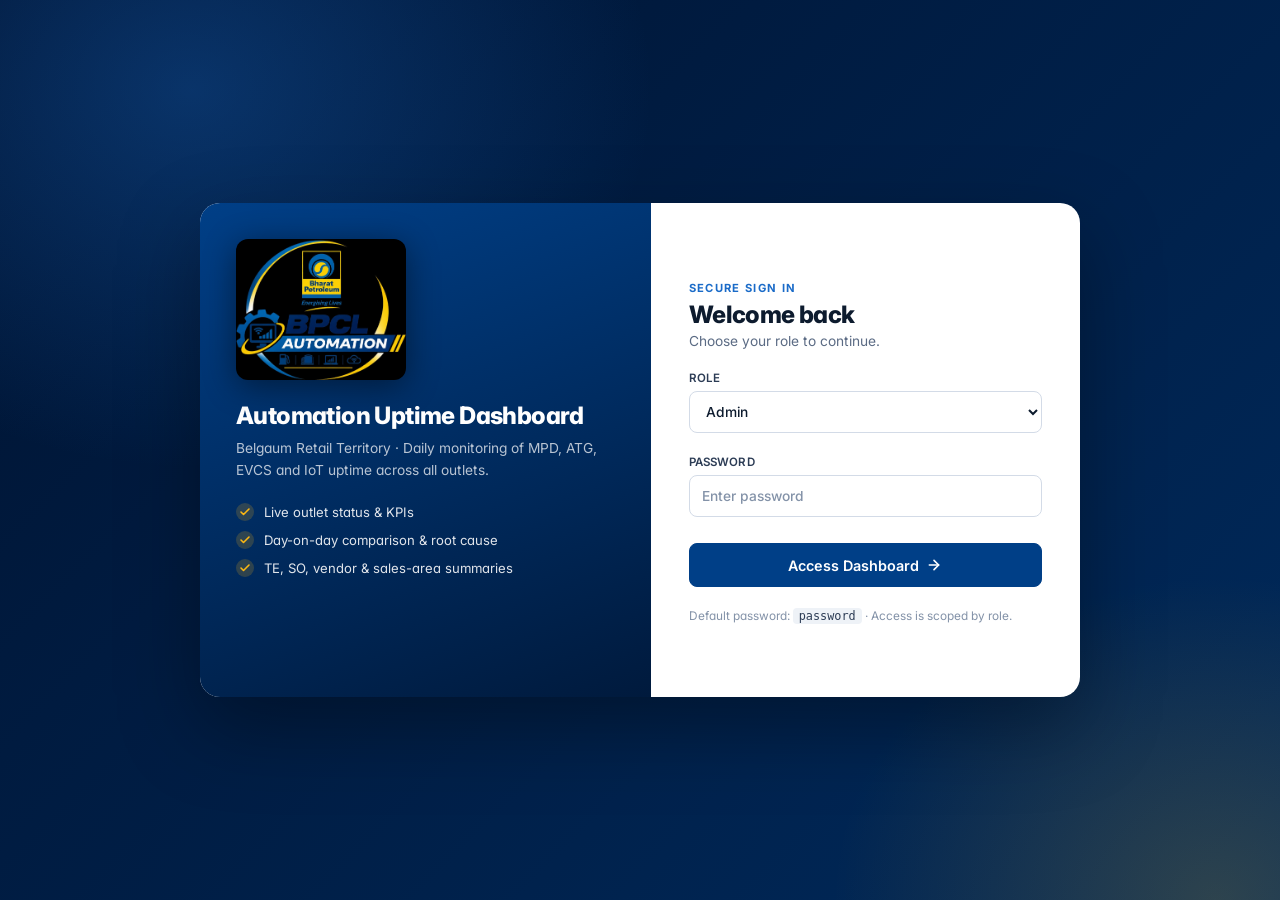
==== commit 26ddf435: "Integrate official BPCL Automation logo into sidebar, mobile top bar, login, favicons, and PWA icons" ====
--- a/index.html
+++ b/index.html
@@ -18,10 +18,12 @@
   <link rel="stylesheet" href="styles.css">
   <link rel="stylesheet" href="ui-refresh.css">
   
-  <!-- PWA Manifest & Icons -->
-  <link rel="manifest" href="manifest.json">
+  <!-- Favicon & PWA Icons with Official BPCL Automation Logo -->
+  <link rel="icon" type="image/x-icon" href="favicon.ico">
+  <link rel="icon" type="image/png" sizes="32x32" href="favicon-32x32.png">
   <link rel="icon" type="image/png" sizes="192x192" href="icon-192.png">
   <link rel="apple-touch-icon" href="apple-touch-icon.png">
+  <link rel="manifest" href="manifest.json">
   <meta name="apple-mobile-web-app-capable" content="yes">
   <meta name="apple-mobile-web-app-status-bar-style" content="black-translucent">
   <meta name="apple-mobile-web-app-title" content="BPCL Uptime">
@@ -33,6 +35,10 @@
   <!-- Sidebar (Left) - Attached Style UI -->
     <!-- Sidebar (Left) - Exact Match to Attached Screenshot -->
   <aside class="sidebar bpcl-categorized-sidebar" id="app-sidebar" aria-label="Main navigation">
+    <!-- Brand Header with Official BPCL Automation Logo -->
+    <div class="sidebar-brand-card">
+      <img src="bpcl_automation_emblem.png" alt="BPCL Automation" class="sidebar-brand-img">
+    </div>
     <div class="sidebar-menu-scroll">
       
       <!-- Category 1: OVERVIEW -->
@@ -139,8 +145,11 @@
         <svg viewBox="0 0 24 24" width="22" height="22" fill="none" stroke="#ffffff" stroke-width="2.2" stroke-linecap="round"><line x1="3" y1="12" x2="21" y2="12"></line><line x1="3" y1="6" x2="21" y2="6"></line><line x1="3" y1="18" x2="21" y2="18"></line></svg>
       </button>
       <div class="mobile-bar-brand">
-        <span class="mobile-brand-title">BPCL Belgaum</span>
-        <span class="mobile-brand-sub">Automation Dashboard</span>
+        <img src="bpcl_automation_emblem.png" alt="BPCL Automation" class="mobile-brand-logo">
+        <div class="mobile-brand-text">
+          <span class="mobile-brand-title">BPCL Belgaum</span>
+          <span class="mobile-brand-sub">Automation Dashboard</span>
+        </div>
       </div>
       <div class="mobile-bar-actions">
         <button class="mobile-action-icon-btn mobile-install-btn" id="btn-mobile-install" title="Install App" style="display: none;">
@@ -1795,7 +1804,7 @@
   <div id="login-overlay" class="modal-overlay login-overlay" style="display: flex;">
     <div class="login-shell">
       <div class="login-brand-panel">
-        <img src="bpcl_logo_card.png" alt="Bharat Petroleum" class="login-logo">
+        <img src="bpcl_automation_emblem.png" alt="BPCL Automation" class="login-logo">
         <div class="login-brand-copy">
           <h2>Automation Uptime Dashboard</h2>
           <p>Belgaum Retail Territory · Daily monitoring of MPD, ATG, EVCS and IoT uptime across all outlets.</p>
--- a/ui-refresh.css
+++ b/ui-refresh.css
@@ -3024,3 +3024,69 @@
     height: 210px !important;
   }
 }
+
+/* ==========================================================================
+   OFFICIAL BPCL AUTOMATION LOGO STYLING
+   ========================================================================== */
+.sidebar-brand-card {
+  padding: 10px 8px 8px 8px !important;
+  display: flex !important;
+  align-items: center !important;
+  justify-content: center !important;
+  background: radial-gradient(circle at center, #011d45 0%, #000f24 100%) !important;
+  border-bottom: 1px solid rgba(230, 190, 66, 0.25) !important;
+  box-shadow: 0 4px 12px rgba(0, 0, 0, 0.25) !important;
+}
+
+.sidebar-brand-img {
+  width: 100% !important;
+  max-width: 148px !important;
+  height: auto !important;
+  max-height: 90px !important;
+  object-fit: contain !important;
+  display: block !important;
+  filter: drop-shadow(0 3px 8px rgba(0, 0, 0, 0.45)) !important;
+  transition: transform 0.2s ease, filter 0.2s ease !important;
+}
+
+.sidebar-brand-img:hover {
+  transform: scale(1.02) !important;
+  filter: drop-shadow(0 4px 12px rgba(230, 190, 66, 0.35)) !important;
+}
+
+/* Mobile Top Bar Brand Layout with Logo */
+.mobile-bar-brand {
+  display: flex !important;
+  align-items: center !important;
+  gap: 8px !important;
+}
+
+.mobile-brand-logo {
+  height: 34px !important;
+  width: auto !important;
+  max-width: 44px !important;
+  object-fit: contain !important;
+  filter: drop-shadow(0 1px 3px rgba(0, 0, 0, 0.5)) !important;
+}
+
+.mobile-brand-text {
+  display: flex !important;
+  flex-direction: column !important;
+  text-align: left !important;
+}
+
+/* Login Modal Logo Enhancement */
+.login-logo {
+  width: 170px !important;
+  max-width: 100% !important;
+  background: transparent !important;
+  border-radius: 12px !important;
+  padding: 0 !important;
+  filter: drop-shadow(0 6px 16px rgba(0, 0, 0, 0.45)) !important;
+}
+
+/* PWA App Icon Wrapper */
+.pwa-app-icon-wrapper {
+  background: #000000 !important;
+  border-color: rgba(230, 190, 66, 0.35) !important;
+}
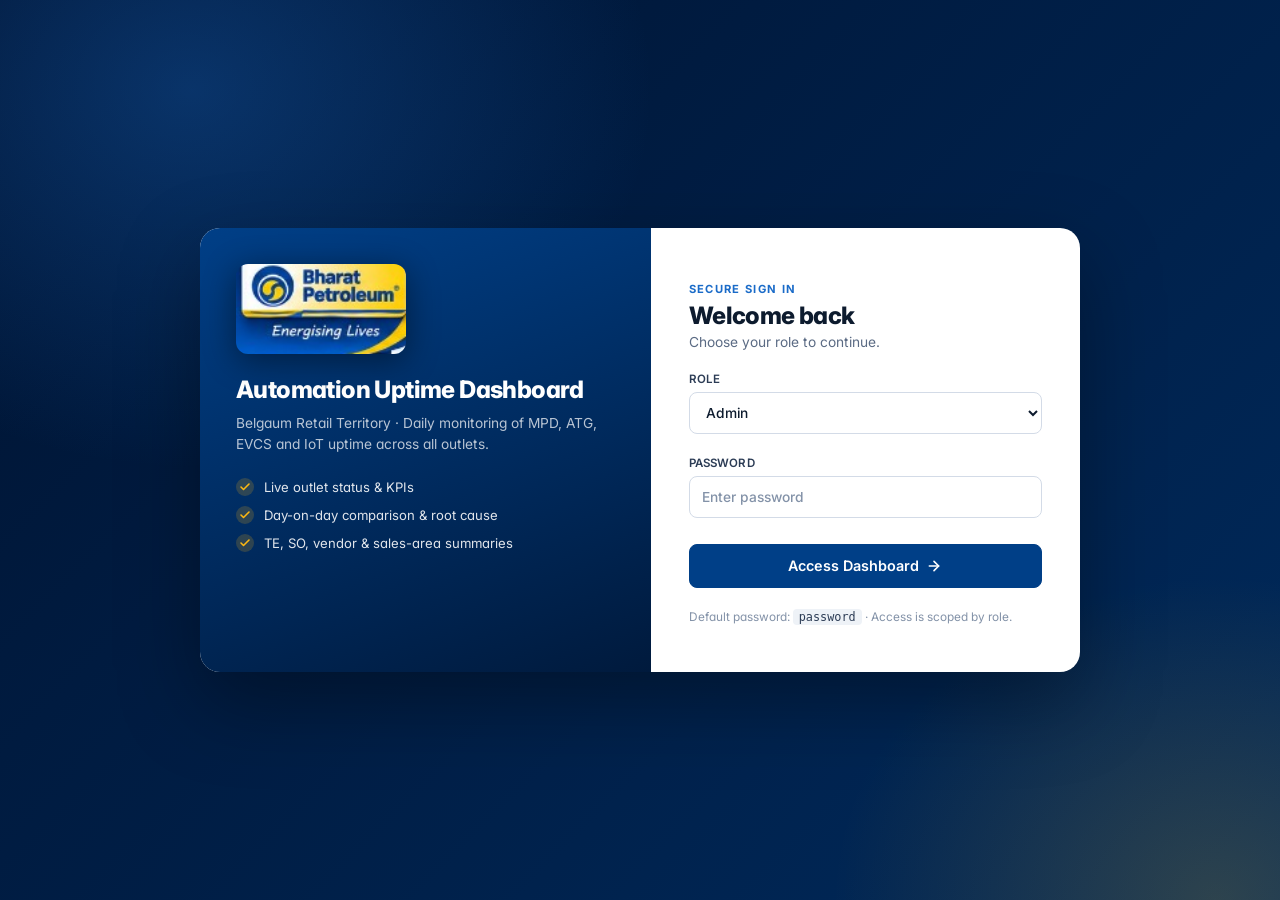
==== commit c3d792b8: "Remove logo from sidebar and mobile top bar; reserve exclusively for PWA installation" ====
--- a/index.html
+++ b/index.html
@@ -35,10 +35,6 @@
   <!-- Sidebar (Left) - Attached Style UI -->
     <!-- Sidebar (Left) - Exact Match to Attached Screenshot -->
   <aside class="sidebar bpcl-categorized-sidebar" id="app-sidebar" aria-label="Main navigation">
-    <!-- Brand Header with Official BPCL Automation Logo -->
-    <div class="sidebar-brand-card">
-      <img src="bpcl_automation_emblem.png" alt="BPCL Automation" class="sidebar-brand-img">
-    </div>
     <div class="sidebar-menu-scroll">
       
       <!-- Category 1: OVERVIEW -->
@@ -145,11 +141,8 @@
         <svg viewBox="0 0 24 24" width="22" height="22" fill="none" stroke="#ffffff" stroke-width="2.2" stroke-linecap="round"><line x1="3" y1="12" x2="21" y2="12"></line><line x1="3" y1="6" x2="21" y2="6"></line><line x1="3" y1="18" x2="21" y2="18"></line></svg>
       </button>
       <div class="mobile-bar-brand">
-        <img src="bpcl_automation_emblem.png" alt="BPCL Automation" class="mobile-brand-logo">
-        <div class="mobile-brand-text">
-          <span class="mobile-brand-title">BPCL Belgaum</span>
-          <span class="mobile-brand-sub">Automation Dashboard</span>
-        </div>
+        <span class="mobile-brand-title">BPCL Belgaum</span>
+        <span class="mobile-brand-sub">Automation Dashboard</span>
       </div>
       <div class="mobile-bar-actions">
         <button class="mobile-action-icon-btn mobile-install-btn" id="btn-mobile-install" title="Install App" style="display: none;">
@@ -1804,7 +1797,7 @@
   <div id="login-overlay" class="modal-overlay login-overlay" style="display: flex;">
     <div class="login-shell">
       <div class="login-brand-panel">
-        <img src="bpcl_automation_emblem.png" alt="BPCL Automation" class="login-logo">
+        <img src="bpcl_logo_card.png" alt="Bharat Petroleum" class="login-logo">
         <div class="login-brand-copy">
           <h2>Automation Uptime Dashboard</h2>
           <p>Belgaum Retail Territory · Daily monitoring of MPD, ATG, EVCS and IoT uptime across all outlets.</p>
